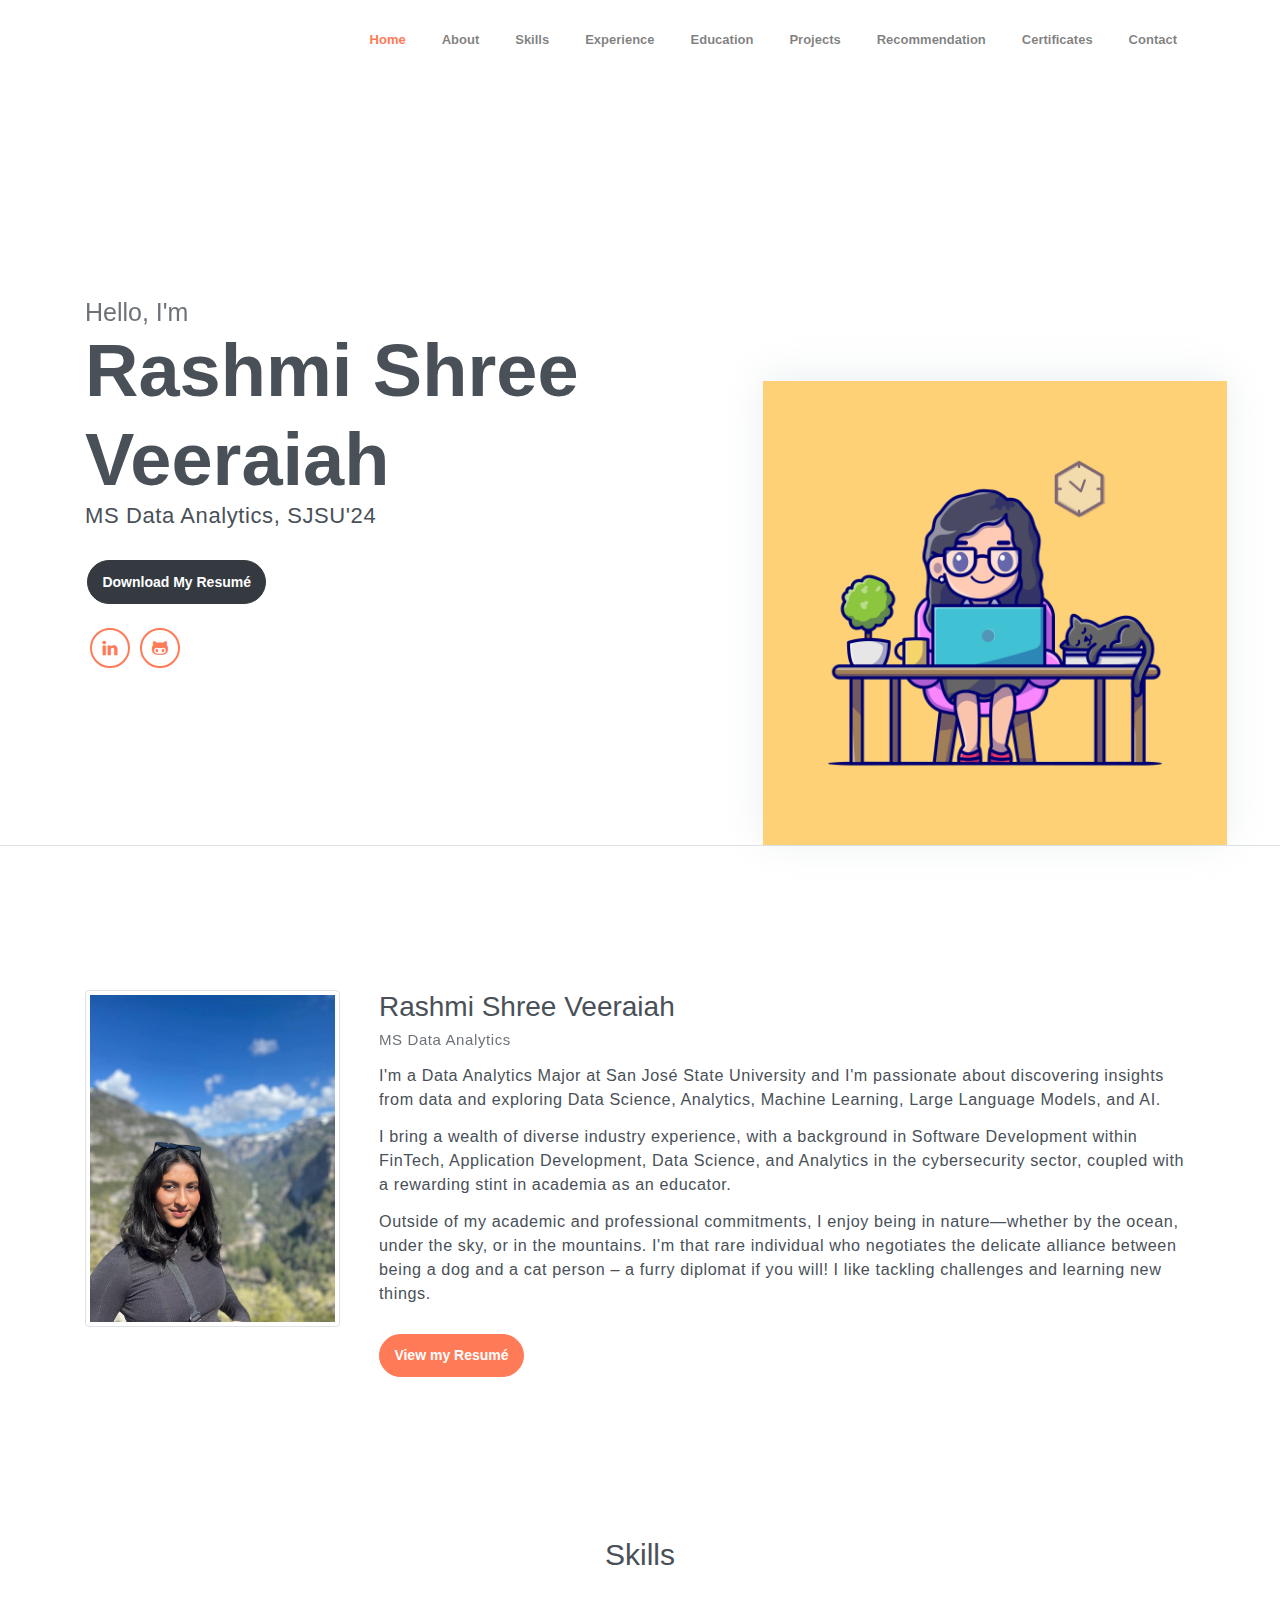
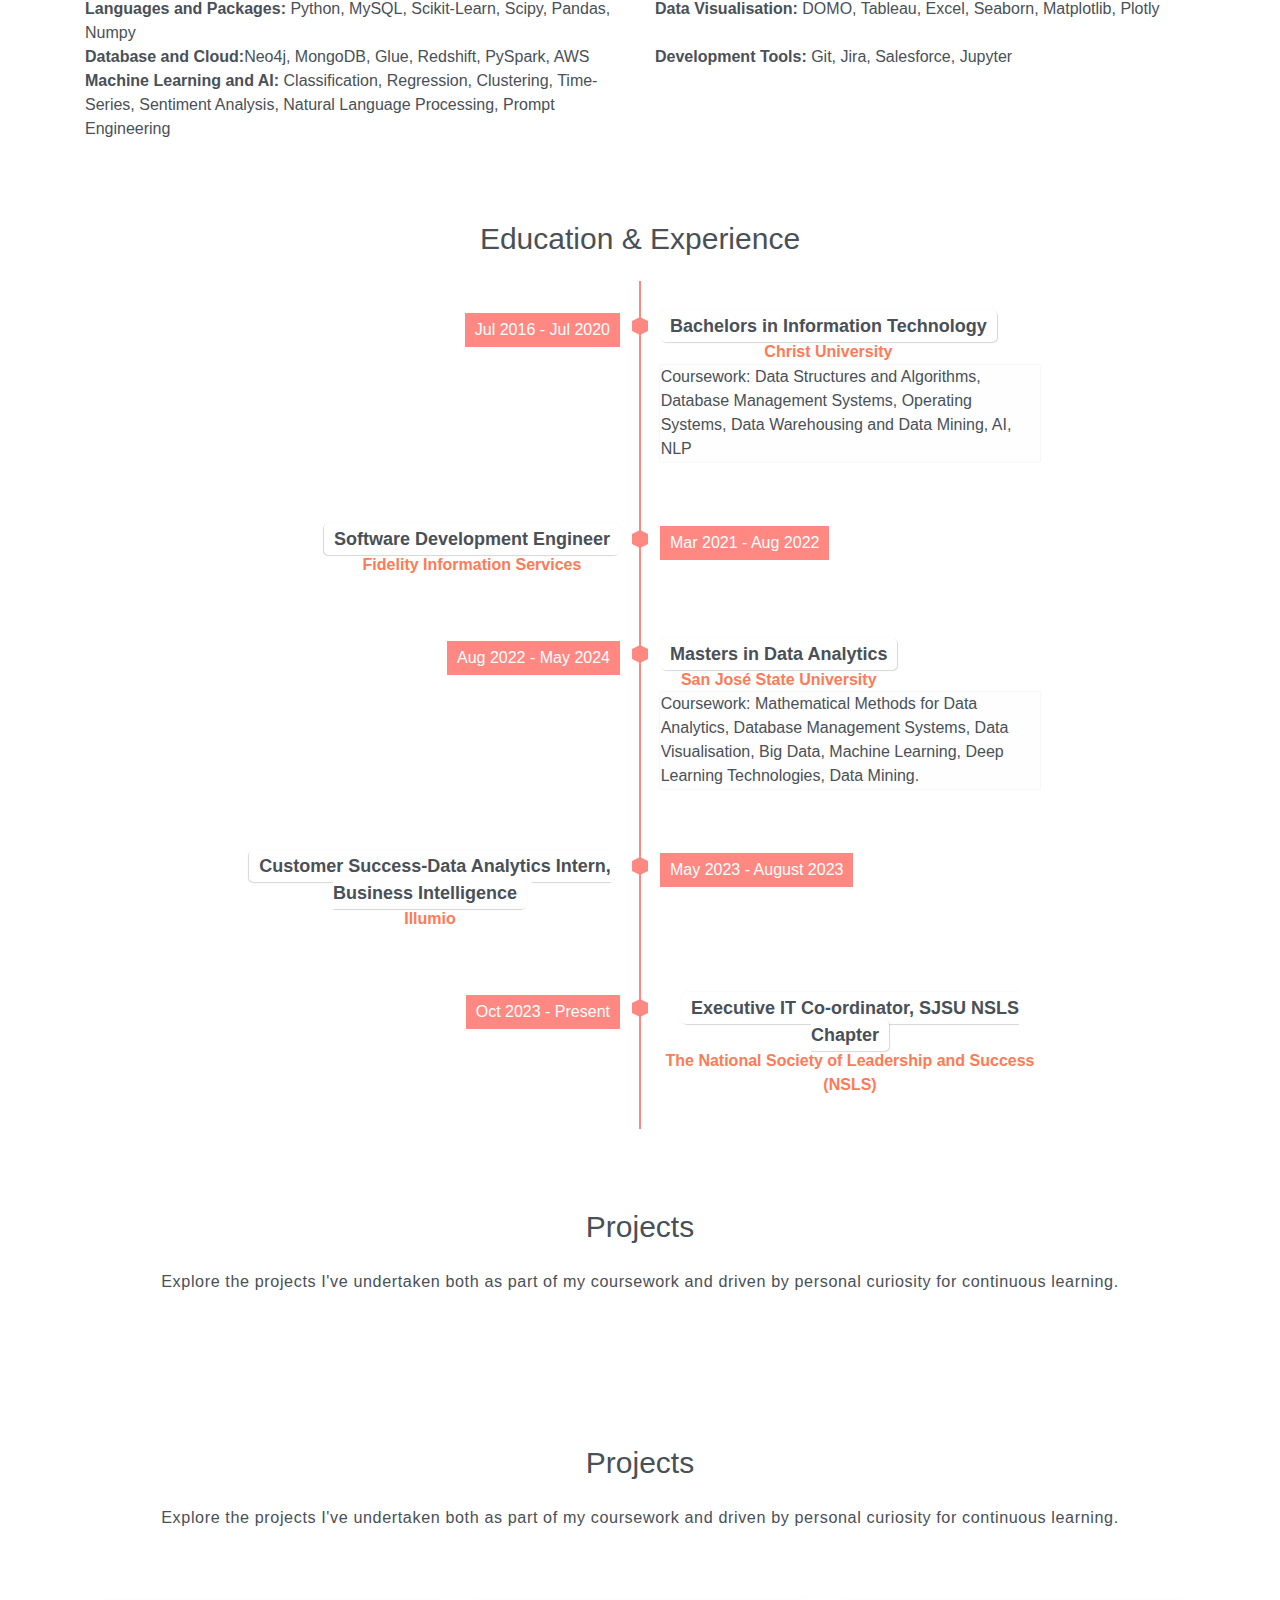
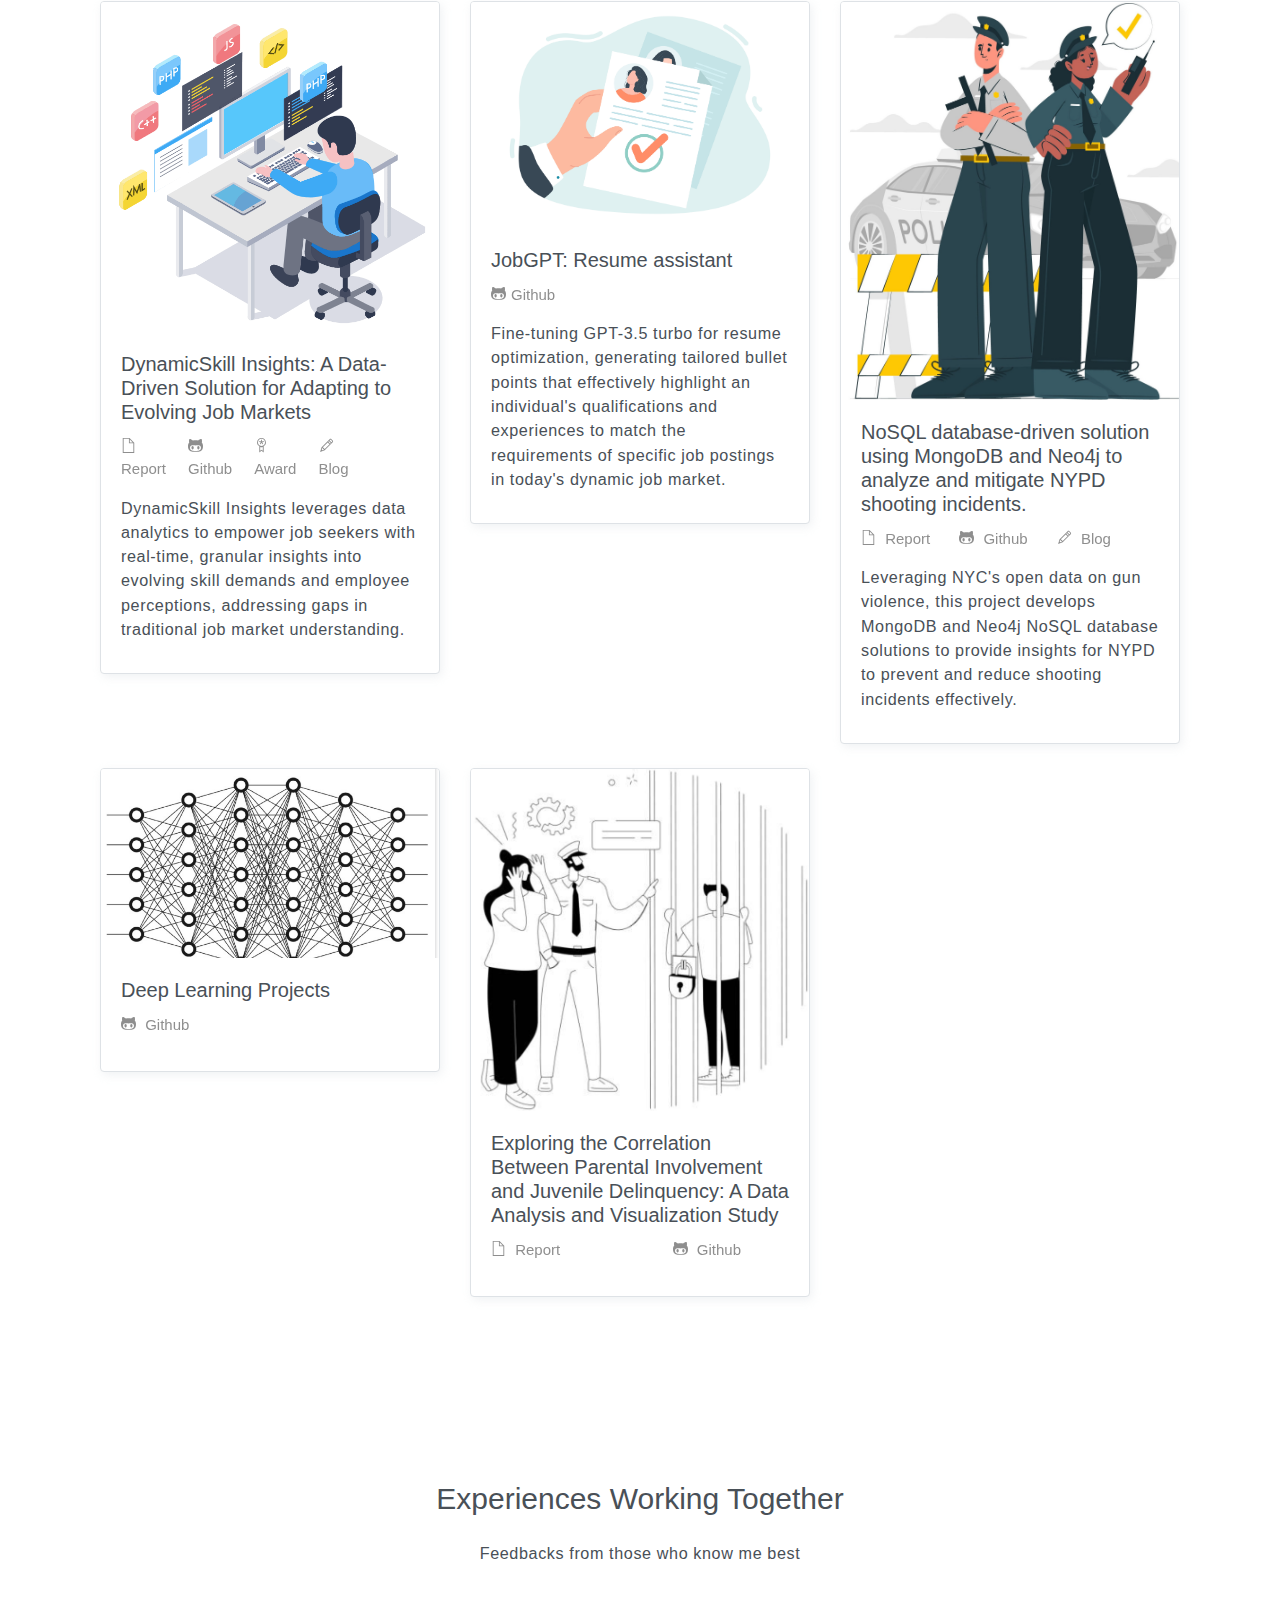
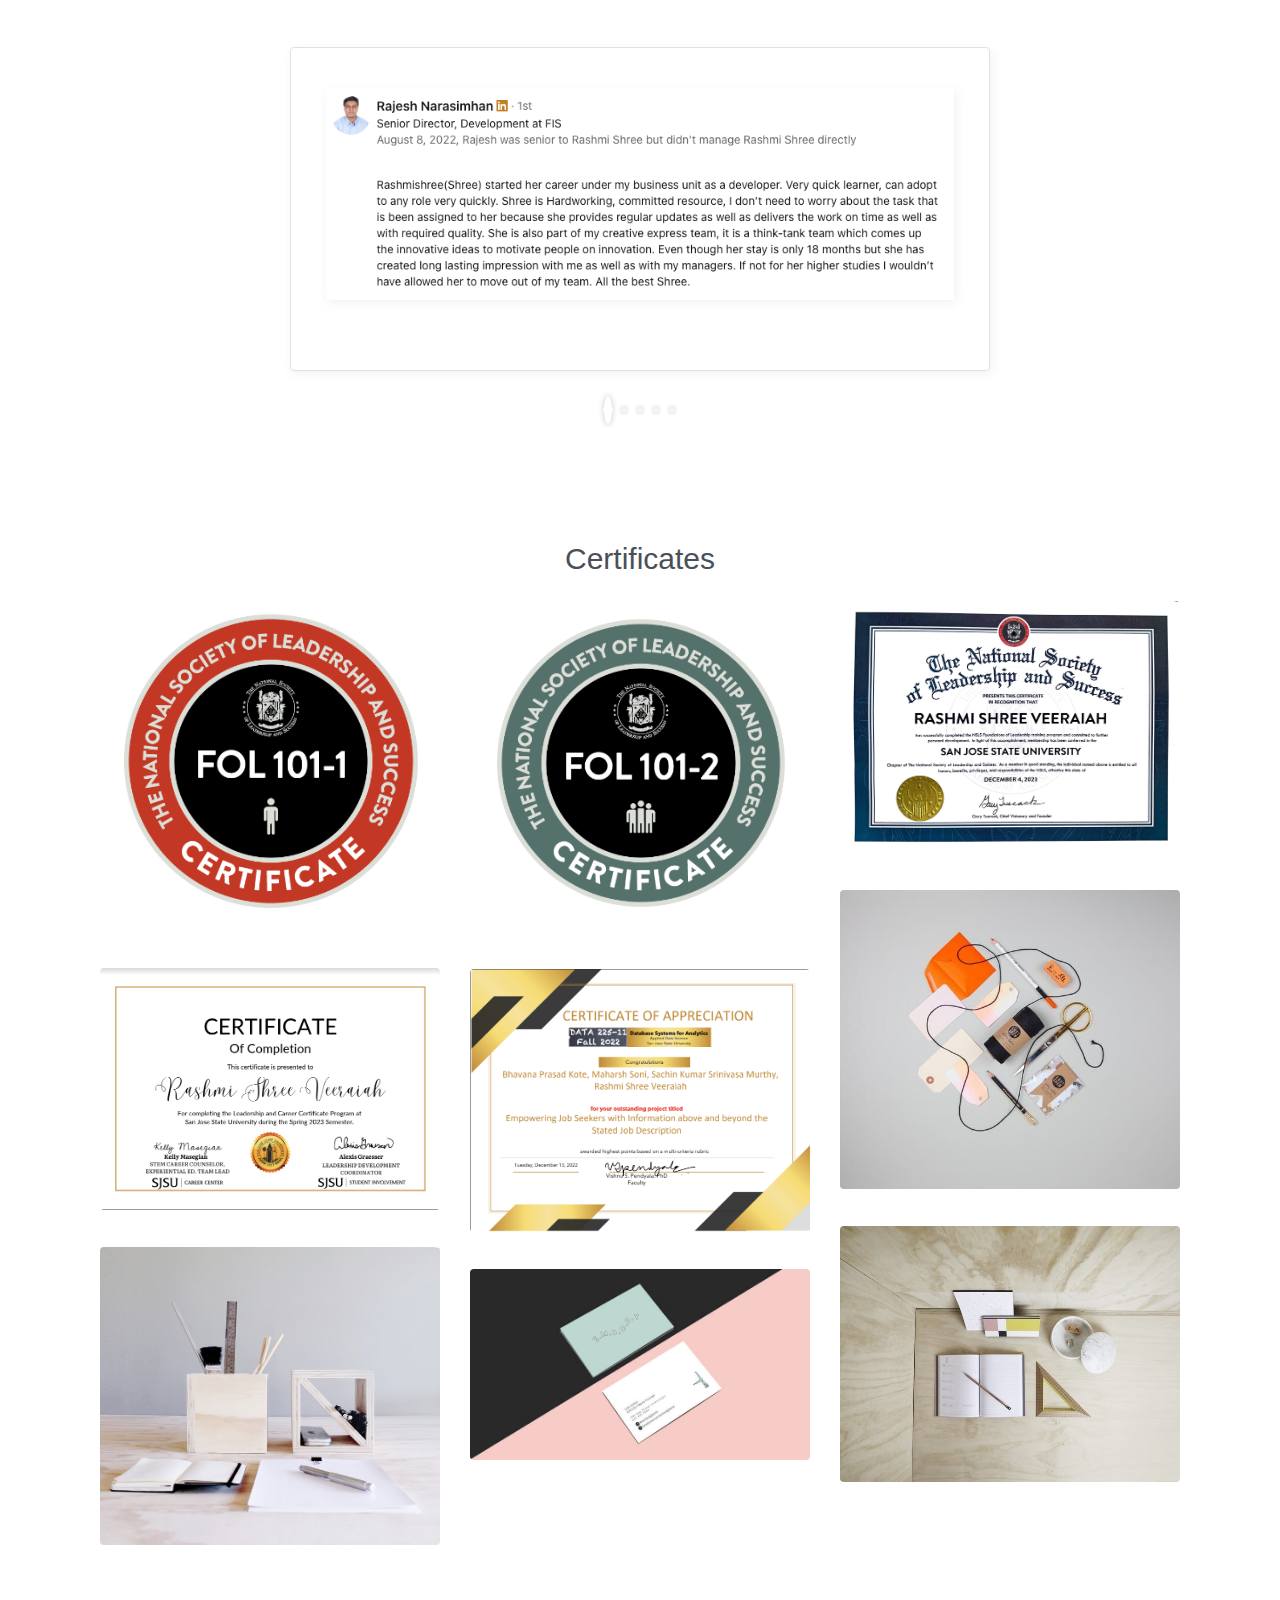
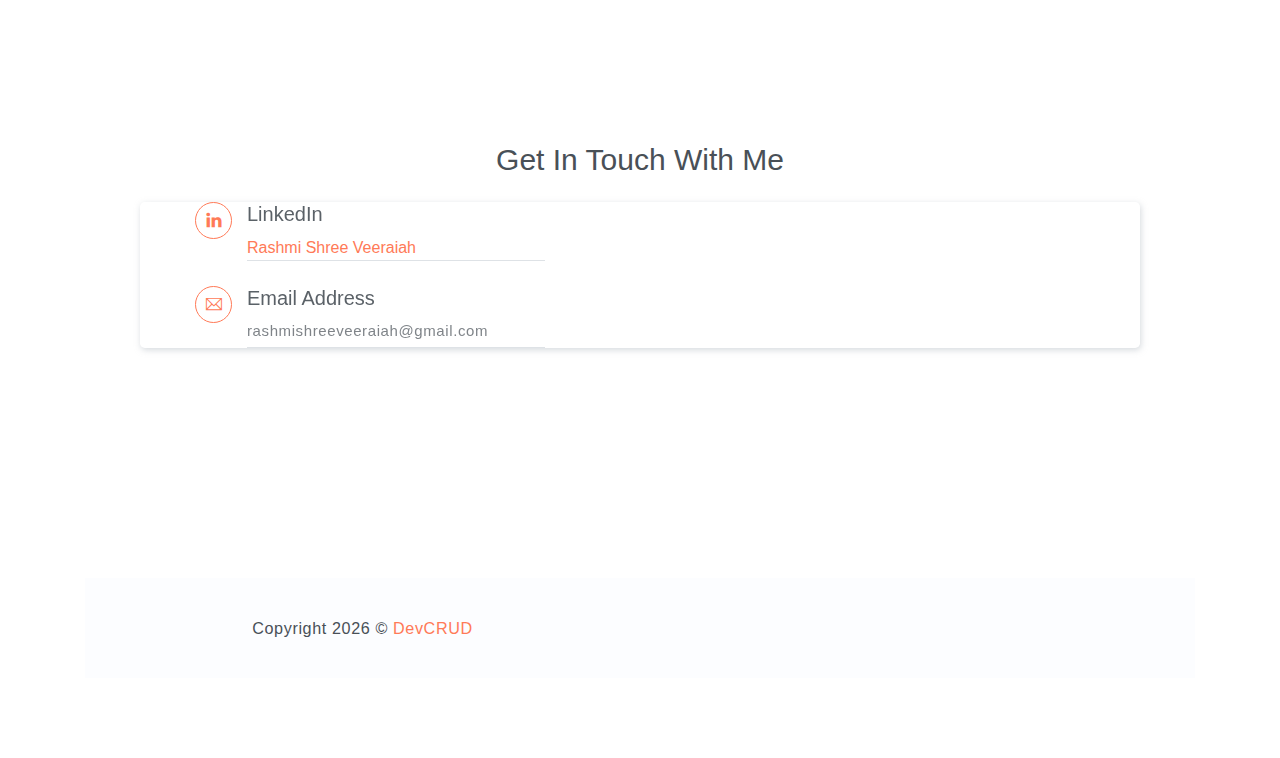
==== index.html @ f6e0a60f "Update index.html" ====
<!DOCTYPE html>
<html lang="en">
<head>
	<meta charset="utf-8">
    <meta name="viewport" content="width=device-width, initial-scale=1, shrink-to-fit=no">
    <meta name="description" content="Rashmi's Portfolio">
    <meta name="author" content="Devcrud">
    <title>Rashmi's Portfolio</title>
    <!-- font icons -->
    <link rel="stylesheet" href="assets/vendors/themify-icons/css/themify-icons.css">
    <!-- Bootstrap + Steller main styles -->
	<link rel="stylesheet" href="assets/css/steller.css">
</head>
<body data-spy="scroll" data-target=".navbar" data-offset="40" id="home">

    <!-- Page navigation -->
    <nav class="navbar navbar-expand-lg navbar-light fixed-top" data-spy="affix" data-offset-top="0">
        <div class="container">
            <div class="collapse navbar-collapse" id="navbarSupportedContent">
                <ul class="navbar-nav ml-auto align-items-center">
                    <li class="nav-item">
                        <a class="nav-link" href="#home">Home</a>
                    </li>
                    <li class="nav-item">
                        <a class="nav-link" href="#about">About</a>
                    </li>
                    <li class="nav-item">
                        <a class="nav-link" href="#skills">Skills</a>
                    </li>
                    <li class="nav-item">
                        <a class="nav-link" href="#timeline">Experience</a>
                    </li>
                    <li class="nav-item">
                        <a class="nav-link" href="#timeline">Education</a>
                    </li>    
                    <li class="nav-item">
                        <a class="nav-link" href="#projects">Projects</a>
                    </li>               
                    <li class="nav-item">
                        <a class="nav-link" href="#testmonial">Recommendation</a>
                    </li>
                    <li class="nav-item">
                        <a class="nav-link" href="#certificates">Certificates</a>
                    </li>
                    <li class="nav-item">
                        <a class="nav-link" href="#contact">Contact</a>
                    </li>
                    <!-- <li class="nav-item">
                        <a class="- btn btn-primary rounded ml-4" href="components.html">Copmonents</a>
                    </li> -->
                </ul>
            </div>
        </div>          
    </nav>
    <!-- End of page navigation -->

    <!-- Page Header -->
    <header class="header" id="home">
        <div class="container">
            <div class="infos">
                <h6 class="subtitle">Hello, I'm</h6>
                <h6 class="title">Rashmi Shree Veeraiah</h6>
                <p>MS Data Analytics, SJSU'24</p>

                <div class="buttons pt-3">
                    <!-- <button class="btn btn-primary rounded">HIRE ME</button> -->
                    <button class="btn btn-dark rounded" onclick="openResume()">Download My Resumé</button>
                </div>      

                <div class="socials mt-4">
                    <a class="social-item" href="https://www.linkedin.com/in/rashmishreev/" target="_blank"><i class="ti-linkedin"></i></a>
                    <!-- <a class="social-item" href="https://medium.com/@rashmishree.veeraiah" target="_blank"><i class="ti-medium"></i></a> -->
                    <a class="social-item" href="https://github.com/rashmishreev" target="_blank"><i class="ti-github"></i></a>
                    <!-- <a class="social-item" href="javascript:void(0)"><i class="ti-twitter"></i></a> -->
                </div>
            </div>              
            <div class="img-holder">
                <img src="assets/imgs/work.jpeg" alt="">
            </div>      
        </div>  

        <!-- Header-widget -->
        <!-- <div class="widget">
            <div class="widget-item">
                <h2>124</h2>
                <p>Happy Clients</p>
            </div>
            <div class="widget-item">
                <h2>456</h2>
                <p>Project Completed</p>
            </div>
            <div class="widget-item">
                <h2>789</h2>
                <p>Awards Won</p>
            </div>
        </div> -->
    </header>
    <!-- End of Page Header -->
    
    <!-- About section -->
    <section id="about" class="section mt-3">
        <div class="container mt-5">
            <div class="row text-center text-md-left">
                <div class="col-md-3">
                    <img src="assets/imgs/io.jpeg" alt="" class="img-thumbnail mb-4">
                </div>
                <div class="pl-md-4 col-md-9">
                    <h6 class="title">Rashmi Shree Veeraiah</h6>
                    <p class="subtitle">MS Data Analytics</p>
                    <p>I'm a Data Analytics Major at San José State University and I'm passionate about discovering insights from data and exploring Data Science, Analytics, Machine Learning, Large Language Models, and AI. </p>
                    <p>I bring a wealth of diverse industry experience, with a background in Software Development within FinTech, Application Development, Data Science, and Analytics in the cybersecurity sector, coupled with a rewarding stint in academia as an educator.</p>
                    <p>Outside of my academic and professional commitments, I enjoy being in nature—whether by the ocean, under the sky, or in the mountains. I'm that rare individual who negotiates the delicate alliance between being a dog and a cat person – a furry diplomat if you will! I like tackling challenges and learning new things.</p>
                    <button class="btn btn-primary rounded mt-3" onclick="openResume()">View my Resumé</button>                   
                </div>
            </div>
        </div>
    </section>

    <!-- Skills section -->
    <section id="skills" class="section">
        <div class="container text-center">
            <h6 class="section-title mb-4">Skills</h6>
            <!-- <p class="mb-5 pb-4">Lorem ipsum dolor sit amet, consectetur adipisicing elit. In alias dignissimos. <br> rerum commodi corrupti, temporibus non quam.</p> -->
            <div class="row text-left">
                <div class="col-sm-6">
                    <b>Languages and Packages:</b> Python, MySQL, Scikit-Learn, Scipy, Pandas, Numpy
                </div>
                <div class="col-sm-6">
                    <b>Data Visualisation:</b> DOMO, Tableau, Excel, Seaborn, Matplotlib, Plotly
                </div>
                <div class="col-sm-6">
                    <b>Database and Cloud:</b>Neo4j, MongoDB, Glue, Redshift, PySpark, AWS
                </div>
                <div class="col-sm-6">
                    <b>Development Tools:</b> Git, Jira, Salesforce, Jupyter
                </div>
                <div class="col-sm-6">
                    <b>Machine Learning and AI:</b> Classification, Regression, Clustering, Time-Series, Sentiment Analysis, Natural Language Processing, Prompt Engineering
                </div>
            </div>  
        </div>
    </section>
    <!-- End of Skills sections -->

    <section id="timeline">
        <div class="container text-center"><h6 class="section-title mb-4">Education & Experience</h6></div>
        <ul class="timeline">
            <!-- Item 1 -->
            <li>
            <div class="direction-l"><span class="time">Jul 2016 - Jul 2020</span></div>
              <div class="direction-r">
                <div class="flag-wrapper">
                  <span class="hexa"></span>
                  <span class="flag">Bachelors in Information Technology</span>
                  <div style="font-weight: bold;"><a href="https://christuniversity.in/campus/Bangalore%20Kengeri%20Campus" target="_blank">Christ University</a>
                </div>
                </div>
                <div class="desc"> 
                   <!--  <ul>  -->
                       <!--  <li> -->Coursework: Data Structures and Algorithms, Database Management Systems, Operating Systems, Data Warehousing and Data Mining, AI, NLP <!-- </li> -->
                       <!-- li> Internships </li>
                       <li> Publication:  </li> -->
                    <!-- </ul> -->
              </div>
            </li>
          
            <!-- Item 2 -->
            <li>
            <div class="direction-r"><span class="time">Mar 2021 - Aug 2022</span></div>
              <div class="direction-l">
                <div class="flag-wrapper">
                  <span class="hexa"></span>
                  <span class="flag">Software Development Engineer</span>
                  <div style="font-weight: bold;"><a href="https://www.fisglobal.com/en" target="_blank">Fidelity Information Services</a></div>
                </div>
                <!-- <div class="desc">Lorem ipsum In ut sit in dolor nisi ex magna eu anim anim tempor dolore aliquip enim cupidatat laborum dolore.</div> -->
              </div>
            </li>
          
            <!-- Item 3 -->
            <li>
            <div class="direction-l"><span class="time">Aug 2022 - May 2024</span></div>
              <div class="direction-r">
                <div class="flag-wrapper">
                  <span class="hexa"></span>
                  <span class="flag">Masters in Data Analytics</span>
                  <div style="font-weight: bold;"><a href="https://www.sjsu.edu/" target="_blank">San José State University</a></div>
                </div>
                <div class="desc">Coursework: Mathematical Methods for Data Analytics, Database Management Systems, Data Visualisation, Big Data, Machine Learning, Deep Learning Technologies, Data Mining.</div>
              </div>
            </li>

            <!-- Item 4 -->
            <li>
            <div class="direction-r"><span class="time">May 2023 - August 2023</span></div>
                <div class="direction-l">
                  <div class="flag-wrapper">
                    <span class="hexa"></span>
                    <span class="flag">Customer Success-Data Analytics Intern, Business Intelligence</span>
                    <div style="font-weight: bold;"><a href="https://www.illumio.com/" target="_blank">Illumio</a></div>
                  </div>
<!--                   <div class="desc">Lorem ipsum Minim labore Ut cupidatat quis qui deserunt proident fugiat pariatur cillum cupidatat reprehenderit sit id dolor consectetur ut.</div>
 -->                </div>
              </li>

              <!-- Item 5 -->
            <li>
                <div class="direction-l"><span class="time">Oct 2023 - Present</span></div>
                  <div class="direction-r">
                    <div class="flag-wrapper">
                      <span class="hexa"></span>
                      <span class="flag">Executive IT Co-ordinator, SJSU NSLS Chapter</span>
                      <div style="font-weight: bold;"><a href="https://www.nsls.org/" target="_blank">The National Society of Leadership and Success (NSLS)</a></div>
                    </div>
<!--                     <div class="desc">Coursework: Mathematical Methods for Data Analytics, Database Management Systems, Data Visualisation, Big Data, Machine Learning, Deep Learning Technologies, Data Mining.</div>
 -->                  </div>
                </li>

          </ul>
        </section>
    

    <!-- Experience section -->
    <!-- <section id="experience" class="section">
        <div class="container text-center">
            <h6 class="subtitle">Experience</h6>
            <h6 class="section-title mb-4">My Professional Background</h6>
            <p class="mb-5 pb-4">Lorem ipsum dolor sit amet, consectetur adipisicing elit. In alias dignissimos. <br> rerum commodi corrupti, temporibus non quam.</p>

            <div class="row">
                <div class="col-sm-6 col-md-3 mb-4">
                    <div class="custom-card card border">
                        <div class="card-body">
                            <i class="icon ti-crown"></i>
                            <h5>UI/UX Design</h5>
                        </div>
                    </div>
                </div>
                <div class="col-sm-6 col-md-3 mb-4">
                    <div class="custom-card card border">
                        <div class="card-body">
                            <i class="icon ti-desktop"></i>
                            <h5>Web Design</h5>
                        </div>
                    </div>
                </div>
                <div class="col-sm-6 col-md-3 mb-4">
                    <div class="custom-card card border">
                        <div class="card-body">
                            <i class="icon ti-mobile"></i>
                            <h5>App Design</h5>
                        </div>
                    </div>
                </div>
                <div class="col-sm-6 col-md-3 mb-4">
                    <div class="custom-card card border">
                        <div class="card-body">
                            <i class="icon ti-bar-chart"></i>
                            <h5>SEO</h5>
                        </div>
                    </div>
                </div>
            </div>
        </div>
    </section> -->
    <!-- End of Sectoin -->

    <!-- Education section -->
    <!-- <section id="education" class="section">
        <div class="container text-center">
            <h6 class="section-title mb-4">Education</h6>

            <div class="row">
                <div class="col-sm-6 col-md-3 mb-4">
                    <div class="custom-card card border">
                        <div class="card-body">
                            <img src="assets/imgs/sjsu.jpeg" alt="" class="card-img-top w-100">
                            <h5>San José State University</h5>
                        </div>
                    </div>
                </div>
                <div class="col-sm-6 col-md-3 mb-4">
                    <div class="custom-card card border">
                        <div class="card-body">
                            <img src="assets/imgs/christ.jpeg" alt="" class="card-img-top w-100">
                            <h5>Christ (Deemed to be) University</h5>
                        </div>
                    </div>
                </div>
        </div>
    </section> -->
    <!-- End of Section -->

    <!-- Courses Section -->
    <section id="projects" class="section">
        <div class="container text-center">
            <!-- <h6 class="subtitle">My Blogs</h6> -->
            <h6 class="section-title mb-4">Projects</h6>
            <p class="mb-5 pb-4">Explore the projects I've undertaken both as part of my coursework and driven by personal curiosity for continuous learning.</p>


    
    <!-- Project Section -->
    <section id="projects" class="section">
        <div class="container text-center">
            <!-- <h6 class="subtitle">My Blogs</h6> -->
            <h6 class="section-title mb-4">Projects</h6>
            <p class="mb-5 pb-4">Explore the projects I've undertaken both as part of my coursework and driven by personal curiosity for continuous learning.</p>

            <div class="row text-left">
                <div class="col-md-4">
                    <div class="card border mb-4">
                        <img src="assets/imgs/dbms.png" alt="" class="card-img-top w-100">
                        <div class="card-body">
                            <h5 class="card-title">DynamicSkill Insights: A Data-Driven Solution for Adapting to Evolving Job Markets</h5>
                            <div class="post-details">
                                <!-- <a href="javascript:void(0)">Posted By: Admin</a> -->
                                <a href="https://drive.google.com/file/d/1Qv6vIYWyxqEHQvFobr5tFyE1V9TzTRRa/view?usp=drive_link" target="_blank"><i class="ti-file"></i> Report </a>
                                <a href="https://github.com/rashmishreev/Empowering-job-seekers-with-information-beyond-the-job-description" target="_blank"><i class="ti-github"></i> Github </a>
                                <a href="https://drive.google.com/file/d/1o9srs-N52hqlmQUzC_1oEgcD46sIyzYE/view?usp=drive_link" target="_blank"><i class="ti-medall"></i> Award</a>
                                <a href="https://medium.com/@rashmishree.veeraiah/empowering-job-seekers-in-the-market-with-information-above-and-beyond-the-stated-job-description-d0f98c753a4f" target="_blank"><i class="ti-pencil"></i> Blog</a>
                            </div>
                            <p>DynamicSkill Insights leverages data analytics to empower job seekers with real-time, granular insights into evolving skill demands and employee perceptions, addressing gaps in traditional job market understanding.</p>
                        </div>
                    </div>
                </div>
                <div class="col-md-4">
                    <div class="card border mb-4">
                        <img src="assets/imgs/jobgpt.jpeg" alt="" class="card-img-top w-100">
                        <div class="card-body">
                            <h5 class="card-title">JobGPT: Resume assistant</h5>
                            <div class="post-details">
                                <!-- <a href="javascript:void(0)"><i class="ti-file"></i> 456</a> -->
                                <a href="https://github.com/rashmishreev/jobgpt-resume-assistant" target="_blank"><i class="ti-github"></i>Github</a>
                            </div>
                            <p>Fine-tuning GPT-3.5 turbo for resume optimization, generating tailored bullet points that effectively highlight an individual's qualifications and experiences to match the requirements of specific job postings in today's dynamic job market.</p>
                        </div>
                    </div>
                </div>
                <div class="col-md-4">
                    <div class="card border mb-4">
                        <img src="assets/imgs/nypd.jpeg" alt="" class="card-img-top w-100">
                        <div class="card-body">
                            <h5 class="card-title">NoSQL database-driven solution using MongoDB and Neo4j to analyze and mitigate NYPD shooting incidents.</h5>
                            <div class="post-details">
                                <a href="https://drive.google.com/file/d/1zlGtKIMrr6F7PJaxdQJZynqmA1yPggq-/view?usp=drive_link" target="_blank"><i class="ti-file"></i> Report</a>
                                <a href="https://github.com/rashmishreev/NoSQL-Approach-Using-MongoDB-and-Neo4j-on-NYPD-Shooting-Data" target="_blank"><i class="ti-github"></i> Github</a>
                                <a href="https://medium.com/@sachinsm2022/accelerating-data-analytics-with-nosql-database-solutions-mongodb-and-neo4j-aa7f358d540" target="_blank"><i class="ti-pencil"></i> Blog</a>
                            </div>
                            <p>Leveraging NYC's open data on gun violence, this project develops MongoDB and Neo4j NoSQL database solutions to provide insights for NYPD to prevent and reduce shooting incidents effectively.</p>
                            <!-- <a href="javascript:void(0)">Read More..</a> -->
                        </div>
                    </div>
                </div>
                <div class="col-md-4">
                    <div class="card border mb-4">
                        <img src="assets/imgs/deep.png" alt="" class="card-img-top w-100">
                        <div class="card-body">
                            <h5 class="card-title">Deep Learning Projects</h5>
                            <div class="post-details">
                                <a href="https://github.com/rashmishreev/Deep-Learning" target="_blank"><i class="ti-github"></i> Github</a>
                            </div>
                            <p> </p>
                        </div>
                    </div>
                </div>
                <div class="col-md-4">
                    <div class="card border mb-4">
                        <img src="assets/imgs/juvenile.png" alt="" class="card-img-top w-100">
                        <div class="card-body">
                            <h5 class="card-title">Exploring the Correlation Between Parental Involvement and Juvenile Delinquency: A Data Analysis and Visualization Study</h5>
                            <div class="post-details">
                                <a href="https://drive.google.com/file/d/1_Q98gG2-Psz98ns-VnGDGLeg7mczDoUt/view?usp=drive_link" target="_blank"><i class="ti-file"></i> Report</a>
                                <a href="https://github.com/rashmishreev/Juvenile-Delinquency-Data-Analysis-and-Visualization" target="_blank"><i class="ti-github"></i> Github</a>
                            </div>
                            <p></p>
                        </div>
                    </div>
                </div>
            </div>
        </div>
    </section>
    <!--End of Project Section -->

    <!-- Testmonial Section -->
    <section id="testmonial" class="section">
        <div class="container text-center">
            <h6 class="section-title mb-4">Experiences Working Together</h6>
            <p class="mb-5 pb-4">Feedbacks from those who know me best</p>


            <div id="carouselExampleIndicators" class="carousel slide" data-ride="carousel">
                <ol class="carousel-indicators">
                    <li data-target="#carouselExampleIndicators" data-slide-to="0" class="active"></li>
                    <li data-target="#carouselExampleIndicators" data-slide-to="1"></li>
                    <li data-target="#carouselExampleIndicators" data-slide-to="2"></li>
                    <li data-target="#carouselExampleIndicators" data-slide-to="3"></li>
                    <li data-target="#carouselExampleIndicators" data-slide-to="4"></li>
                </ol>
                <div class="carousel-inner">
                    <div class="carousel-item active">
                        <div class="card testmonial-card border">
                            <div class="card-body">
                                <img src="assets/imgs/1.png" alt="" style="width: 100%; height: auto;">
                                <!-- <p>Lorem ipsum dolor sit amet, consectetur adipisicing elit. Magnam nostrum voluptates in enim vel amet?</p>
                                <h1 class="title">Emma Re</h1>
                                <h1 class="subtitle">Graphic Designer</h1> -->
                            </div>
                        </div>
                    </div>
                    <div class="carousel-item">
                        <div class="card testmonial-card border">
                            <div class="card-body">
                                <img src="assets/imgs/2.png" alt="" style="width: 100%; height: auto;">
                                <!-- <p>Lorem ipsum dolor sit amet, consectetur adipisicing elit. Magnam nostrum voluptates in enim vel amet?</p>
                                <h1 class="title">James Bert</h1>
                                <h1 class="subtitle">Web Designer</h1> -->
                            </div>
                        </div>
                    </div>
                    <div class="carousel-item">
                        <div class="card testmonial-card border">
                            <div class="card-body">
                                <img src="assets/imgs/3.png" alt="" style="width: 100%; height: auto;">
                                <!-- <p>Lorem ipsum dolor sit amet, consectetur adipisicing elit. Magnam nostrum voluptates in enim vel amet?</p>
                                <h1 class="title">Michael Abra</h1>
                                <h1 class="subtitle">Web Developer</h1> -->
                            </div>
                        </div>
                    </div>
                    <div class="carousel-item">
                        <div class="card testmonial-card border">
                            <div class="card-body">
                                <img src="assets/imgs/J4.png" alt="" style="width: 100%; height: auto;">
                                <!-- <p>Lorem ipsum dolor sit amet, consectetur adipisicing elit. Magnam nostrum voluptates in enim vel amet?</p>
                                <h1 class="title">James Bert</h1>
                                <h1 class="subtitle">Web Designer</h1> -->
                            </div>
                        </div>
                    </div>
                    <div class="carousel-item">
                        <div class="card testmonial-card border">
                            <div class="card-body">
                                <img src="assets/imgs/L5.png" alt="" style="width: 100%; height: auto;">
                                <!-- <p>Lorem ipsum dolor sit amet, consectetur adipisicing elit. Magnam nostrum voluptates in enim vel amet?</p>
                                <h1 class="title">James Bert</h1>
                                <h1 class="subtitle">Web Designer</h1> -->
                            </div>
                        </div>
                    </div>
                </div>
            </div>
        </div>
    </section>
    <!-- End of testmonial section -->


    <!-- Certificates -->
    <section id="certificates" class="section">
        <div class="container text-center">
            <!-- <h6 class="subtitle">Portfolio</h6> -->
            <h6 class="section-title mb-4">Certificates</h6>
            <!-- <p class="mb-5 pb-4">Lorem ipsum dolor sit amet, consectetur adipisicing elit. In alias dignissimos. <br> rerum commodi corrupti, temporibus non quam.</p> -->

            <div class="row">
                <div class="col-sm-4">
                    <div class="img-wrapper">
                        <img src="assets/imgs/nsls_cert.png" alt="">
                        <div class="overlay">
                            <div class="overlay-infos">
                                <h5>Orientation and Leadership Training Certificate</h5>
                                <a href="https://app.nsls.org/web/public/social/share/badge/5suXVCdTNv1Bb37oxPpN8z" target="_blank"><i class="ti-link"></i></a>
                            </div>  
                        </div>
                    </div>
                    <div class="img-wrapper">
                        <img src="assets/imgs/lccp.png" alt="">
                        <div class="overlay">
                            <div class="overlay-infos">
                                <h5>Leadership and Career Certificate Program</h5>
                                <a href="https://drive.google.com/file/d/17tQmfONCFnpSovL-QJiqosY0M2ZqLmAy/view?usp=drive_link" target="_blank"><i class="ti-link"></i></a>
                            </div>  
                        </div>
                    </div>
                    <div class="img-wrapper">
                        <img src="assets/imgs/folio-5.jpg" alt="">
                        <div class="overlay">
                            <div class="overlay-infos">
                                <h5>Certificate</h5>
                                <a href="" target="_blank"><i class="ti-link"></i></a>
                            </div>                              
                        </div>
                    </div>                  
                </div>
                <div class="col-sm-4">
                    <div class="img-wrapper">
                        <img src="assets/imgs/nsls_foundations.png" alt="">
                        <div class="overlay">
                            <div class="overlay-infos">
                                <h5>Foundations of Leadership Certificate</h5>
                                <a href="https://app.nsls.org/web/public/social/share/badge/HBqPy4WHYBMyLNEKZ8kzn5" target="_blank"><i class="ti-link"></i></a>
                            </div>  
                        </div>
                    </div>
                    <div class="img-wrapper">
                        <img src="assets/imgs/dbms_cert.png" alt="">
                        <div class="overlay">
                            <div class="overlay-infos">
                                <h5>Best DBMS Course Project Award</h5>
                                <a href="https://drive.google.com/file/d/1o9srs-N52hqlmQUzC_1oEgcD46sIyzYE/view?usp=drive_link" target="_blank"><i class="ti-link"></i></a>
                            </div>                              
                        </div>
                    </div>   
                    <div class="img-wrapper">
                        <img src="assets/imgs/folio-3.jpg" alt="">
                        <div class="overlay">
                            <div class="overlay-infos">
                                <h5>Small</h5>
                                <a href="javascript:void(0)"><i class="ti-zoom-in"></i></a>
                                <a href="javascript:void(0)"><i class="ti-link"></i></a>
                            </div>  
                        </div>
                    </div>               
                </div>
                <div class="col-sm-4">
                    <div class="img-wrapper">
                        <img src="assets/imgs/nsls.png" alt="">
                        <div class="overlay">
                            <div class="overlay-infos">
                                <h5>Foundations of Leadership Training Program</h5>
                                <a href="" target="_blank"><i class="ti-link"></i></a>
                            </div>  
                        </div>
                    </div>
                    <div class="img-wrapper">
                        <img src="assets/imgs/folio-6.jpg" alt="">
                        <div class="overlay">
                            <div class="overlay-infos">
                                <h5>Project Title</h5>
                                <a href="javascript:void(0)"><i class="ti-zoom-in"></i></a>
                                <a href="javascript:void(0)"><i class="ti-link"></i></a>
                            </div>                              
                        </div>
                    </div>    
                    <div class="img-wrapper">
                        <img src="assets/imgs/folio-1.jpg" alt="">
                        <div class="overlay">
                            <div class="overlay-infos">
                                <h5>Project Title</h5>
                                <a href="javascript:void(0)"><i class="ti-zoom-in"></i></a>
                                <a href="javascript:void(0)"><i class="ti-link"></i></a>
                            </div>  
                        </div>
                    </div>              
                </div>
            </div>

        </div>
    </section>
    <!-- End of certificates section -->

    <!-- Hire me section -->
    <section class="bg-gray p-0 section">
        <!-- <div class="container">
            <div class="card bg-primary">
                <div class="card-body text-light">
                    <div class="row align-items-center">
                        <div class="col-sm-9 text-center text-sm-left">
                            <h5 class="mt-3">Hire Me For Your Project</h5>
                            <p class="mb-3">Accusantium labore nostrum similique quisquam.</p>
                        </div>
                        <div class="col-sm-3 text-center text-sm-right">
                            <button class="btn btn-light rounded">Hire Me!</button>
                        </div>
                    </div>
                </div> 
            </div>
        </div> -->
    </section>      
    <!-- End od Hire me section. -->

    <!-- Contact Section -->
    <section id="contact" class="position-relative section">
        <div class="container text-center">
            <h6 class="section-title mb-4">Get In Touch With Me</h6>
            <!-- <p class="mb-5 pb-4">Lorem ipsum dolor sit amet, consectetur adipisicing elit. In alias dignissimos. <br> rerum commodi corrupti, temporibus non quam.</p> -->

            <div class="contact text-left">
                <div class="contact-infos">
                    <div class="item">
                        <i class="ti-linkedin"></i>
                        <div>
                            <h5>LinkedIn</h5>
                            <a href="https://www.linkedin.com/in/rashmishreev/">Rashmi Shree Veeraiah</a>
                        </div>                          
                    </div>
                    <div class="item">
                        <i class="ti-email"></i>
                        <div class="mb-0">
                            <h5>Email Address</h5>
                            <p>rashmishreeveeraiah@gmail.com</p>
                        </div>
                    </div>
                </div>                  
            </div>
        </div>  
    </section>
    <!-- End of Contact Section -->

    <!-- Page Footer -->
    <footer class="page-footer">
        <div class="container">
            <div class="row align-items-center">
                <div class="col-sm-6">
                    <p>Copyright <script>document.write(new Date().getFullYear())</script> &copy; <a href="http://www.devcrud.com" target="_blank">DevCRUD</a></p>
                </div>
                <!-- <div class="col-sm-6">
                    <div class="socials">
                        <a class="social-item" href="https://www.linkedin.com/in/rashmishreev/" target="_blank"><i class="ti-linkedin"></i></a>
                        <a class="social-item" href="javascript:void(0)"><i class="ti-google"></i></a>
                        <a class="social-item" href="javascript:void(0)" target="_blank"><i class="ti-github"></i></a>
                       <a class="social-item" href="javascript:void(0)"><i class="ti-twitter"></i></a> 
                    </div>
                </div>  -->
            </div>
        </div>
    </footer> 
    <!-- End of page footer -->

<!-- core  -->
<script src="assets/vendors/jquery/jquery-3.4.1.js"></script>
<script src="assets/vendors/bootstrap/bootstrap.bundle.js"></script>
<!-- bootstrap 3 affix -->
<script src="assets/vendors/bootstrap/bootstrap.affix.js"></script>

<!-- steller js -->
<script src="assets/js/steller.js"></script>


</body>
</html>



<script>
    function openResume() {
        // Open the resume in a new window
        var newWindow = window.open('https://drive.google.com/file/d/1dPeFY8KFhtSKQCl4qluqraTxjLW0Lh1v/view?usp=drive_link', '_blank');
        
        // Trigger the download in the new window
        newWindow.document.addEventListener('DOMContentLoaded', function () {
            var downloadLink = newWindow.document.createElement('a');
            downloadLink.href = 'https://drive.google.com/file/d/1dPeFY8KFhtSKQCl4qluqraTxjLW0Lh1v/view?usp=drive_link';
            downloadLink.download = 'https://drive.google.com/file/d/1dPeFY8KFhtSKQCl4qluqraTxjLW0Lh1v/view?usp=drive_link';
            downloadLink.click();
        });
    }
</script>
---- assets/vendors/themify-icons/css/themify-icons.css ----
@font-face {
	font-family: 'themify';
	src:url("../fonts/themify.eot?-fvbane");
	src:url("../fonts/themify.eot?#iefix-fvbane") format("embedded-opentype"),
		url("../fonts/themify.woff?-fvbane") format("woff"),
		url("../fonts/themify.ttf?-fvbane") format("truetype"),
		url("../fonts/themify.svg?-fvbane#themify") format("svg");
	font-weight: normal;
	font-style: normal;
}

[class^="ti-"], [class*=" ti-"] {
	font-family: 'themify';
	speak: none;
	font-style: normal;
	font-weight: normal;
	font-variant: normal;
	text-transform: none;
	line-height: 1;

	/* Better Font Rendering =========== */
	-webkit-font-smoothing: antialiased;
	-moz-osx-font-smoothing: grayscale;
}

.ti-wand:before {
	content: "\e600";
}
.ti-volume:before {
	content: "\e601";
}
.ti-user:before {
	content: "\e602";
}
.ti-unlock:before {
	content: "\e603";
}
.ti-unlink:before {
	content: "\e604";
}
.ti-trash:before {
	content: "\e605";
}
.ti-thought:before {
	content: "\e606";
}
.ti-target:before {
	content: "\e607";
}
.ti-tag:before {
	content: "\e608";
}
.ti-tablet:before {
	content: "\e609";
}
.ti-star:before {
	content: "\e60a";
}
.ti-spray:before {
	content: "\e60b";
}
.ti-signal:before {
	content: "\e60c";
}
.ti-shopping-cart:before {
	content: "\e60d";
}
.ti-shopping-cart-full:before {
	content: "\e60e";
}
.ti-settings:before {
	content: "\e60f";
}
.ti-search:before {
	content: "\e610";
}
.ti-zoom-in:before {
	content: "\e611";
}
.ti-zoom-out:before {
	content: "\e612";
}
.ti-cut:before {
	content: "\e613";
}
.ti-ruler:before {
	content: "\e614";
}
.ti-ruler-pencil:before {
	content: "\e615";
}
.ti-ruler-alt:before {
	content: "\e616";
}
.ti-bookmark:before {
	content: "\e617";
}
.ti-bookmark-alt:before {
	content: "\e618";
}
.ti-reload:before {
	content: "\e619";
}
.ti-plus:before {
	content: "\e61a";
}
.ti-pin:before {
	content: "\e61b";
}
.ti-pencil:before {
	content: "\e61c";
}
.ti-pencil-alt:before {
	content: "\e61d";
}
.ti-paint-roller:before {
	content: "\e61e";
}
.ti-paint-bucket:before {
	content: "\e61f";
}
.ti-na:before {
	content: "\e620";
}
.ti-mobile:before {
	content: "\e621";
}
.ti-minus:before {
	content: "\e622";
}
.ti-medall:before {
	content: "\e623";
}
.ti-medall-alt:before {
	content: "\e624";
}
.ti-marker:before {
	content: "\e625";
}
.ti-marker-alt:before {
	content: "\e626";
}
.ti-arrow-up:before {
	content: "\e627";
}
.ti-arrow-right:before {
	content: "\e628";
}
.ti-arrow-left:before {
	content: "\e629";
}
.ti-arrow-down:before {
	content: "\e62a";
}
.ti-lock:before {
	content: "\e62b";
}
.ti-location-arrow:before {
	content: "\e62c";
}
.ti-link:before {
	content: "\e62d";
}
.ti-layout:before {
	content: "\e62e";
}
.ti-layers:before {
	content: "\e62f";
}
.ti-layers-alt:before {
	content: "\e630";
}
.ti-key:before {
	content: "\e631";
}
.ti-import:before {
	content: "\e632";
}
.ti-image:before {
	content: "\e633";
}
.ti-heart:before {
	content: "\e634";
}
.ti-heart-broken:before {
	content: "\e635";
}
.ti-hand-stop:before {
	content: "\e636";
}
.ti-hand-open:before {
	content: "\e637";
}
.ti-hand-drag:before {
	content: "\e638";
}
.ti-folder:before {
	content: "\e639";
}
.ti-flag:before {
	content: "\e63a";
}
.ti-flag-alt:before {
	content: "\e63b";
}
.ti-flag-alt-2:before {
	content: "\e63c";
}
.ti-eye:before {
	content: "\e63d";
}
.ti-export:before {
	content: "\e63e";
}
.ti-exchange-vertical:before {
	content: "\e63f";
}
.ti-desktop:before {
	content: "\e640";
}
.ti-cup:before {
	content: "\e641";
}
.ti-crown:before {
	content: "\e642";
}
.ti-comments:before {
	content: "\e643";
}
.ti-comment:before {
	content: "\e644";
}
.ti-comment-alt:before {
	content: "\e645";
}
.ti-close:before {
	content: "\e646";
}
.ti-clip:before {
	content: "\e647";
}
.ti-angle-up:before {
	content: "\e648";
}
.ti-angle-right:before {
	content: "\e649";
}
.ti-angle-left:before {
	content: "\e64a";
}
.ti-angle-down:before {
	content: "\e64b";
}
.ti-check:before {
	content: "\e64c";
}
.ti-check-box:before {
	content: "\e64d";
}
.ti-camera:before {
	content: "\e64e";
}
.ti-announcement:before {
	content: "\e64f";
}
.ti-brush:before {
	content: "\e650";
}
.ti-briefcase:before {
	content: "\e651";
}
.ti-bolt:before {
	content: "\e652";
}
.ti-bolt-alt:before {
	content: "\e653";
}
.ti-blackboard:before {
	content: "\e654";
}
.ti-bag:before {
	content: "\e655";
}
.ti-move:before {
	content: "\e656";
}
.ti-arrows-vertical:before {
	content: "\e657";
}
.ti-arrows-horizontal:before {
	content: "\e658";
}
.ti-fullscreen:before {
	content: "\e659";
}
.ti-arrow-top-right:before {
	content: "\e65a";
}
.ti-arrow-top-left:before {
	content: "\e65b";
}
.ti-arrow-circle-up:before {
	content: "\e65c";
}
.ti-arrow-circle-right:before {
	content: "\e65d";
}
.ti-arrow-circle-left:before {
	content: "\e65e";
}
.ti-arrow-circle-down:before {
	content: "\e65f";
}
.ti-angle-double-up:before {
	content: "\e660";
}
.ti-angle-double-right:before {
	content: "\e661";
}
.ti-angle-double-left:before {
	content: "\e662";
}
.ti-angle-double-down:before {
	content: "\e663";
}
.ti-zip:before {
	content: "\e664";
}
.ti-world:before {
	content: "\e665";
}
.ti-wheelchair:before {
	content: "\e666";
}
.ti-view-list:before {
	content: "\e667";
}
.ti-view-list-alt:before {
	content: "\e668";
}
.ti-view-grid:before {
	content: "\e669";
}
.ti-uppercase:before {
	content: "\e66a";
}
.ti-upload:before {
	content: "\e66b";
}
.ti-underline:before {
	content: "\e66c";
}
.ti-truck:before {
	content: "\e66d";
}
.ti-timer:before {
	content: "\e66e";
}
.ti-ticket:before {
	content: "\e66f";
}
.ti-thumb-up:before {
	content: "\e670";
}
.ti-thumb-down:before {
	content: "\e671";
}
.ti-text:before {
	content: "\e672";
}
.ti-stats-up:before {
	content: "\e673";
}
.ti-stats-down:before {
	content: "\e674";
}
.ti-split-v:before {
	content: "\e675";
}
.ti-split-h:before {
	content: "\e676";
}
.ti-smallcap:before {
	content: "\e677";
}
.ti-shine:before {
	content: "\e678";
}
.ti-shift-right:before {
	content: "\e679";
}
.ti-shift-left:before {
	content: "\e67a";
}
.ti-shield:before {
	content: "\e67b";
}
.ti-notepad:before {
	content: "\e67c";
}
.ti-server:before {
	content: "\e67d";
}
.ti-quote-right:before {
	content: "\e67e";
}
.ti-quote-left:before {
	content: "\e67f";
}
.ti-pulse:before {
	content: "\e680";
}
.ti-printer:before {
	content: "\e681";
}
.ti-power-off:before {
	content: "\e682";
}
.ti-plug:before {
	content: "\e683";
}
.ti-pie-chart:before {
	content: "\e684";
}
.ti-paragraph:before {
	content: "\e685";
}
.ti-panel:before {
	content: "\e686";
}
.ti-package:before {
	content: "\e687";
}
.ti-music:before {
	content: "\e688";
}
.ti-music-alt:before {
	content: "\e689";
}
.ti-mouse:before {
	content: "\e68a";
}
.ti-mouse-alt:before {
	content: "\e68b";
}
.ti-money:before {
	content: "\e68c";
}
.ti-microphone:before {
	content: "\e68d";
}
.ti-menu:before {
	content: "\e68e";
}
.ti-menu-alt:before {
	content: "\e68f";
}
.ti-map:before {
	content: "\e690";
}
.ti-map-alt:before {
	content: "\e691";
}
.ti-loop:before {
	content: "\e692";
}
.ti-location-pin:before {
	content: "\e693";
}
.ti-list:before {
	content: "\e694";
}
.ti-light-bulb:before {
	content: "\e695";
}
.ti-Italic:before {
	content: "\e696";
}
.ti-info:before {
	content: "\e697";
}
.ti-infinite:before {
	content: "\e698";
}
.ti-id-badge:before {
	content: "\e699";
}
.ti-hummer:before {
	content: "\e69a";
}
.ti-home:before {
	content: "\e69b";
}
.ti-help:before {
	content: "\e69c";
}
.ti-headphone:before {
	content: "\e69d";
}
.ti-harddrives:before {
	content: "\e69e";
}
.ti-harddrive:before {
	content: "\e69f";
}
.ti-gift:before {
	content: "\e6a0";
}
.ti-game:before {
	content: "\e6a1";
}
.ti-filter:before {
	content: "\e6a2";
}
.ti-files:before {
	content: "\e6a3";
}
.ti-file:before {
	content: "\e6a4";
}
.ti-eraser:before {
	content: "\e6a5";
}
.ti-envelope:before {
	content: "\e6a6";
}
.ti-download:before {
	content: "\e6a7";
}
.ti-direction:before {
	content: "\e6a8";
}
.ti-direction-alt:before {
	content: "\e6a9";
}
.ti-dashboard:before {
	content: "\e6aa";
}
.ti-control-stop:before {
	content: "\e6ab";
}
.ti-control-shuffle:before {
	content: "\e6ac";
}
.ti-control-play:before {
	content: "\e6ad";
}
.ti-control-pause:before {
	content: "\e6ae";
}
.ti-control-forward:before {
	content: "\e6af";
}
.ti-control-backward:before {
	content: "\e6b0";
}
.ti-cloud:before {
	content: "\e6b1";
}
.ti-cloud-up:before {
	content: "\e6b2";
}
.ti-cloud-down:before {
	content: "\e6b3";
}
.ti-clipboard:before {
	content: "\e6b4";
}
.ti-car:before {
	content: "\e6b5";
}
.ti-calendar:before {
	content: "\e6b6";
}
.ti-book:before {
	content: "\e6b7";
}
.ti-bell:before {
	content: "\e6b8";
}
.ti-basketball:before {
	content: "\e6b9";
}
.ti-bar-chart:before {
	content: "\e6ba";
}
.ti-bar-chart-alt:before {
	content: "\e6bb";
}
.ti-back-right:before {
	content: "\e6bc";
}
.ti-back-left:before {
	content: "\e6bd";
}
.ti-arrows-corner:before {
	content: "\e6be";
}
.ti-archive:before {
	content: "\e6bf";
}
.ti-anchor:before {
	content: "\e6c0";
}
.ti-align-right:before {
	content: "\e6c1";
}
.ti-align-left:before {
	content: "\e6c2";
}
.ti-align-justify:before {
	content: "\e6c3";
}
.ti-align-center:before {
	content: "\e6c4";
}
.ti-alert:before {
	content: "\e6c5";
}
.ti-alarm-clock:before {
	content: "\e6c6";
}
.ti-agenda:before {
	content: "\e6c7";
}
.ti-write:before {
	content: "\e6c8";
}
.ti-window:before {
	content: "\e6c9";
}
.ti-widgetized:before {
	content: "\e6ca";
}
.ti-widget:before {
	content: "\e6cb";
}
.ti-widget-alt:before {
	content: "\e6cc";
}
.ti-wallet:before {
	content: "\e6cd";
}
.ti-video-clapper:before {
	content: "\e6ce";
}
.ti-video-camera:before {
	content: "\e6cf";
}
.ti-vector:before {
	content: "\e6d0";
}
.ti-themify-logo:before {
	content: "\e6d1";
}
.ti-themify-favicon:before {
	content: "\e6d2";
}
.ti-themify-favicon-alt:before {
	content: "\e6d3";
}
.ti-support:before {
	content: "\e6d4";
}
.ti-stamp:before {
	content: "\e6d5";
}
.ti-split-v-alt:before {
	content: "\e6d6";
}
.ti-slice:before {
	content: "\e6d7";
}
.ti-shortcode:before {
	content: "\e6d8";
}
.ti-shift-right-alt:before {
	content: "\e6d9";
}
.ti-shift-left-alt:before {
	content: "\e6da";
}
.ti-ruler-alt-2:before {
	content: "\e6db";
}
.ti-receipt:before {
	content: "\e6dc";
}
.ti-pin2:before {
	content: "\e6dd";
}
.ti-pin-alt:before {
	content: "\e6de";
}
.ti-pencil-alt2:before {
	content: "\e6df";
}
.ti-palette:before {
	content: "\e6e0";
}
.ti-more:before {
	content: "\e6e1";
}
.ti-more-alt:before {
	content: "\e6e2";
}
.ti-microphone-alt:before {
	content: "\e6e3";
}
.ti-magnet:before {
	content: "\e6e4";
}
.ti-line-double:before {
	content: "\e6e5";
}
.ti-line-dotted:before {
	content: "\e6e6";
}
.ti-line-dashed:before {
	content: "\e6e7";
}
.ti-layout-width-full:before {
	content: "\e6e8";
}
.ti-layout-width-default:before {
	content: "\e6e9";
}
.ti-layout-width-default-alt:before {
	content: "\e6ea";
}
.ti-layout-tab:before {
	content: "\e6eb";
}
.ti-layout-tab-window:before {
	content: "\e6ec";
}
.ti-layout-tab-v:before {
	content: "\e6ed";
}
.ti-layout-tab-min:before {
	content: "\e6ee";
}
.ti-layout-slider:before {
	content: "\e6ef";
}
.ti-layout-slider-alt:before {
	content: "\e6f0";
}
.ti-layout-sidebar-right:before {
	content: "\e6f1";
}
.ti-layout-sidebar-none:before {
	content: "\e6f2";
}
.ti-layout-sidebar-left:before {
	content: "\e6f3";
}
.ti-layout-placeholder:before {
	content: "\e6f4";
}
.ti-layout-menu:before {
	content: "\e6f5";
}
.ti-layout-menu-v:before {
	content: "\e6f6";
}
.ti-layout-menu-separated:before {
	content: "\e6f7";
}
.ti-layout-menu-full:before {
	content: "\e6f8";
}
.ti-layout-media-right-alt:before {
	content: "\e6f9";
}
.ti-layout-media-right:before {
	content: "\e6fa";
}
.ti-layout-media-overlay:before {
	content: "\e6fb";
}
.ti-layout-media-overlay-alt:before {
	content: "\e6fc";
}
.ti-layout-media-overlay-alt-2:before {
	content: "\e6fd";
}
.ti-layout-media-left-alt:before {
	content: "\e6fe";
}
.ti-layout-media-left:before {
	content: "\e6ff";
}
.ti-layout-media-center-alt:before {
	content: "\e700";
}
.ti-layout-media-center:before {
	content: "\e701";
}
.ti-layout-list-thumb:before {
	content: "\e702";
}
.ti-layout-list-thumb-alt:before {
	content: "\e703";
}
.ti-layout-list-post:before {
	content: "\e704";
}
.ti-layout-list-large-image:before {
	content: "\e705";
}
.ti-layout-line-solid:before {
	content: "\e706";
}
.ti-layout-grid4:before {
	content: "\e707";
}
.ti-layout-grid3:before {
	content: "\e708";
}
.ti-layout-grid2:before {
	content: "\e709";
}
.ti-layout-grid2-thumb:before {
	content: "\e70a";
}
.ti-layout-cta-right:before {
	content: "\e70b";
}
.ti-layout-cta-left:before {
	content: "\e70c";
}
.ti-layout-cta-center:before {
	content: "\e70d";
}
.ti-layout-cta-btn-right:before {
	content: "\e70e";
}
.ti-layout-cta-btn-left:before {
	content: "\e70f";
}
.ti-layout-column4:before {
	content: "\e710";
}
.ti-layout-column3:before {
	content: "\e711";
}
.ti-layout-column2:before {
	content: "\e712";
}
.ti-layout-accordion-separated:before {
	content: "\e713";
}
.ti-layout-accordion-merged:before {
	content: "\e714";
}
.ti-layout-accordion-list:before {
	content: "\e715";
}
.ti-ink-pen:before {
	content: "\e716";
}
.ti-info-alt:before {
	content: "\e717";
}
.ti-help-alt:before {
	content: "\e718";
}
.ti-headphone-alt:before {
	content: "\e719";
}
.ti-hand-point-up:before {
	content: "\e71a";
}
.ti-hand-point-right:before {
	content: "\e71b";
}
.ti-hand-point-left:before {
	content: "\e71c";
}
.ti-hand-point-down:before {
	content: "\e71d";
}
.ti-gallery:before {
	content: "\e71e";
}
.ti-face-smile:before {
	content: "\e71f";
}
.ti-face-sad:before {
	content: "\e720";
}
.ti-credit-card:before {
	content: "\e721";
}
.ti-control-skip-forward:before {
	content: "\e722";
}
.ti-control-skip-backward:before {
	content: "\e723";
}
.ti-control-record:before {
	content: "\e724";
}
.ti-control-eject:before {
	content: "\e725";
}
.ti-comments-smiley:before {
	content: "\e726";
}
.ti-brush-alt:before {
	content: "\e727";
}
.ti-youtube:before {
	content: "\e728";
}
.ti-vimeo:before {
	content: "\e729";
}
.ti-twitter:before {
	content: "\e72a";
}
.ti-time:before {
	content: "\e72b";
}
.ti-tumblr:before {
	content: "\e72c";
}
.ti-skype:before {
	content: "\e72d";
}
.ti-share:before {
	content: "\e72e";
}
.ti-share-alt:before {
	content: "\e72f";
}
.ti-rocket:before {
	content: "\e730";
}
.ti-pinterest:before {
	content: "\e731";
}
.ti-new-window:before {
	content: "\e732";
}
.ti-microsoft:before {
	content: "\e733";
}
.ti-list-ol:before {
	content: "\e734";
}
.ti-linkedin:before {
	content: "\e735";
}
.ti-layout-sidebar-2:before {
	content: "\e736";
}
.ti-layout-grid4-alt:before {
	content: "\e737";
}
.ti-layout-grid3-alt:before {
	content: "\e738";
}
.ti-layout-grid2-alt:before {
	content: "\e739";
}
.ti-layout-column4-alt:before {
	content: "\e73a";
}
.ti-layout-column3-alt:before {
	content: "\e73b";
}
.ti-layout-column2-alt:before {
	content: "\e73c";
}
.ti-instagram:before {
	content: "\e73d";
}
.ti-google:before {
	content: "\e73e";
}
.ti-github:before {
	content: "\e73f";
}
.ti-flickr:before {
	content: "\e740";
}
.ti-facebook:before {
	content: "\e741";
}
.ti-dropbox:before {
	content: "\e742";
}
.ti-dribbble:before {
	content: "\e743";
}
.ti-apple:before {
	content: "\e744";
}
.ti-android:before {
	content: "\e745";
}
.ti-save:before {
	content: "\e746";
}
.ti-save-alt:before {
	content: "\e747";
}
.ti-yahoo:before {
	content: "\e748";
}
.ti-wordpress:before {
	content: "\e749";
}
.ti-vimeo-alt:before {
	content: "\e74a";
}
.ti-twitter-alt:before {
	content: "\e74b";
}
.ti-tumblr-alt:before {
	content: "\e74c";
}
.ti-trello:before {
	content: "\e74d";
}
.ti-stack-overflow:before {
	content: "\e74e";
}
.ti-soundcloud:before {
	content: "\e74f";
}
.ti-sharethis:before {
	content: "\e750";
}
.ti-sharethis-alt:before {
	content: "\e751";
}
.ti-reddit:before {
	content: "\e752";
}
.ti-pinterest-alt:before {
	content: "\e753";
}
.ti-microsoft-alt:before {
	content: "\e754";
}
.ti-linux:before {
	content: "\e755";
}
.ti-jsfiddle:before {
	content: "\e756";
}
.ti-joomla:before {
	content: "\e757";
}
.ti-html5:before {
	content: "\e758";
}
.ti-flickr-alt:before {
	content: "\e759";
}
.ti-email:before {
	content: "\e75a";
}
.ti-drupal:before {
	content: "\e75b";
}
.ti-dropbox-alt:before {
	content: "\e75c";
}
.ti-css3:before {
	content: "\e75d";
}
.ti-rss:before {
	content: "\e75e";
}
.ti-rss-alt:before {
	content: "\e75f";
}
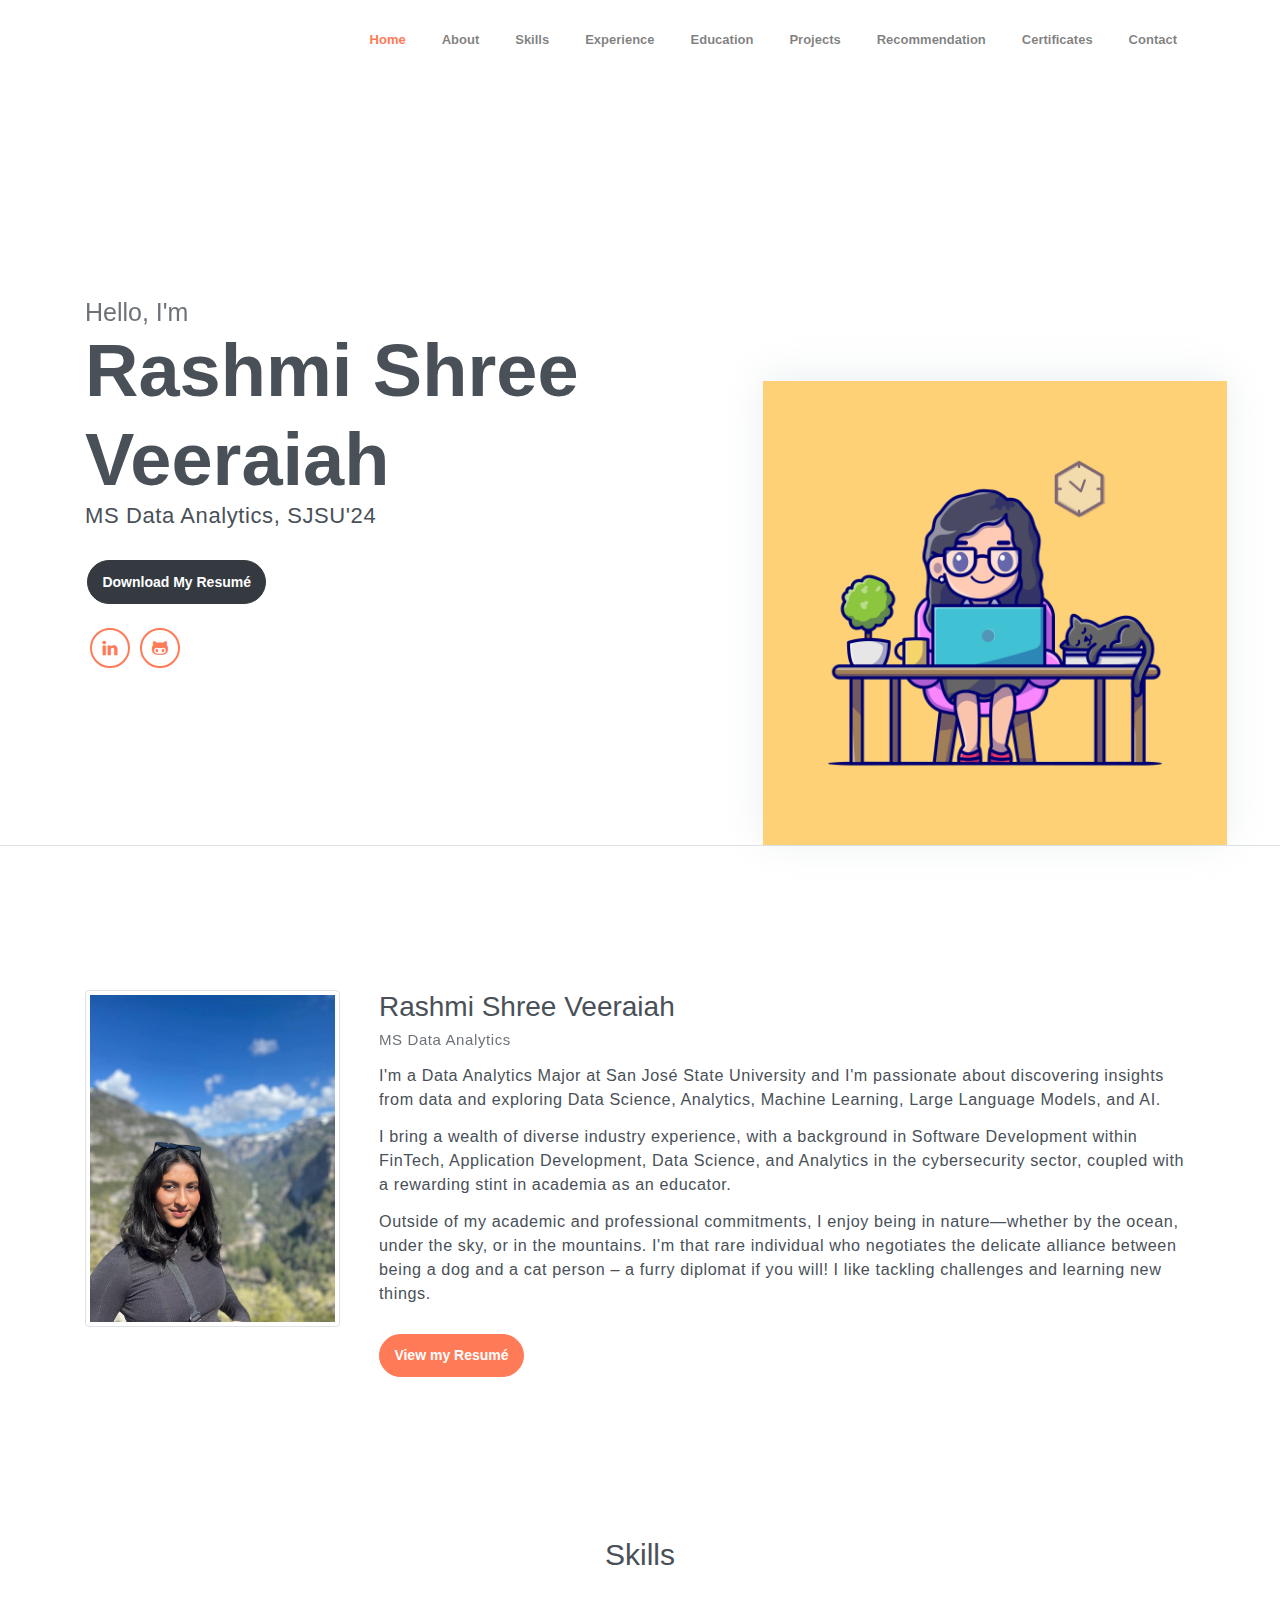
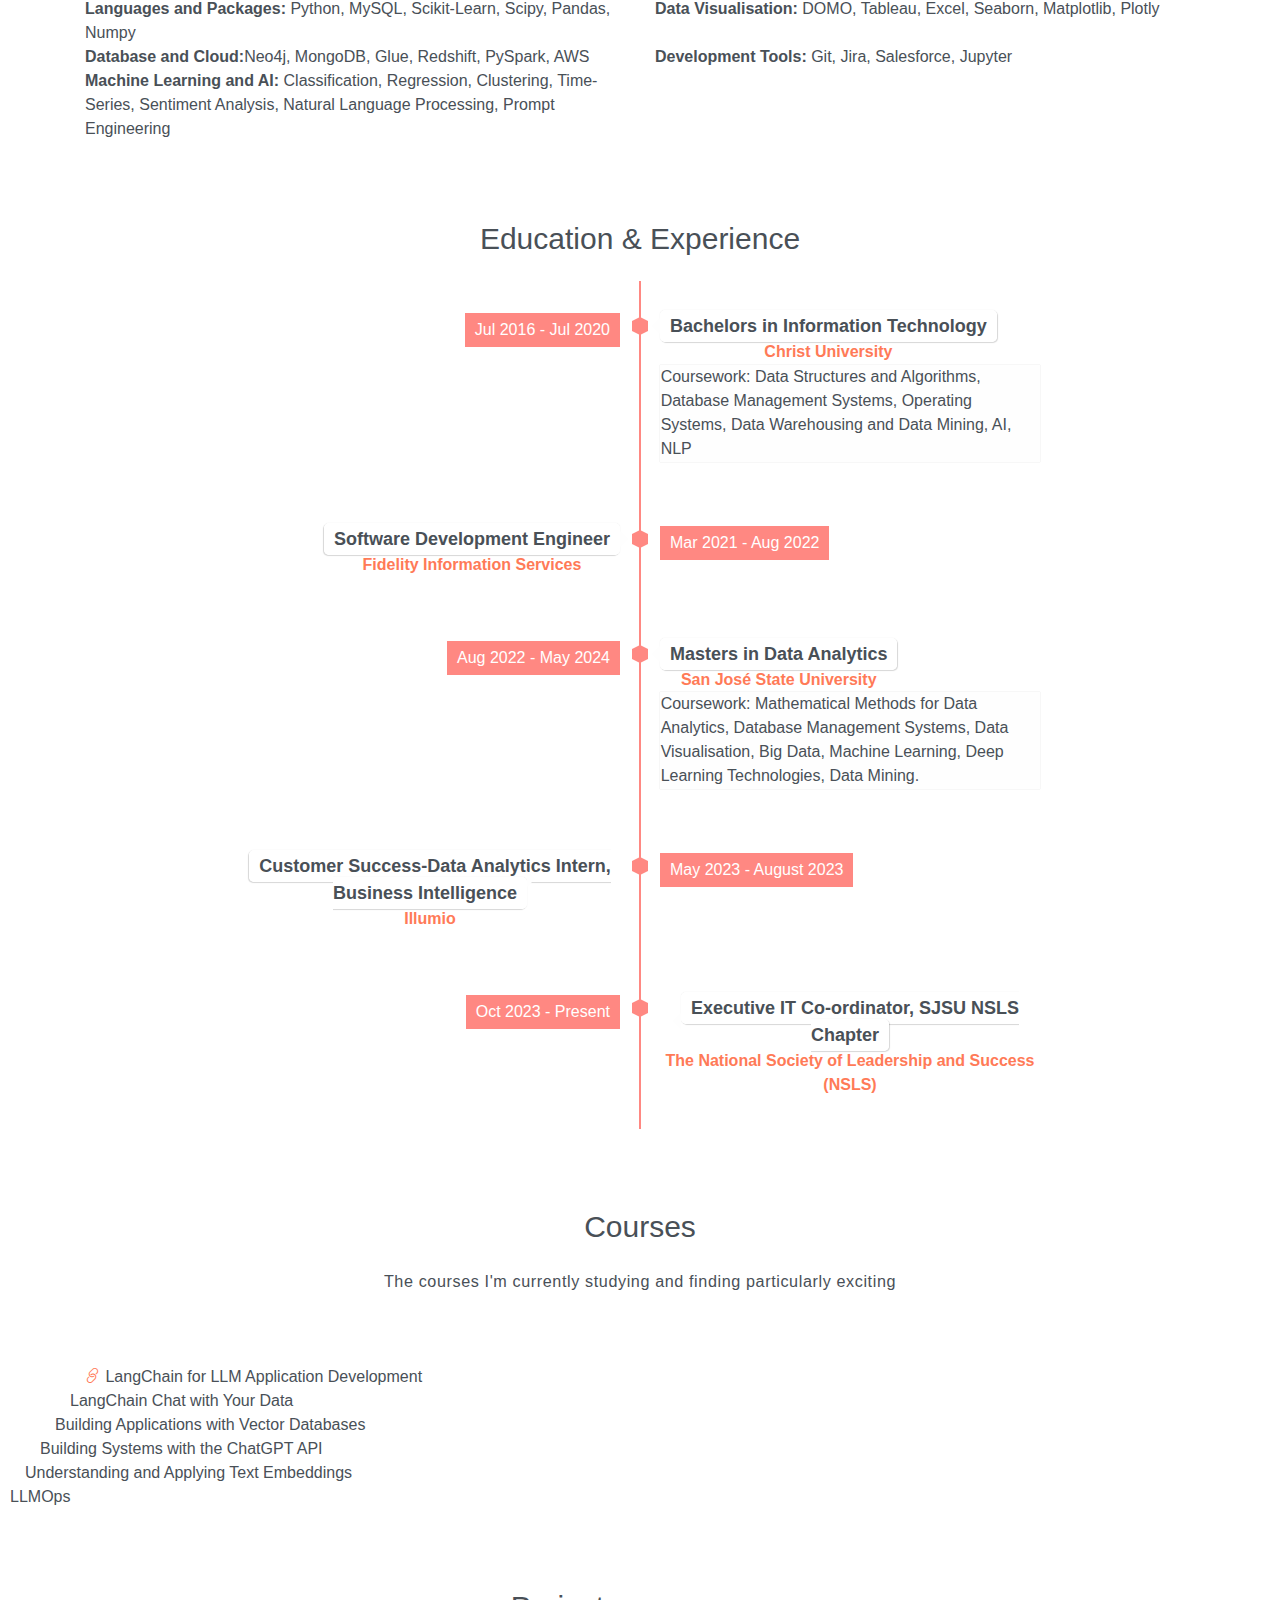
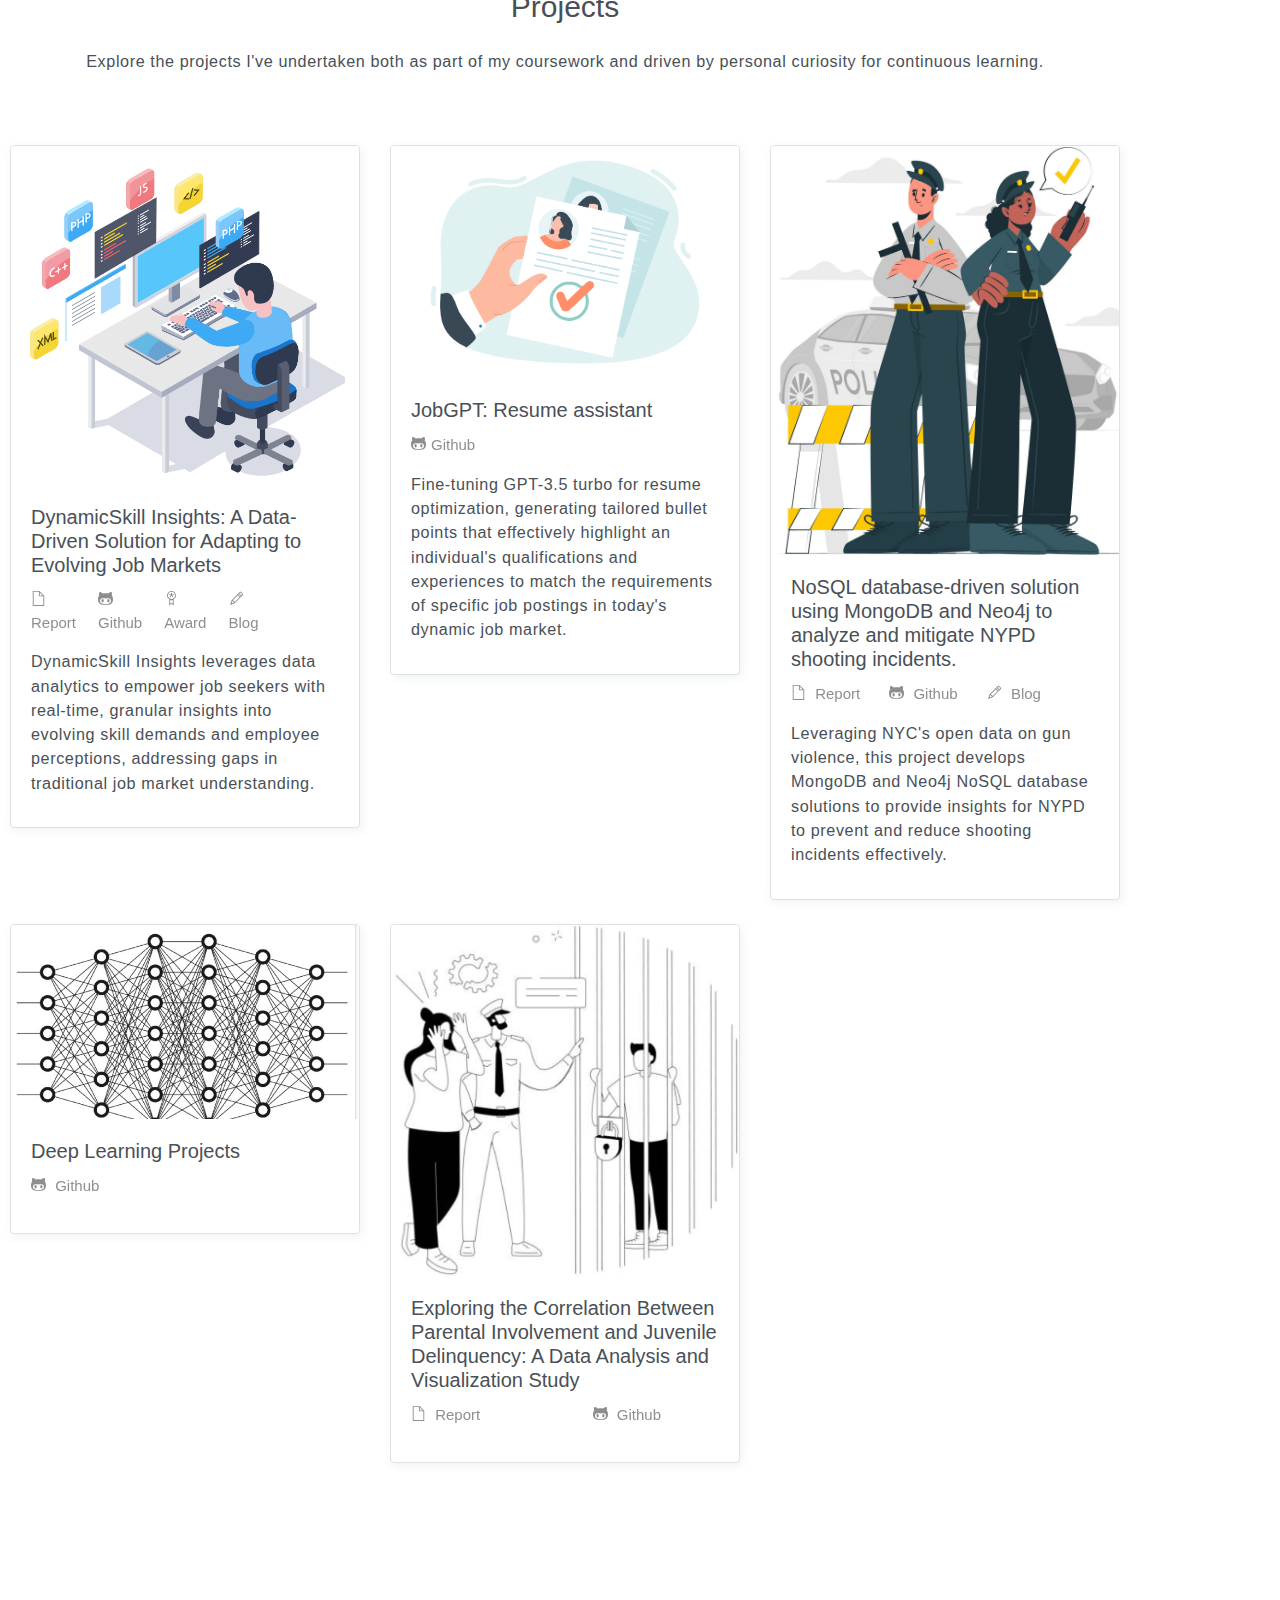
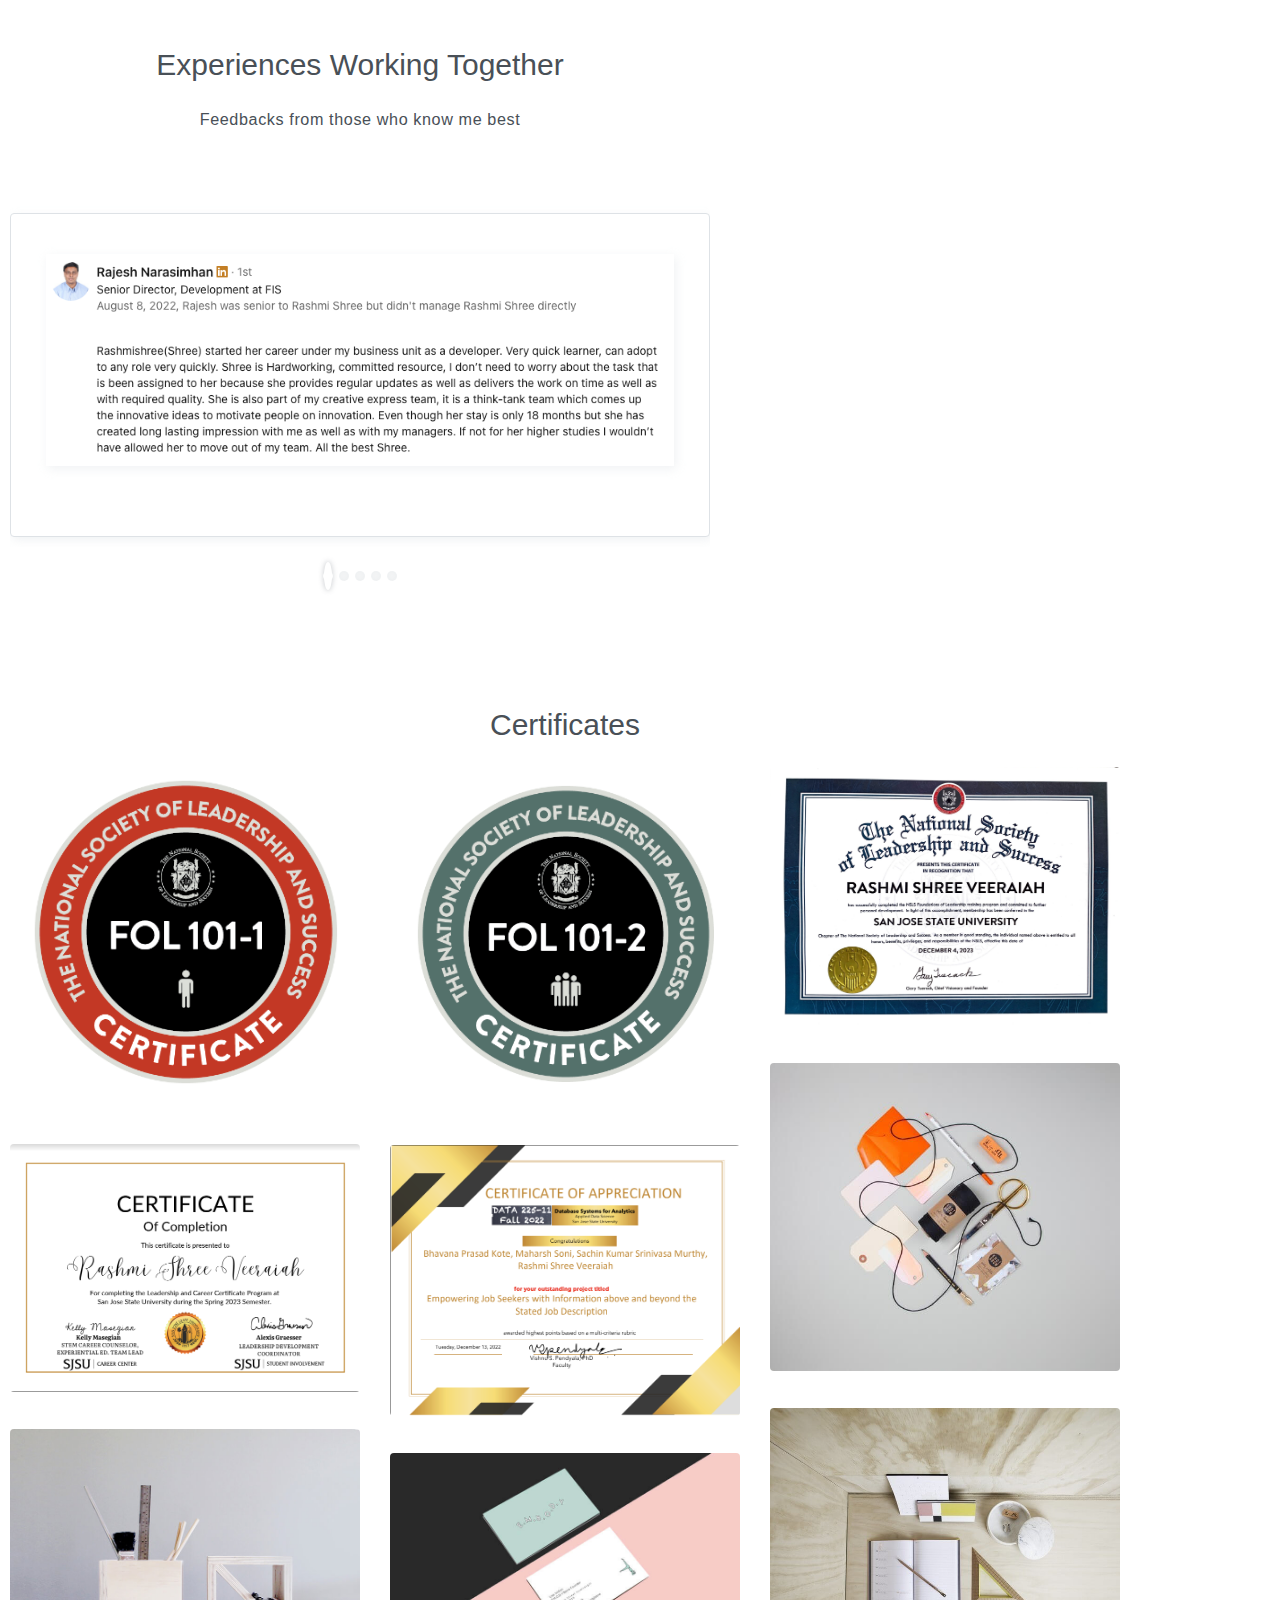
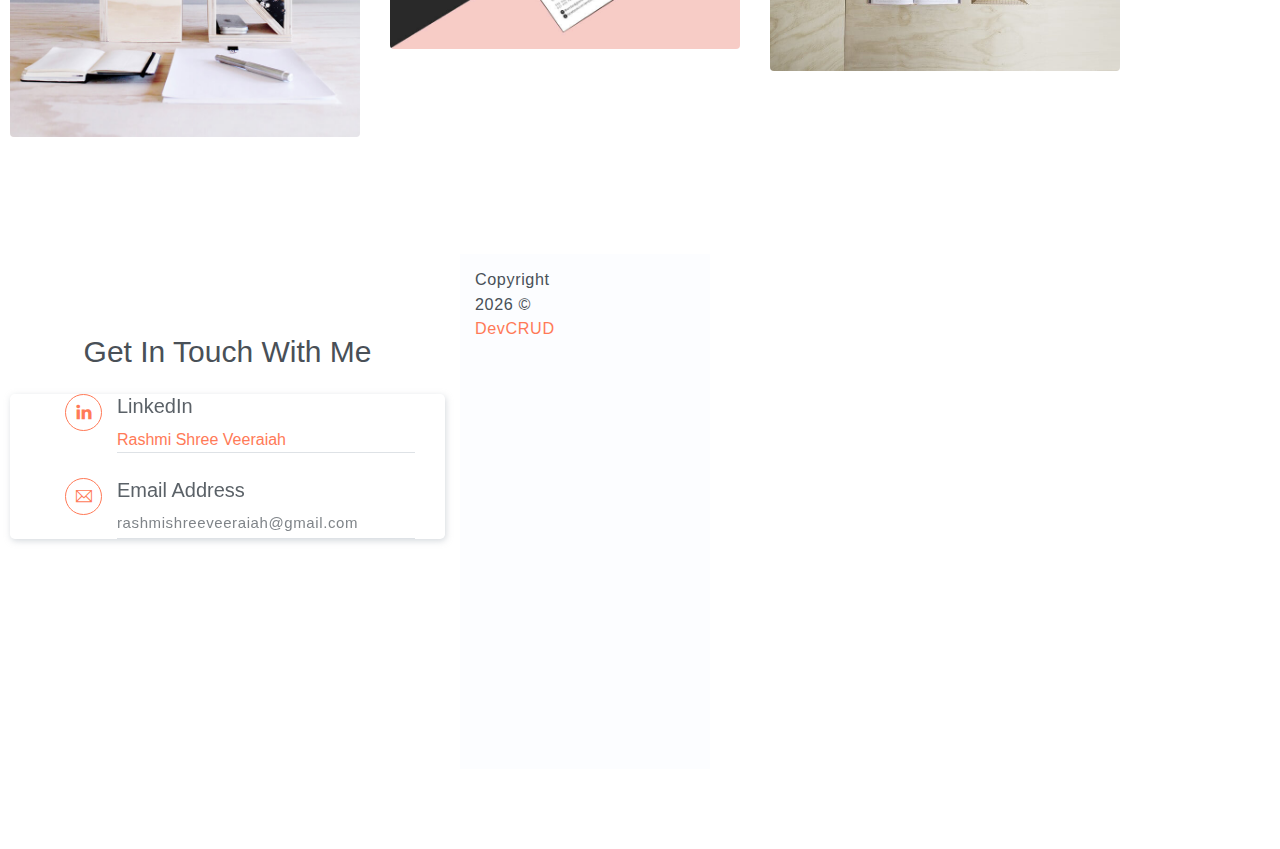
==== commit 992605af: "Update index.html" ====
--- a/index.html
+++ b/index.html
@@ -295,8 +295,36 @@
     <section id="projects" class="section">
         <div class="container text-center">
             <!-- <h6 class="subtitle">My Blogs</h6> -->
-            <h6 class="section-title mb-4">Projects</h6>
-            <p class="mb-5 pb-4">Explore the projects I've undertaken both as part of my coursework and driven by personal curiosity for continuous learning.</p>
+            <h6 class="section-title mb-4">Courses</h6>
+            <p class="mb-5 pb-4">The courses I'm currently studying and finding particularly exciting</p>
+            <div class="row text-left">
+                <div class="col-sm-6">
+                    <a href="https://github.com/rashmishreev/jobgpt-resume-assistant" target="_blank"><i class="ti-link"></i></a>
+                    LangChain for LLM Application Development
+                </div>
+                <div class="row text-left">
+                    <div class="col-sm-6">
+                        LangChain Chat with Your Data
+                    </div>
+                        <div class="row text-left">
+                            <div class="col-sm-6">
+                                Building Applications with Vector Databases
+                            </div>
+                            <div class="row text-left">
+                                <div class="col-sm-6">
+                                    Building Systems with the ChatGPT API
+                                </div>
+                                <div class="row text-left">
+                                    <div class="col-sm-6">
+                                        Understanding and Applying Text Embeddings
+                                    </div>
+                                    <div class="row text-left">
+                                        <div class="col-sm-6">
+                                            LLMOps
+                                        </div>
+
+
+
 
 
     
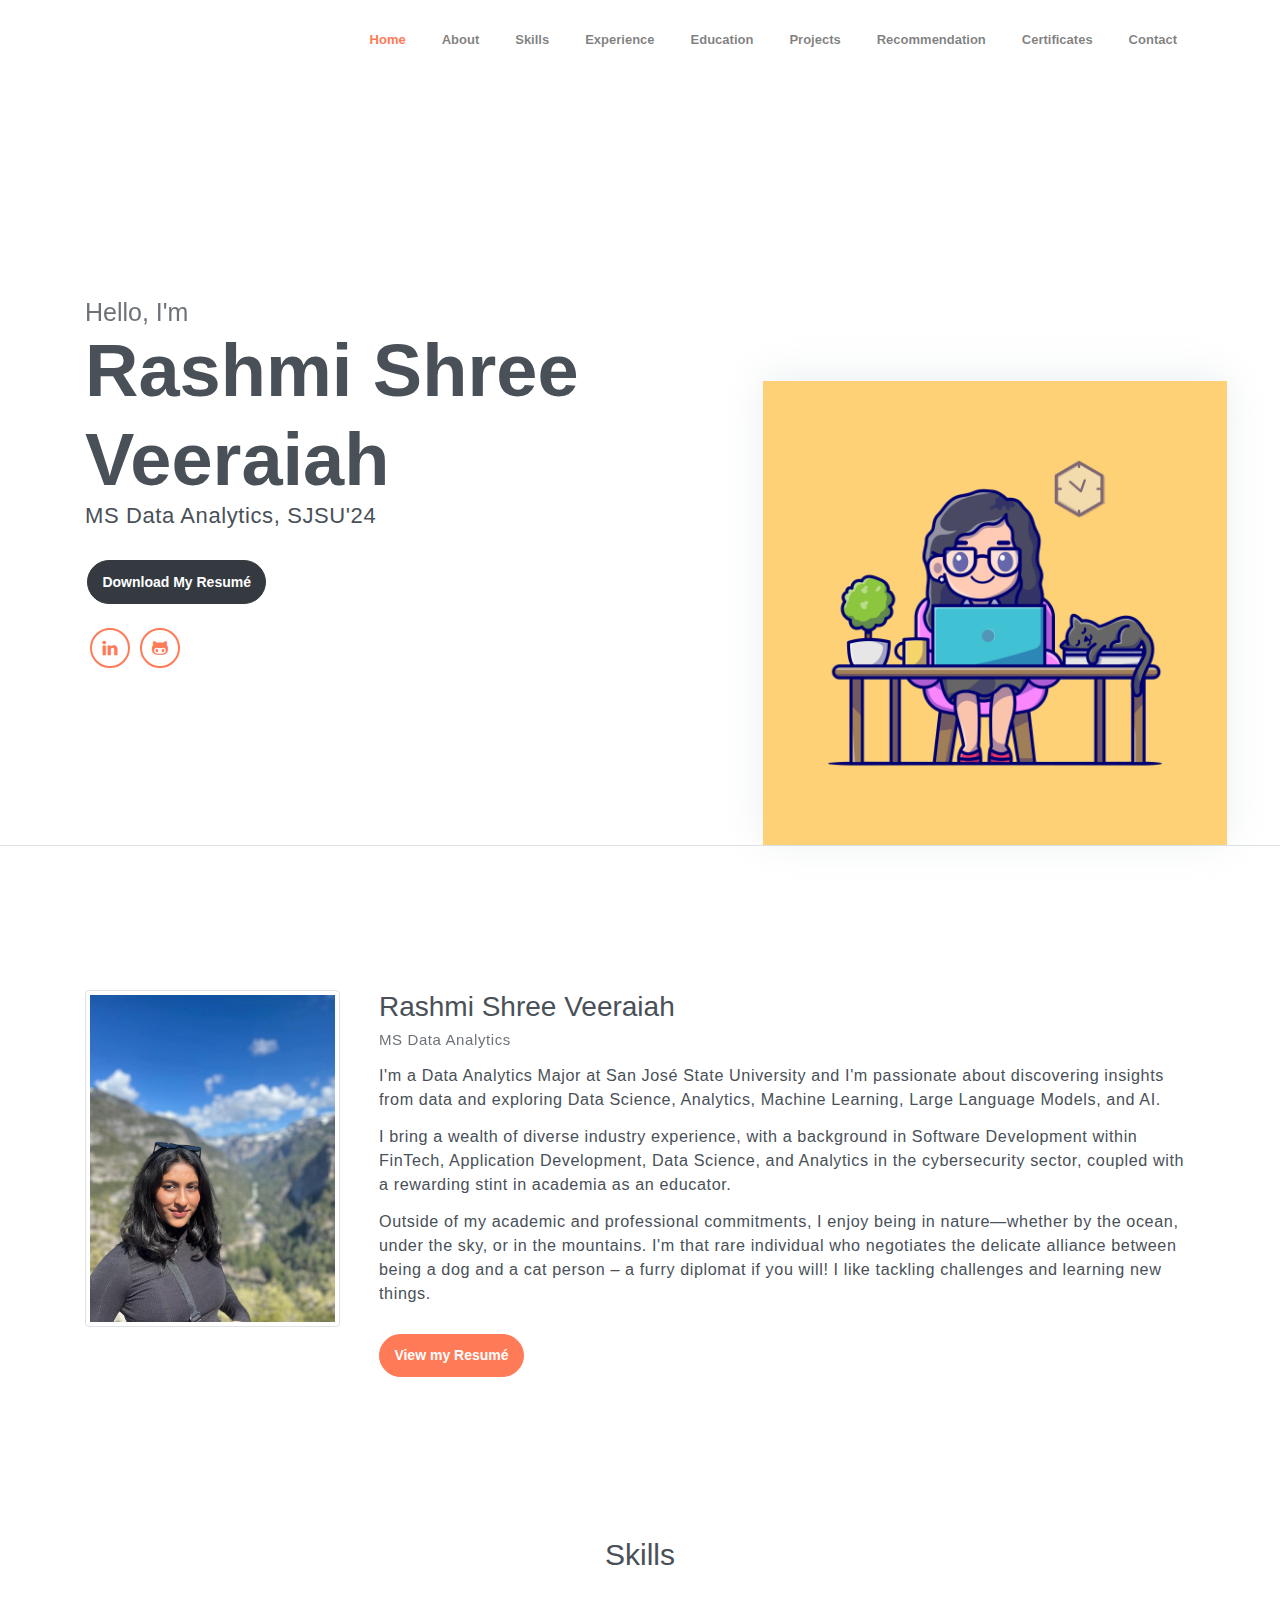
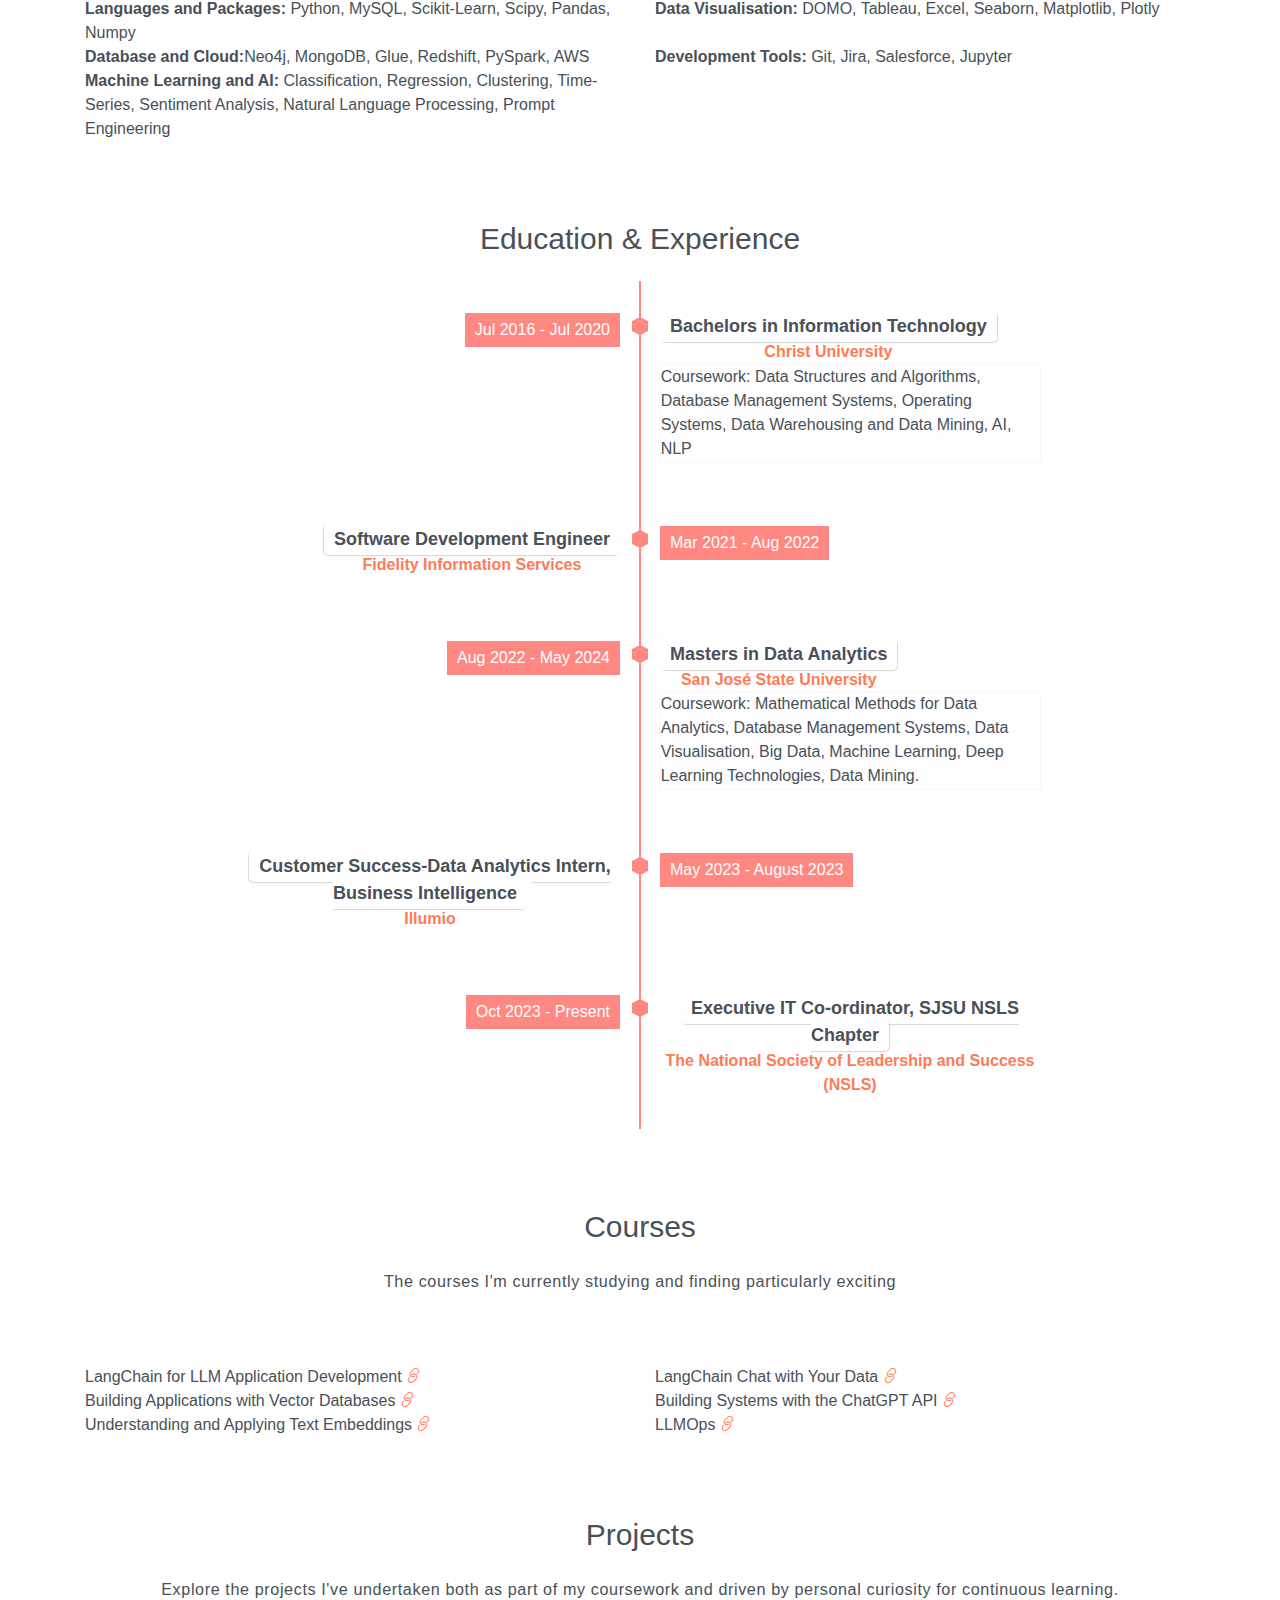
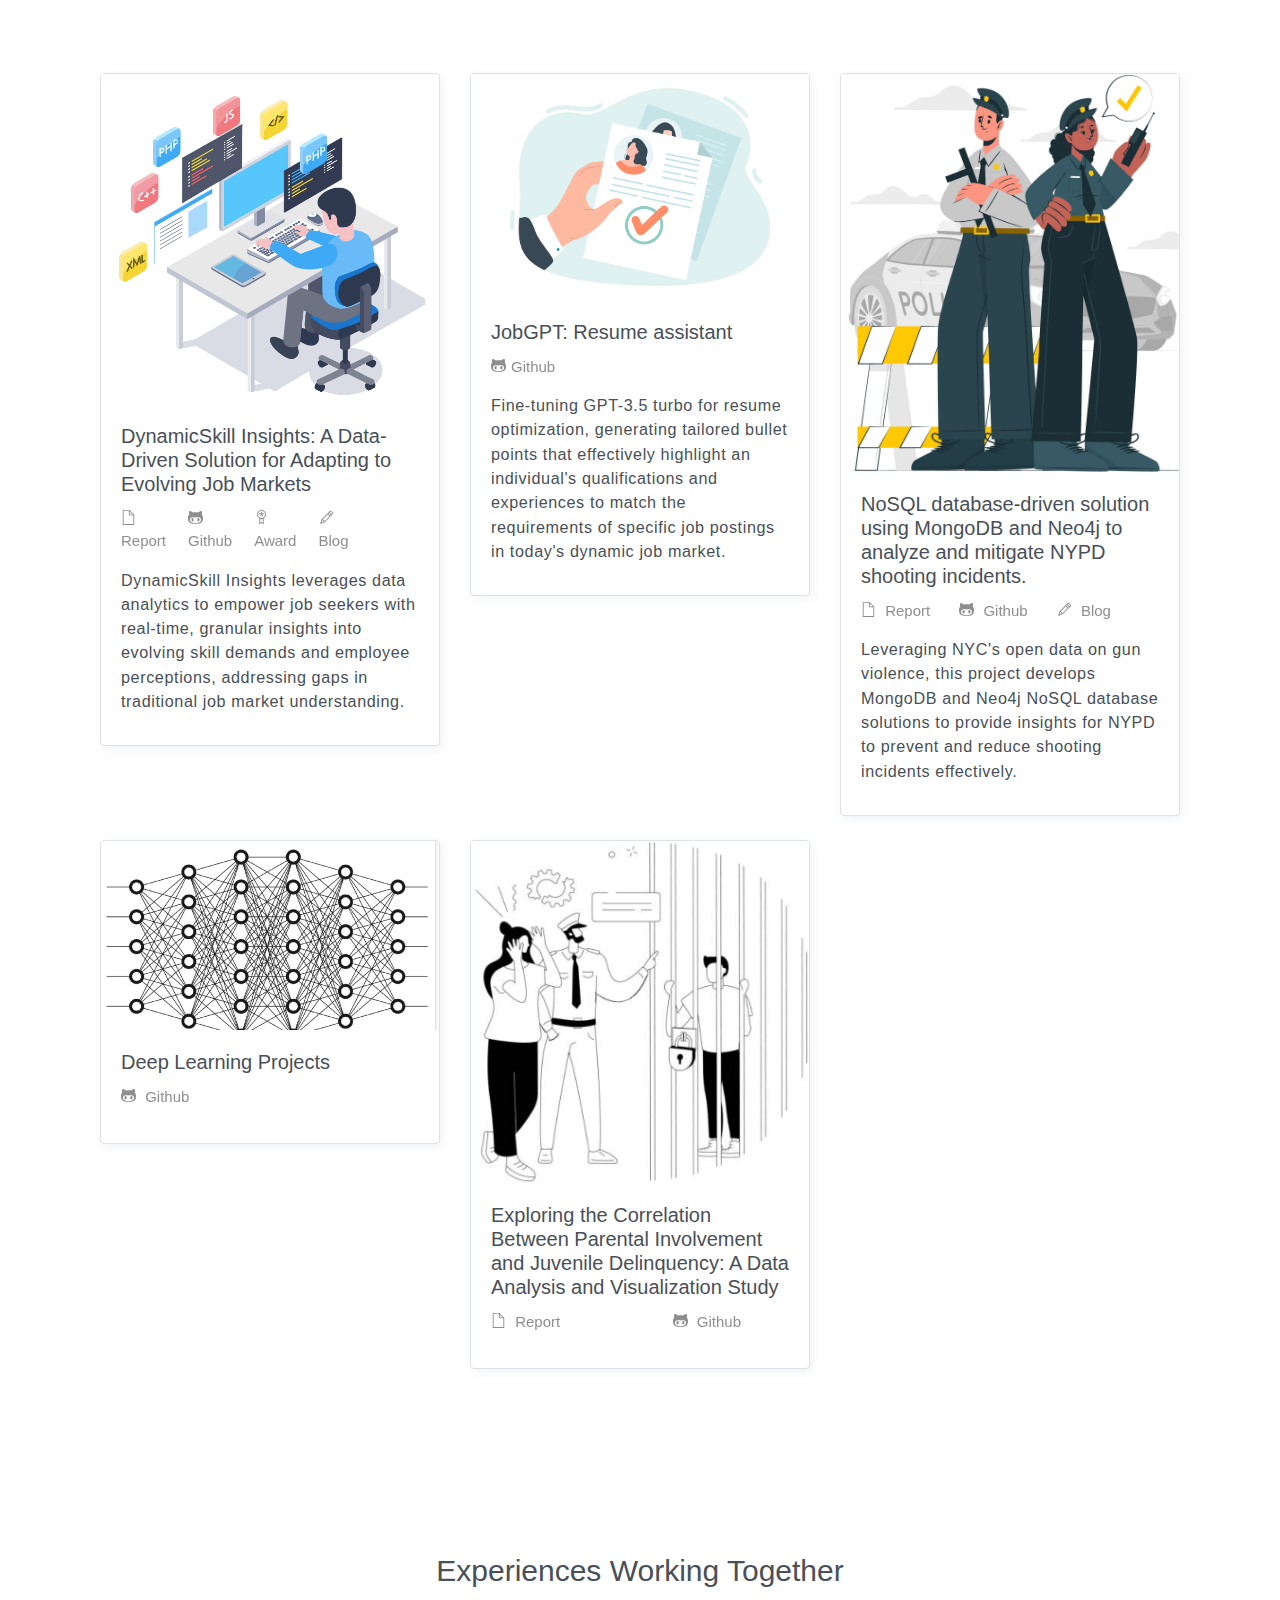
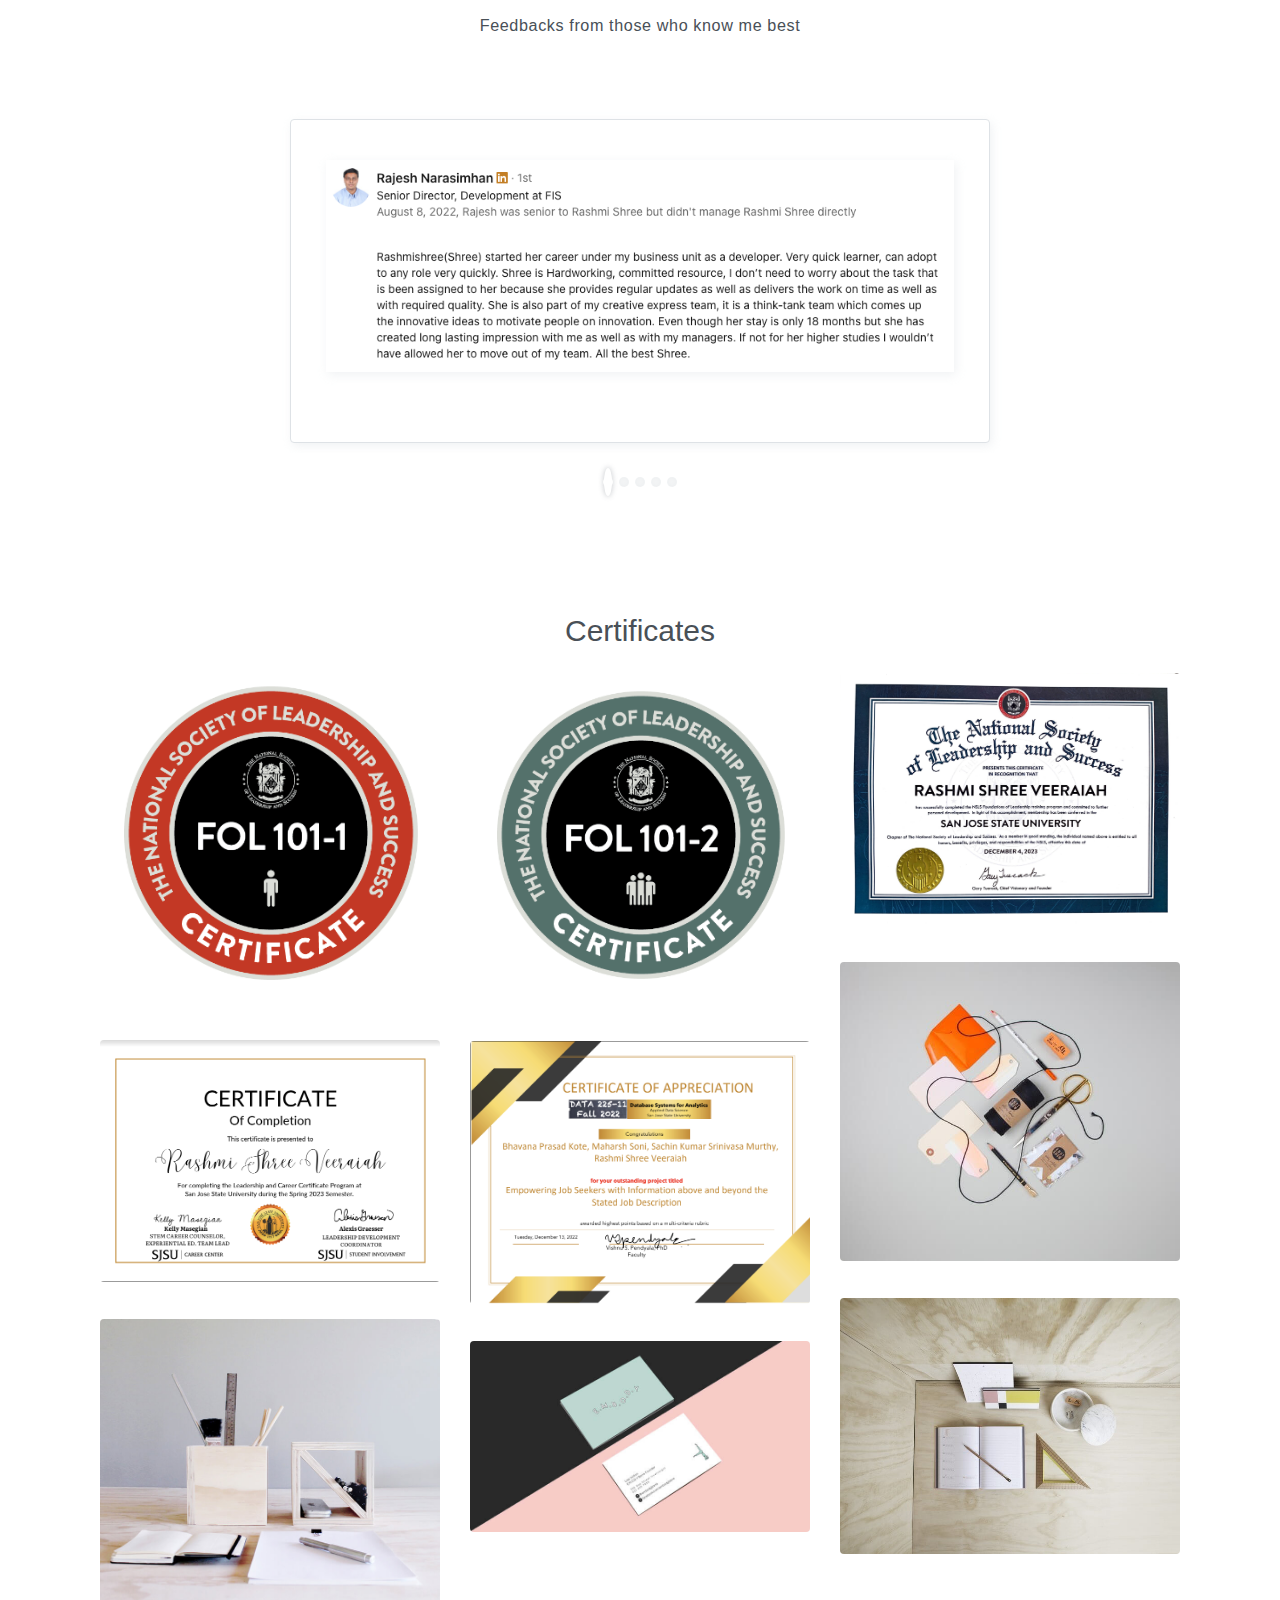
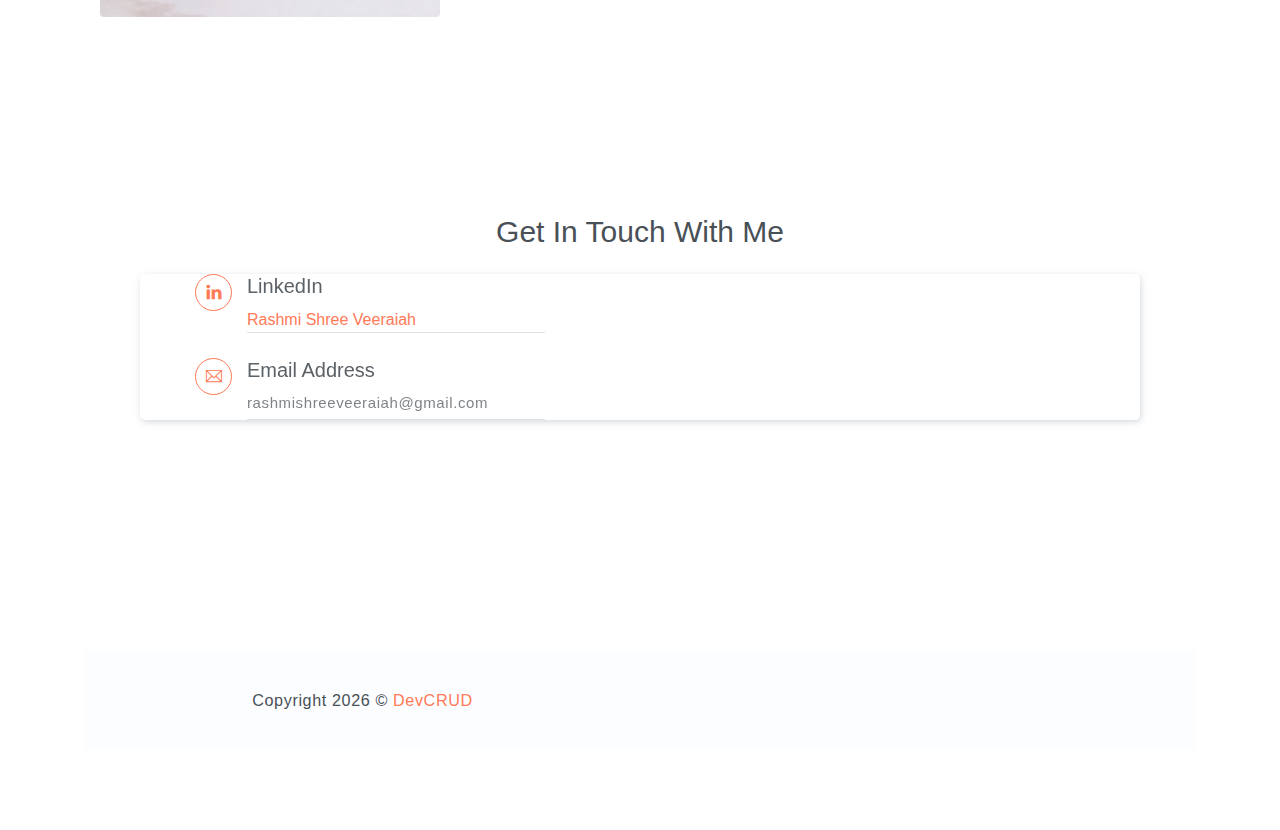
==== commit 0840516c: "Update index.html" ====
--- a/index.html
+++ b/index.html
@@ -299,29 +299,30 @@
             <p class="mb-5 pb-4">The courses I'm currently studying and finding particularly exciting</p>
             <div class="row text-left">
                 <div class="col-sm-6">
-                    <a href="https://github.com/rashmishreev/jobgpt-resume-assistant" target="_blank"><i class="ti-link"></i></a>
                     LangChain for LLM Application Development
-                </div>
-                <div class="row text-left">
-                    <div class="col-sm-6">
-                        LangChain Chat with Your Data
-                    </div>
-                        <div class="row text-left">
-                            <div class="col-sm-6">
-                                Building Applications with Vector Databases
-                            </div>
-                            <div class="row text-left">
-                                <div class="col-sm-6">
-                                    Building Systems with the ChatGPT API
-                                </div>
-                                <div class="row text-left">
-                                    <div class="col-sm-6">
-                                        Understanding and Applying Text Embeddings
-                                    </div>
-                                    <div class="row text-left">
-                                        <div class="col-sm-6">
-                                            LLMOps
-                                        </div>
+                    <a href="https://www.deeplearning.ai/short-courses/langchain-for-llm-application-development/" target="_blank"><i class="ti-link"></i></a>
+                </div>
+                <div class="col-sm-6">
+                    LangChain Chat with Your Data
+                    <a href="https://www.deeplearning.ai/short-courses/langchain-chat-with-your-data/" target="_blank"><i class="ti-link"></i></a>
+                </div>
+                <div class="col-sm-6">
+                    Building Applications with Vector Databases
+                    <a href="https://www.deeplearning.ai/short-courses/building-applications-vector-databases/" target="_blank"><i class="ti-link"></i></a>
+                </div>
+                <div class="col-sm-6">
+                    Building Systems with the ChatGPT API
+                    <a href="https://www.deeplearning.ai/short-courses/building-systems-with-chatgpt/" target="_blank"><i class="ti-link"></i></a>
+                </div>
+                <div class="col-sm-6">
+                    Understanding and Applying Text Embeddings
+                    <a href="https://www.deeplearning.ai/short-courses/google-cloud-vertex-ai/" target="_blank"><i class="ti-link"></i></a>
+                </div>
+                <div class="col-sm-6">
+                        LLMOps
+                    <a href="https://www.deeplearning.ai/short-courses/llmops/" target="_blank"><i class="ti-link"></i></a>
+                </div>
+            </div>
 
 
 
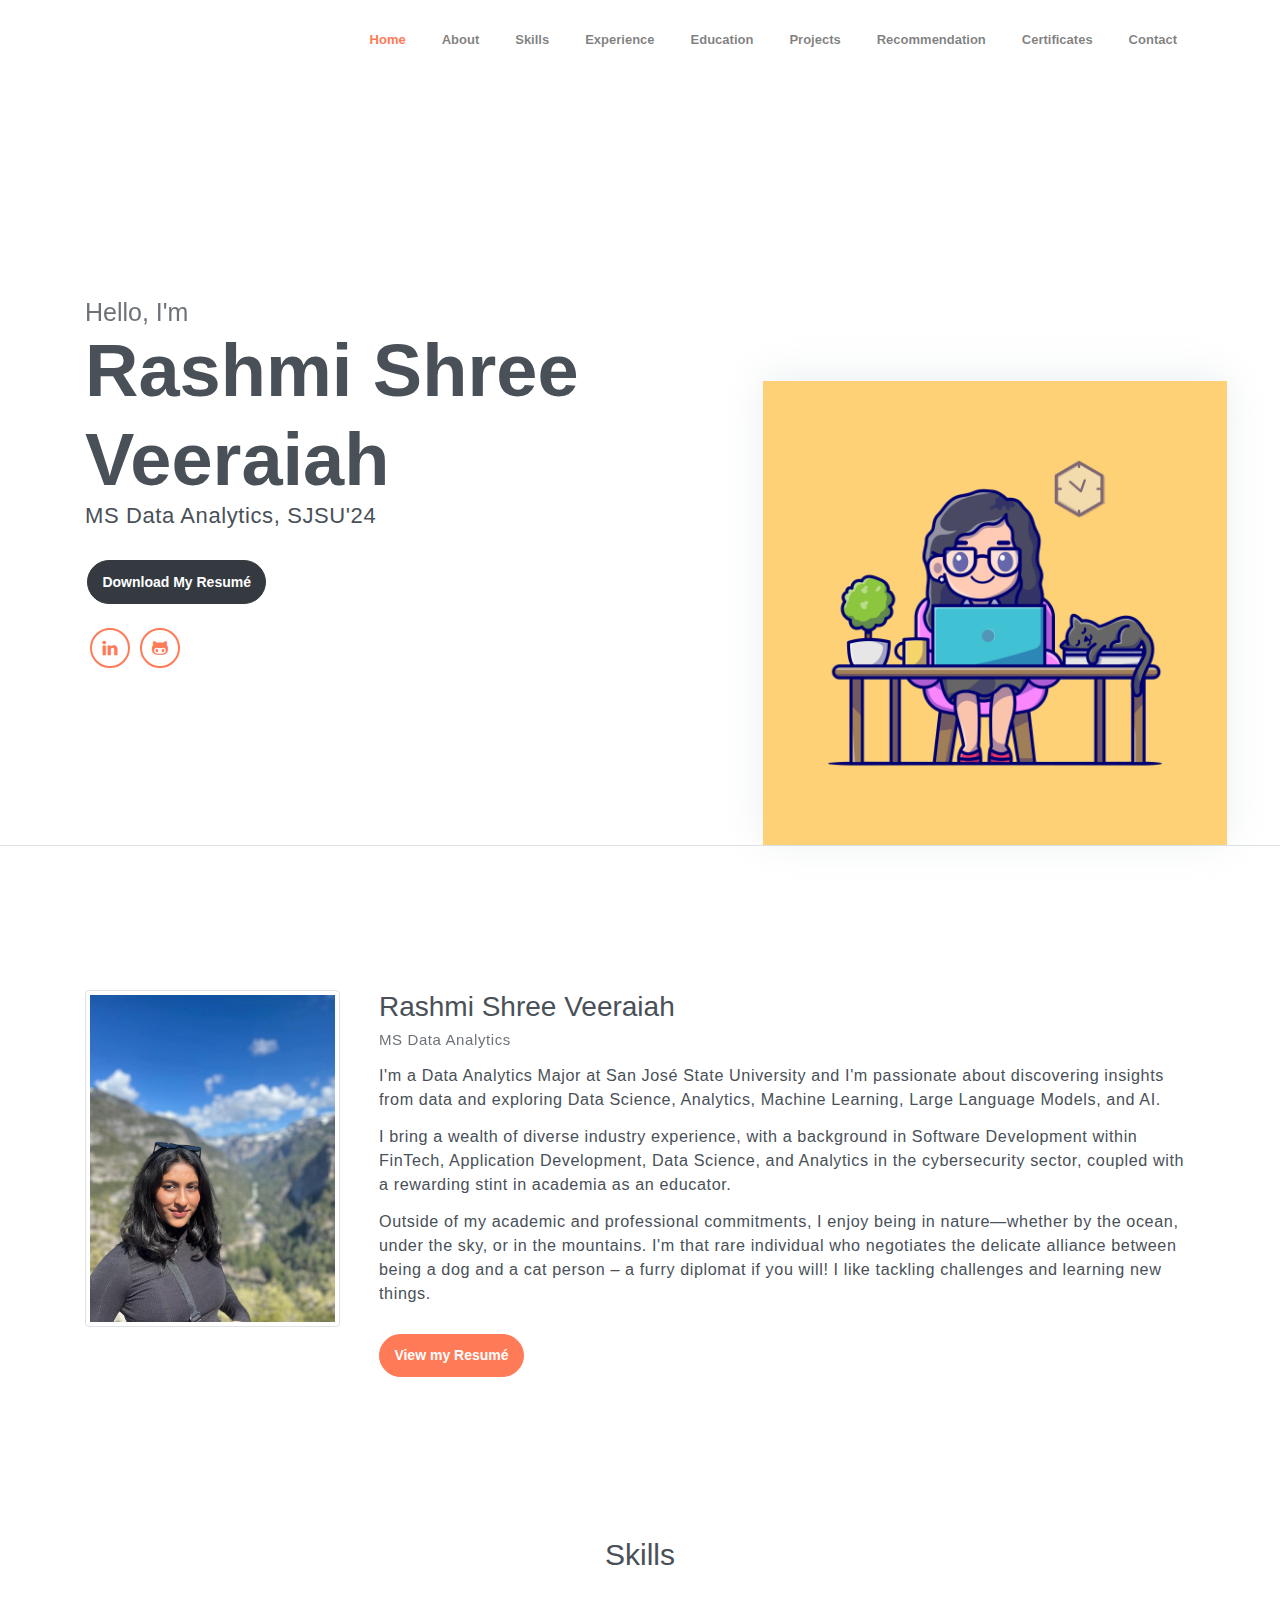
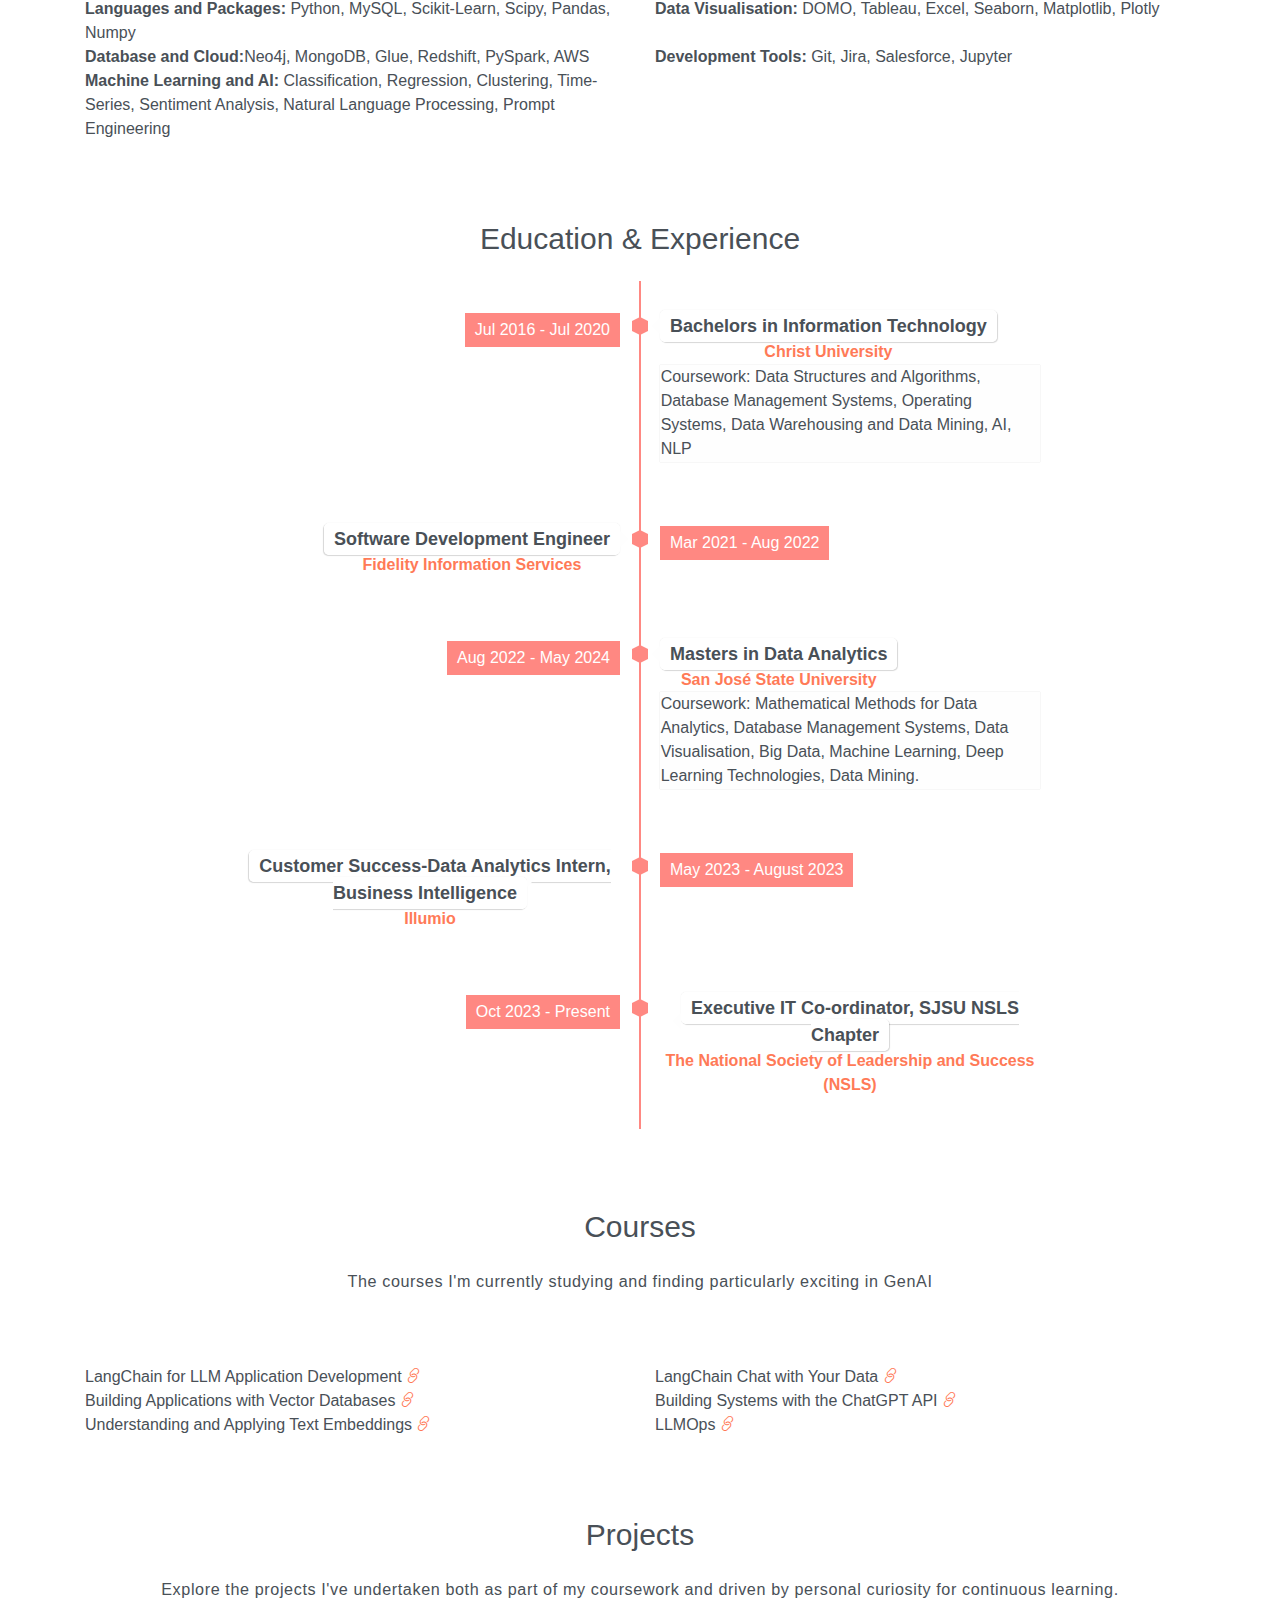
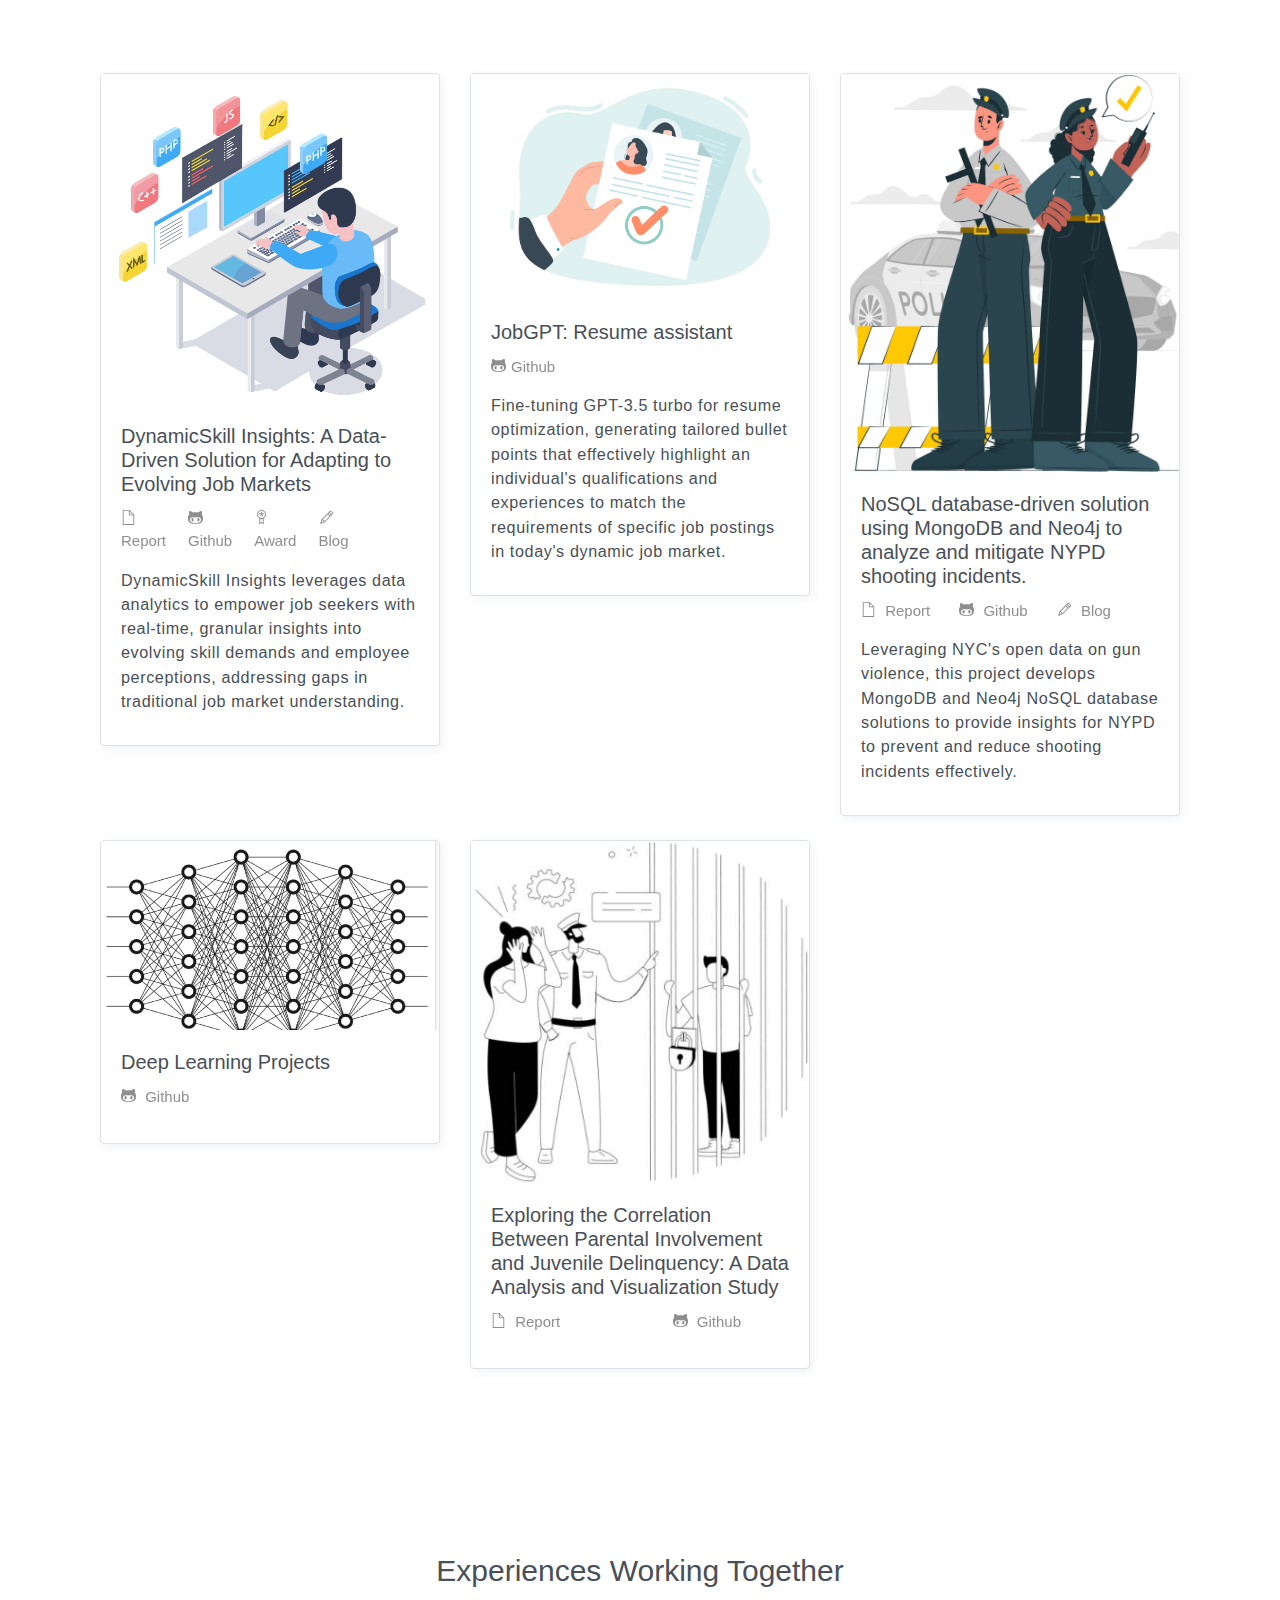
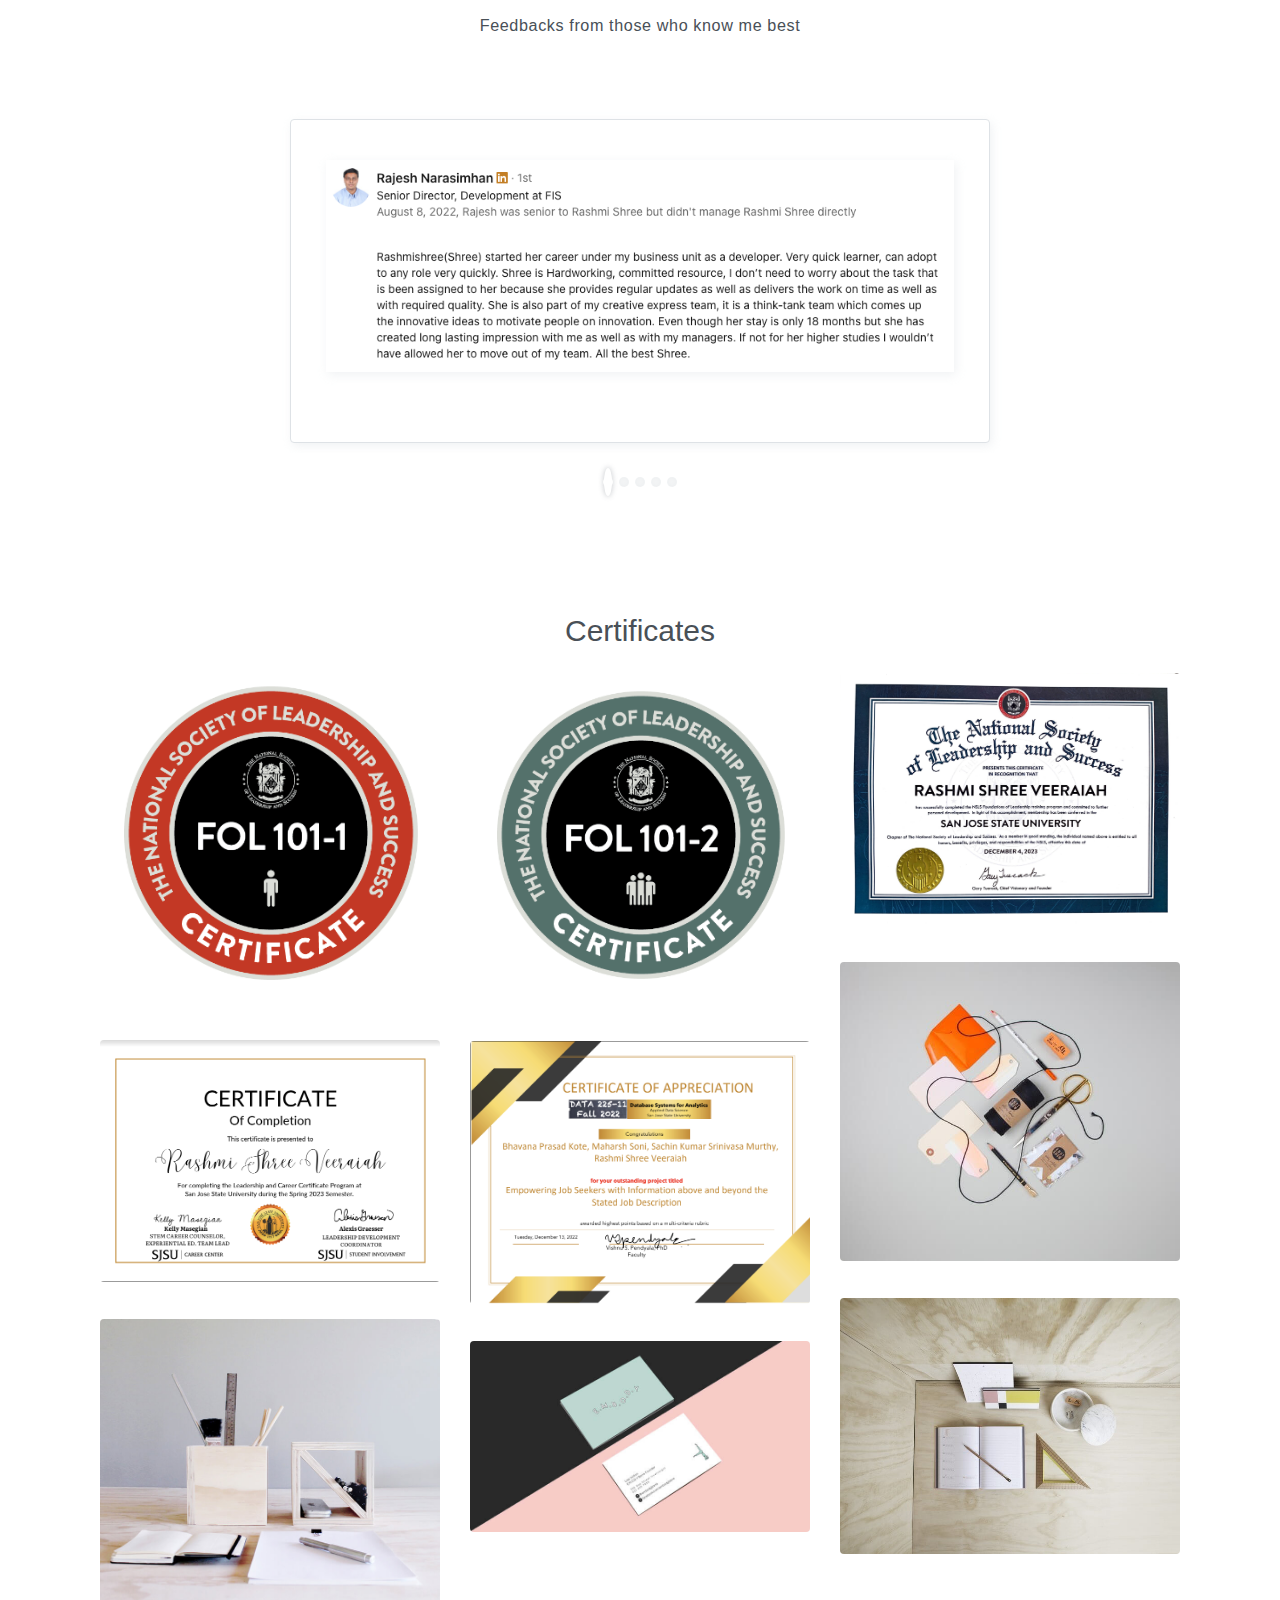
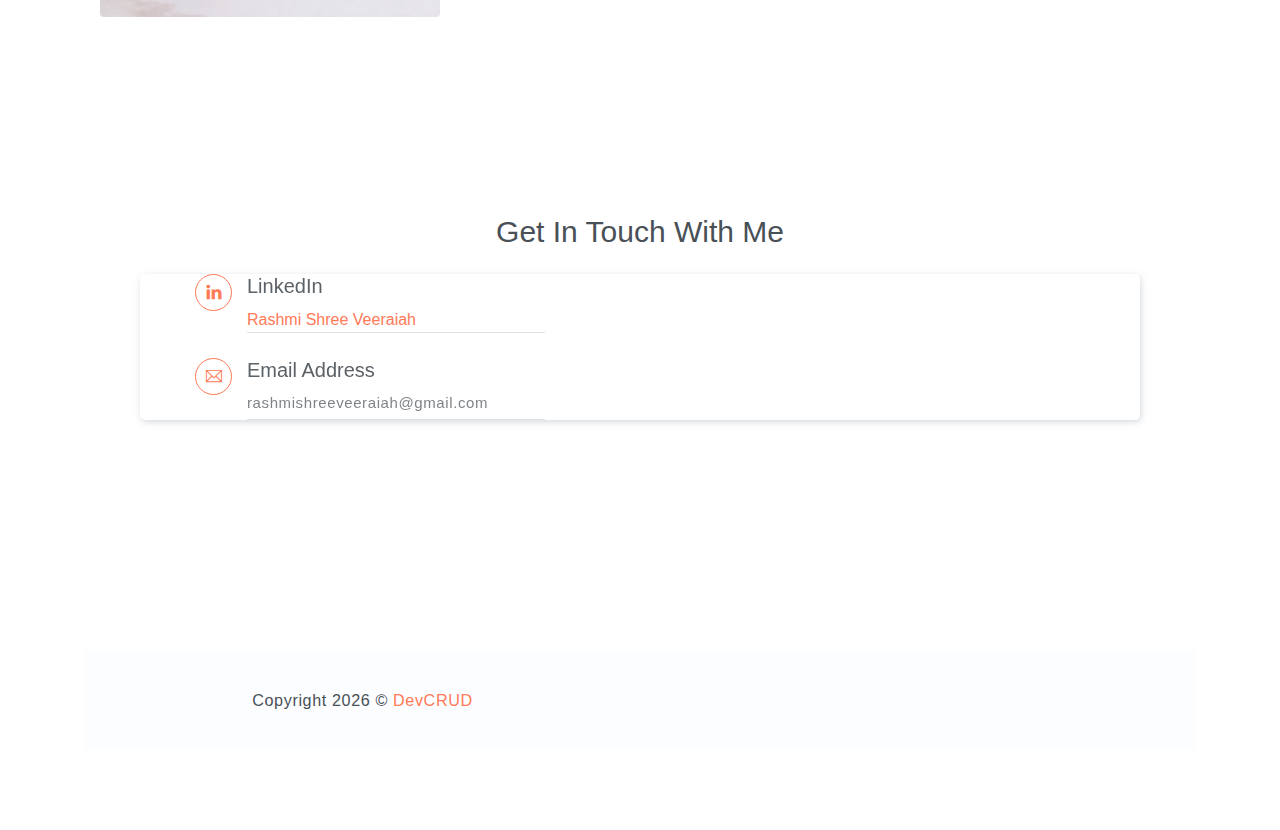
==== commit 8de64ad2: "Update index.html" ====
--- a/index.html
+++ b/index.html
@@ -296,7 +296,7 @@
         <div class="container text-center">
             <!-- <h6 class="subtitle">My Blogs</h6> -->
             <h6 class="section-title mb-4">Courses</h6>
-            <p class="mb-5 pb-4">The courses I'm currently studying and finding particularly exciting</p>
+            <p class="mb-5 pb-4">The courses I'm currently studying and finding particularly exciting in GenAI</p>
             <div class="row text-left">
                 <div class="col-sm-6">
                     LangChain for LLM Application Development
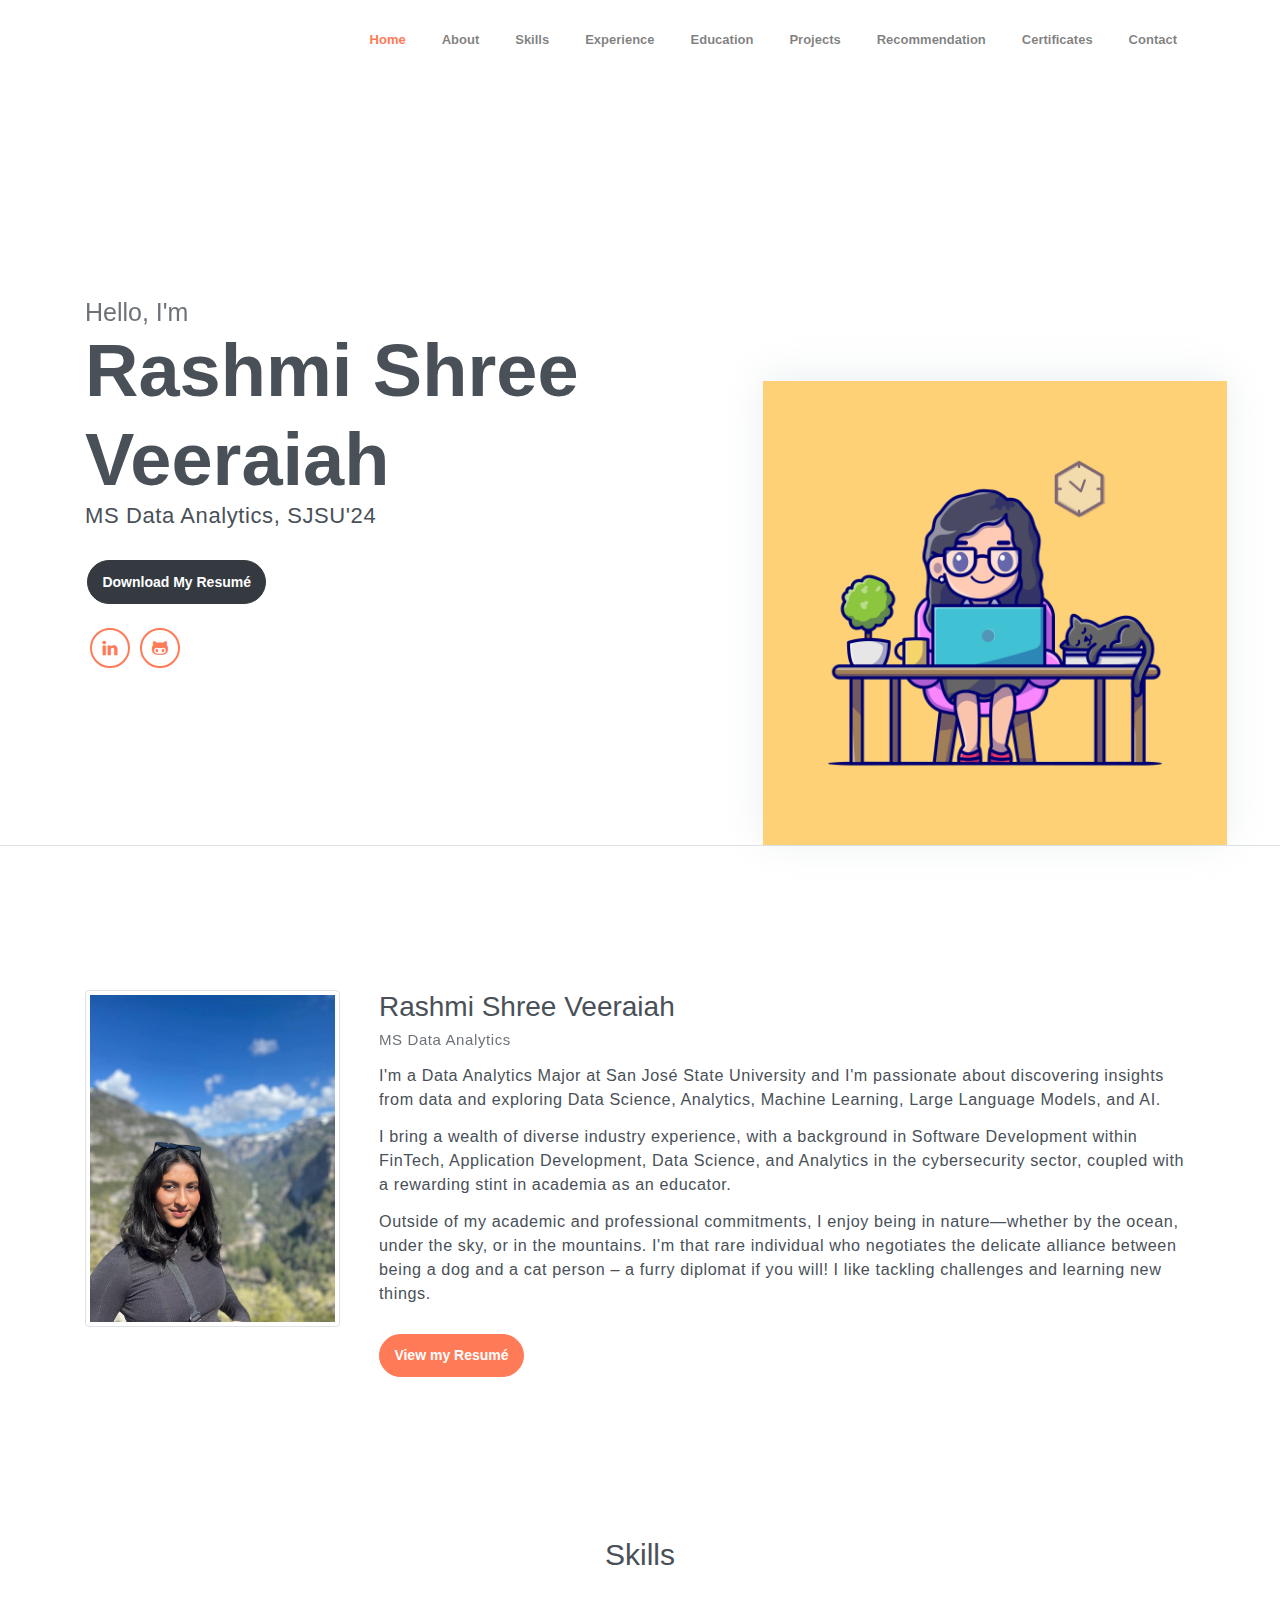
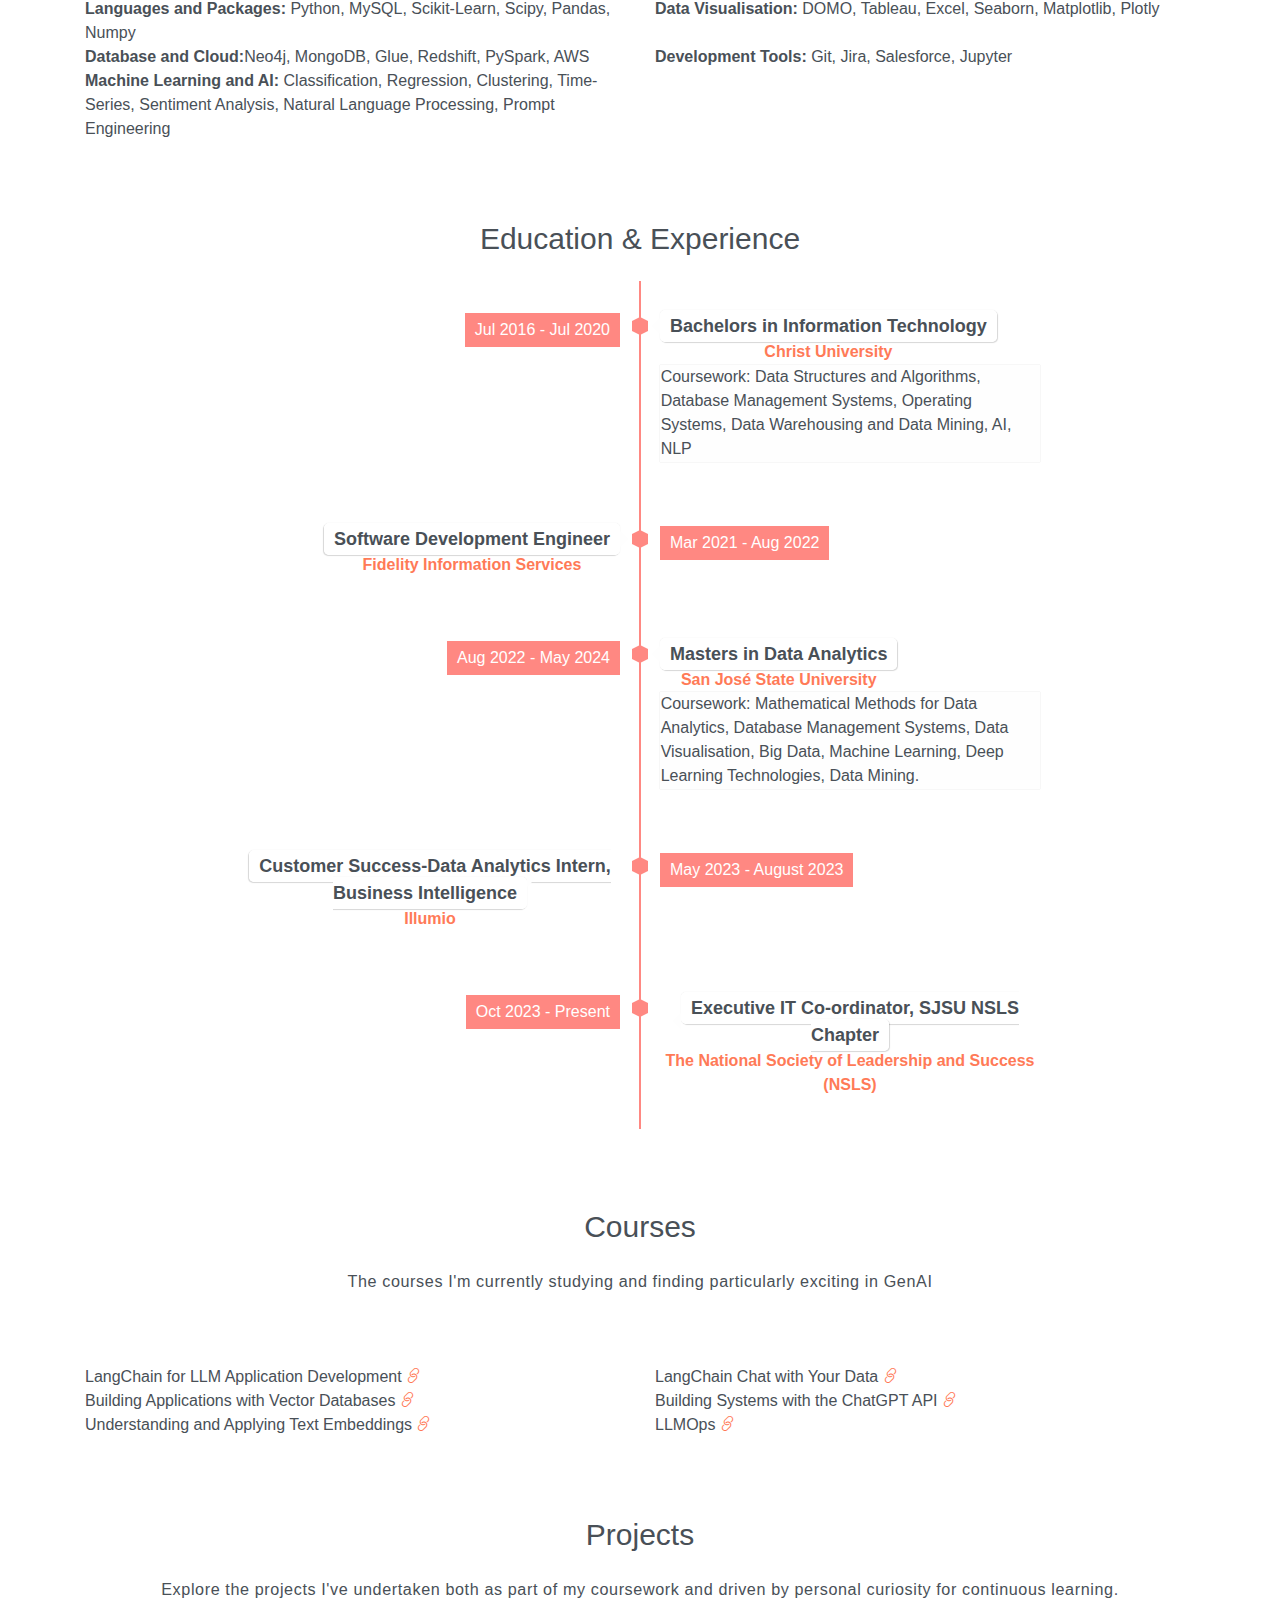
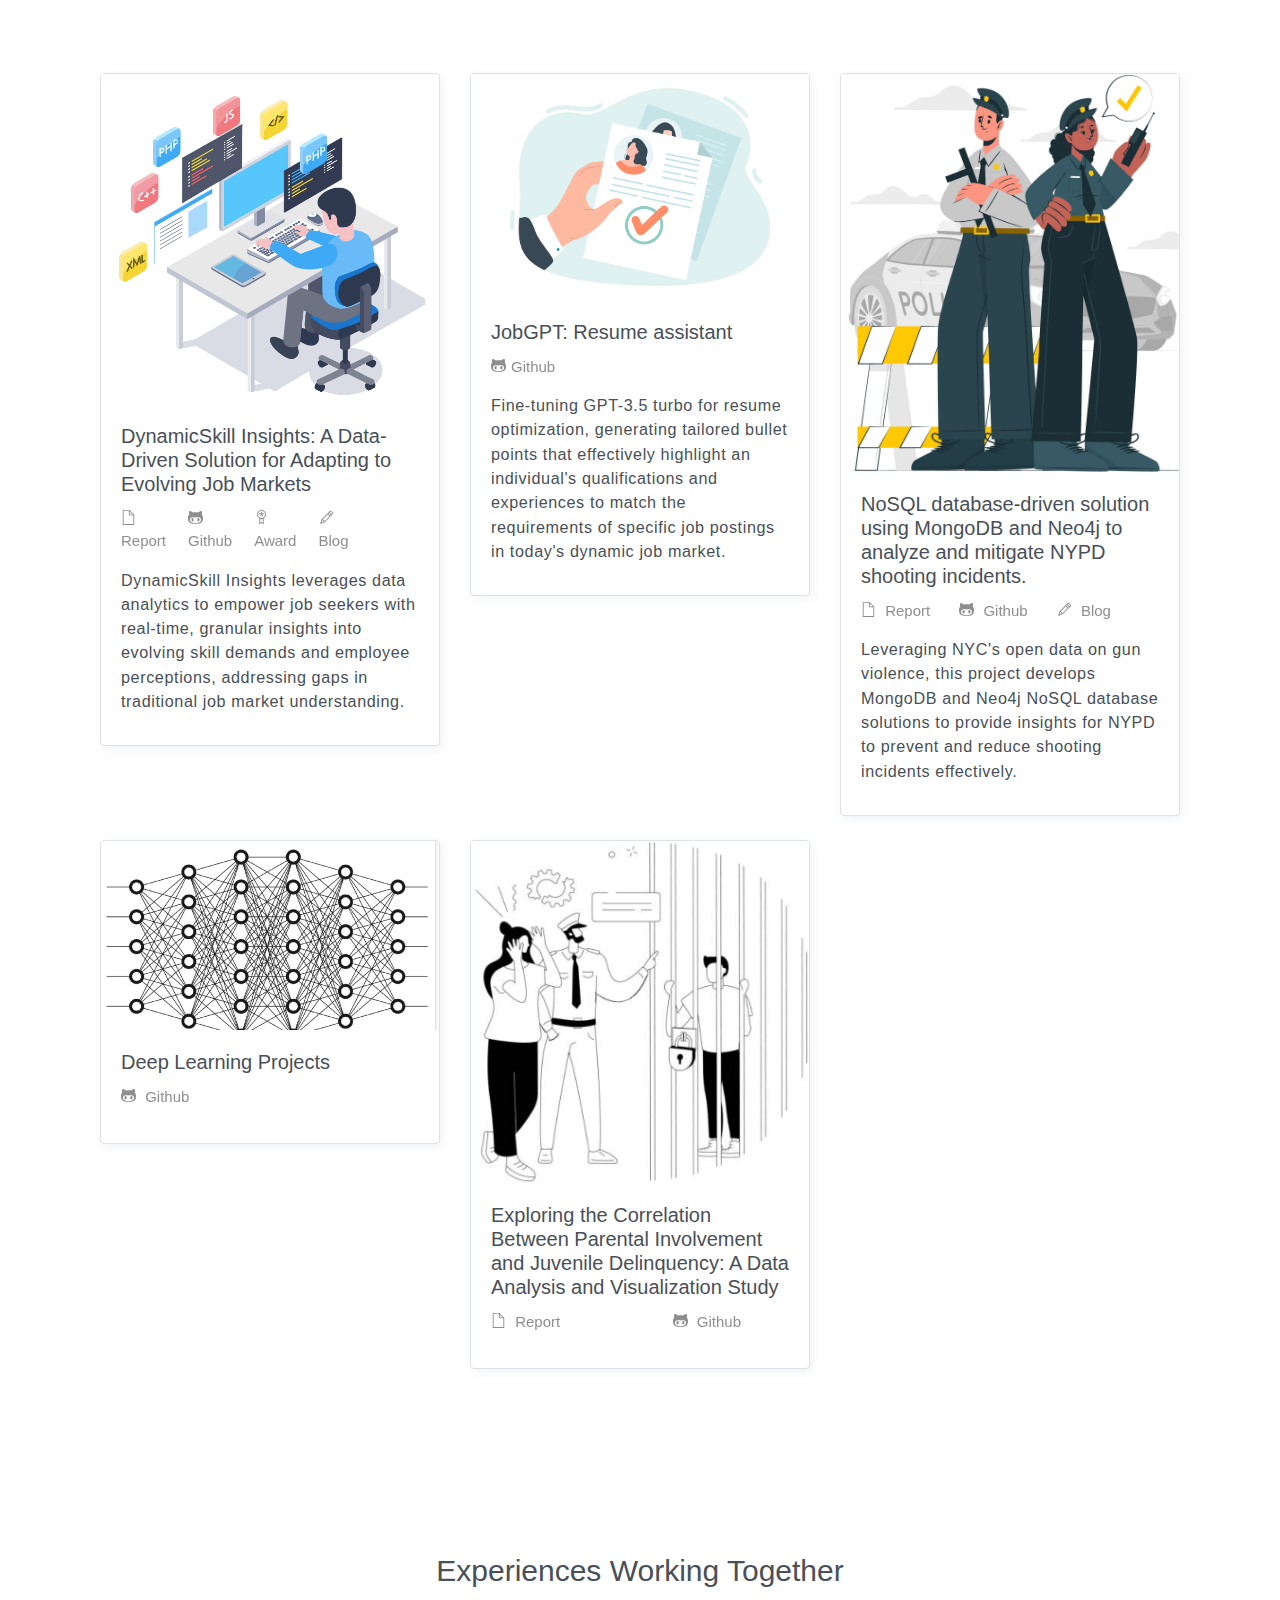
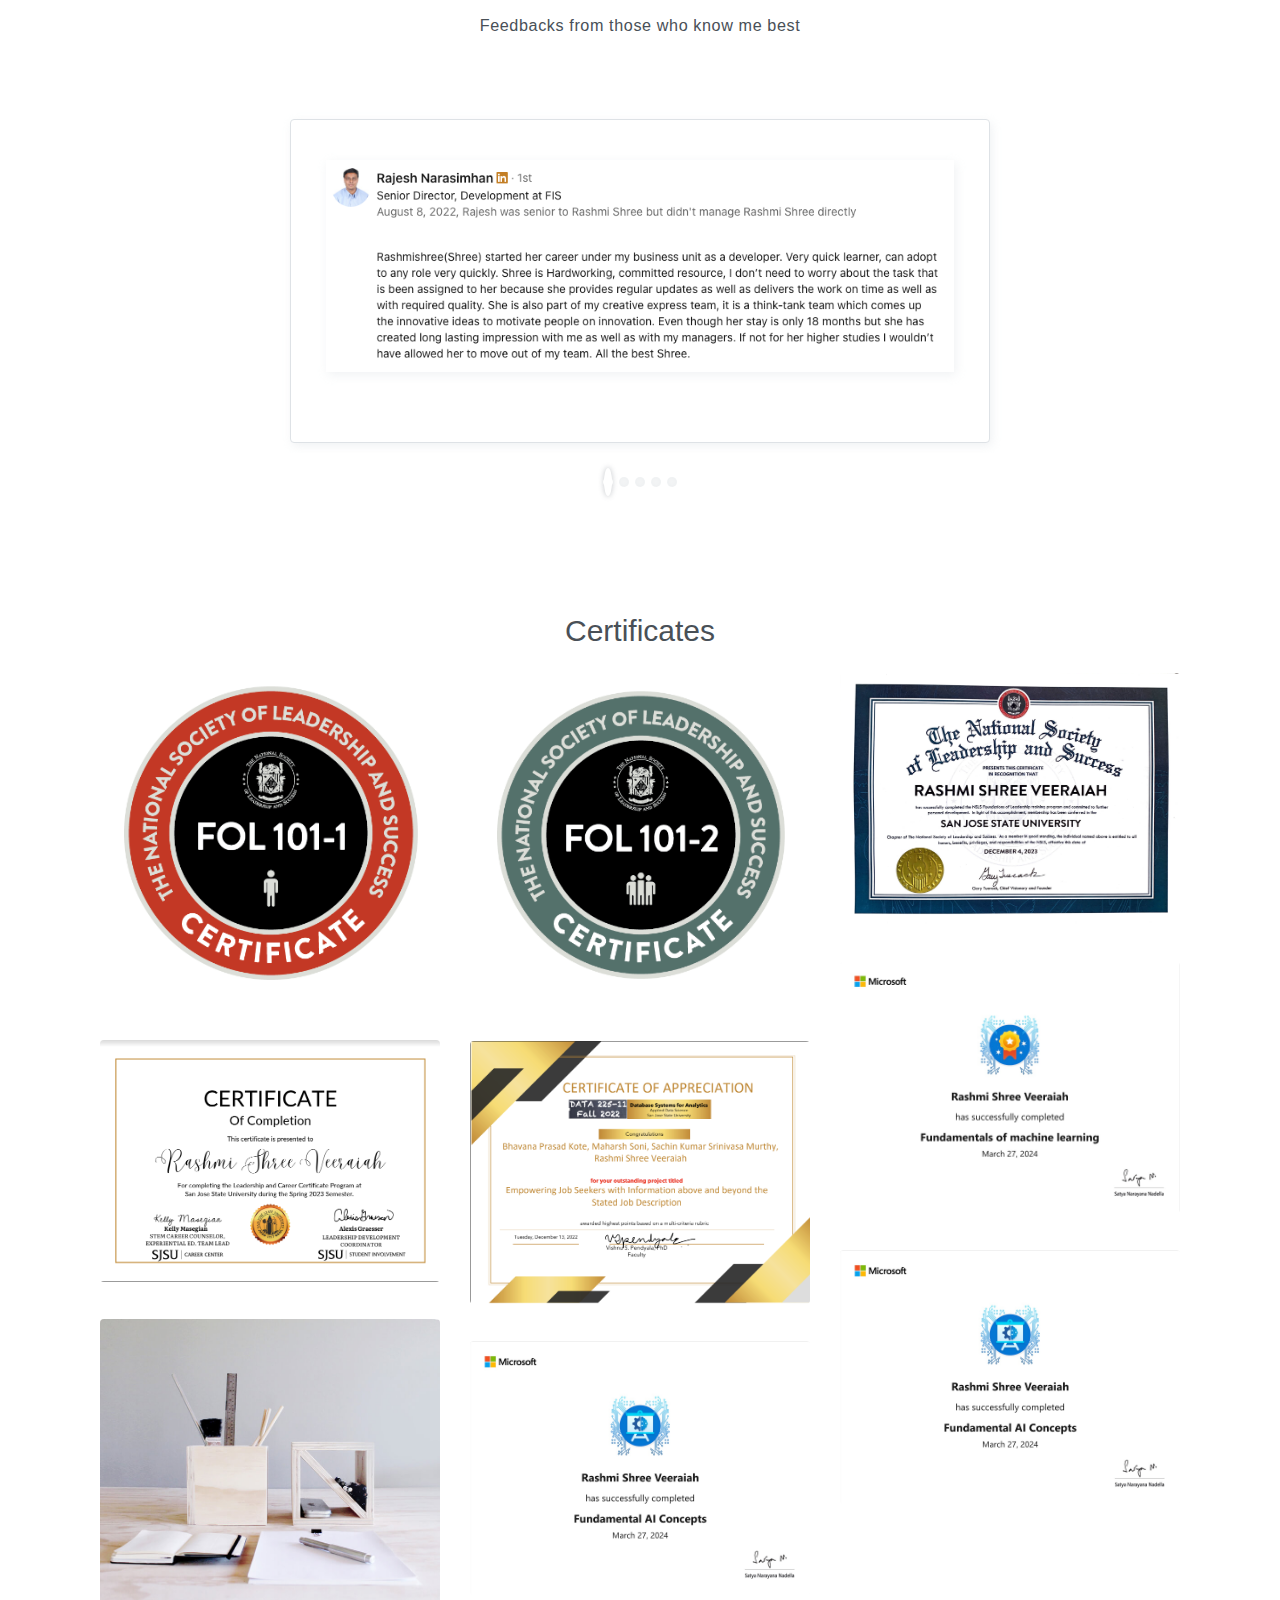
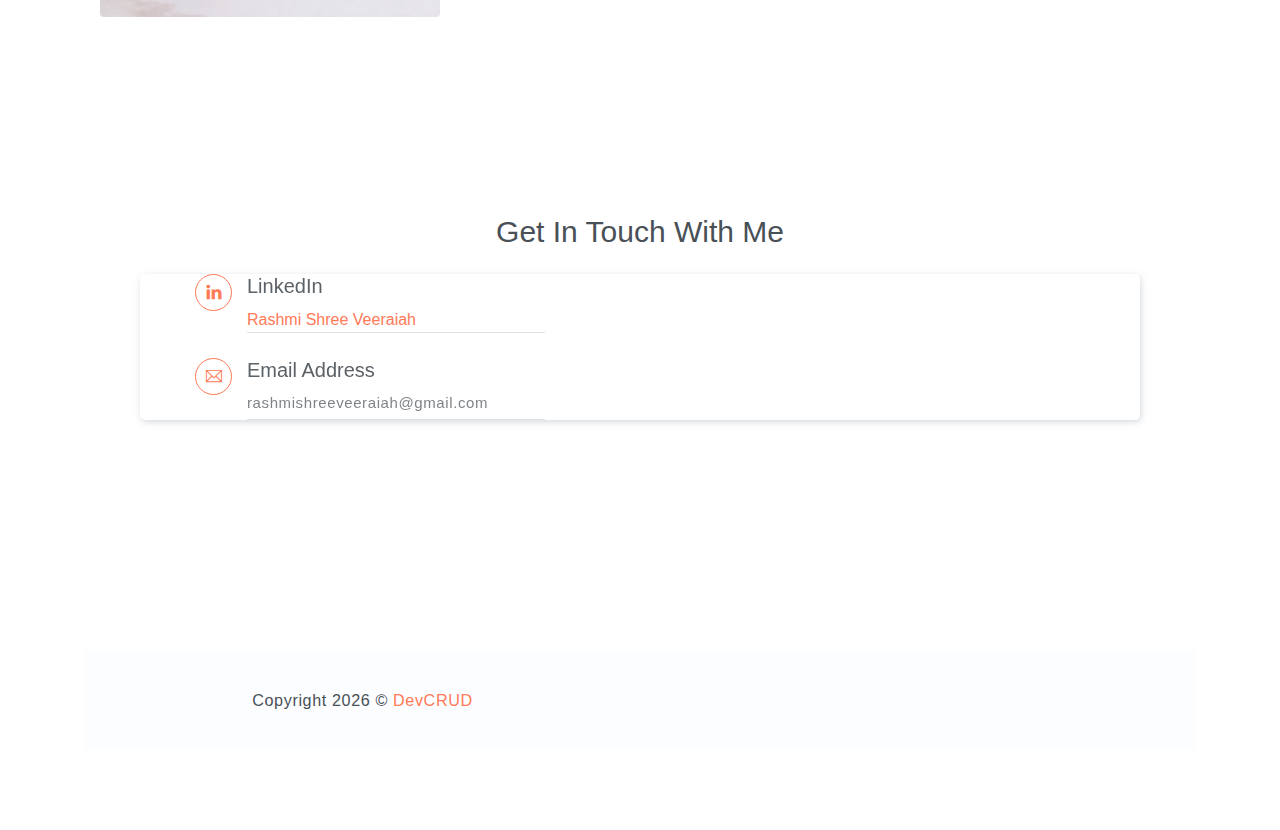
==== commit 243e3beb: "certificates" ====
--- a/index.html
+++ b/index.html
@@ -541,7 +541,7 @@
                         </div>
                     </div>   
                     <div class="img-wrapper">
-                        <img src="assets/imgs/folio-3.jpg" alt="">
+                        <img src="assets/imgs/fundamentalAI.jpg" alt="">
                         <div class="overlay">
                             <div class="overlay-infos">
                                 <h5>Small</h5>
@@ -562,7 +562,7 @@
                         </div>
                     </div>
                     <div class="img-wrapper">
-                        <img src="assets/imgs/folio-6.jpg" alt="">
+                        <img src="assets/imgs/fundamentalML.jpg" alt="">
                         <div class="overlay">
                             <div class="overlay-infos">
                                 <h5>Project Title</h5>
@@ -572,7 +572,7 @@
                         </div>
                     </div>    
                     <div class="img-wrapper">
-                        <img src="assets/imgs/folio-1.jpg" alt="">
+                        <img src="assets/imgs/fundamentalAI.jpg" alt="">
                         <div class="overlay">
                             <div class="overlay-infos">
                                 <h5>Project Title</h5>
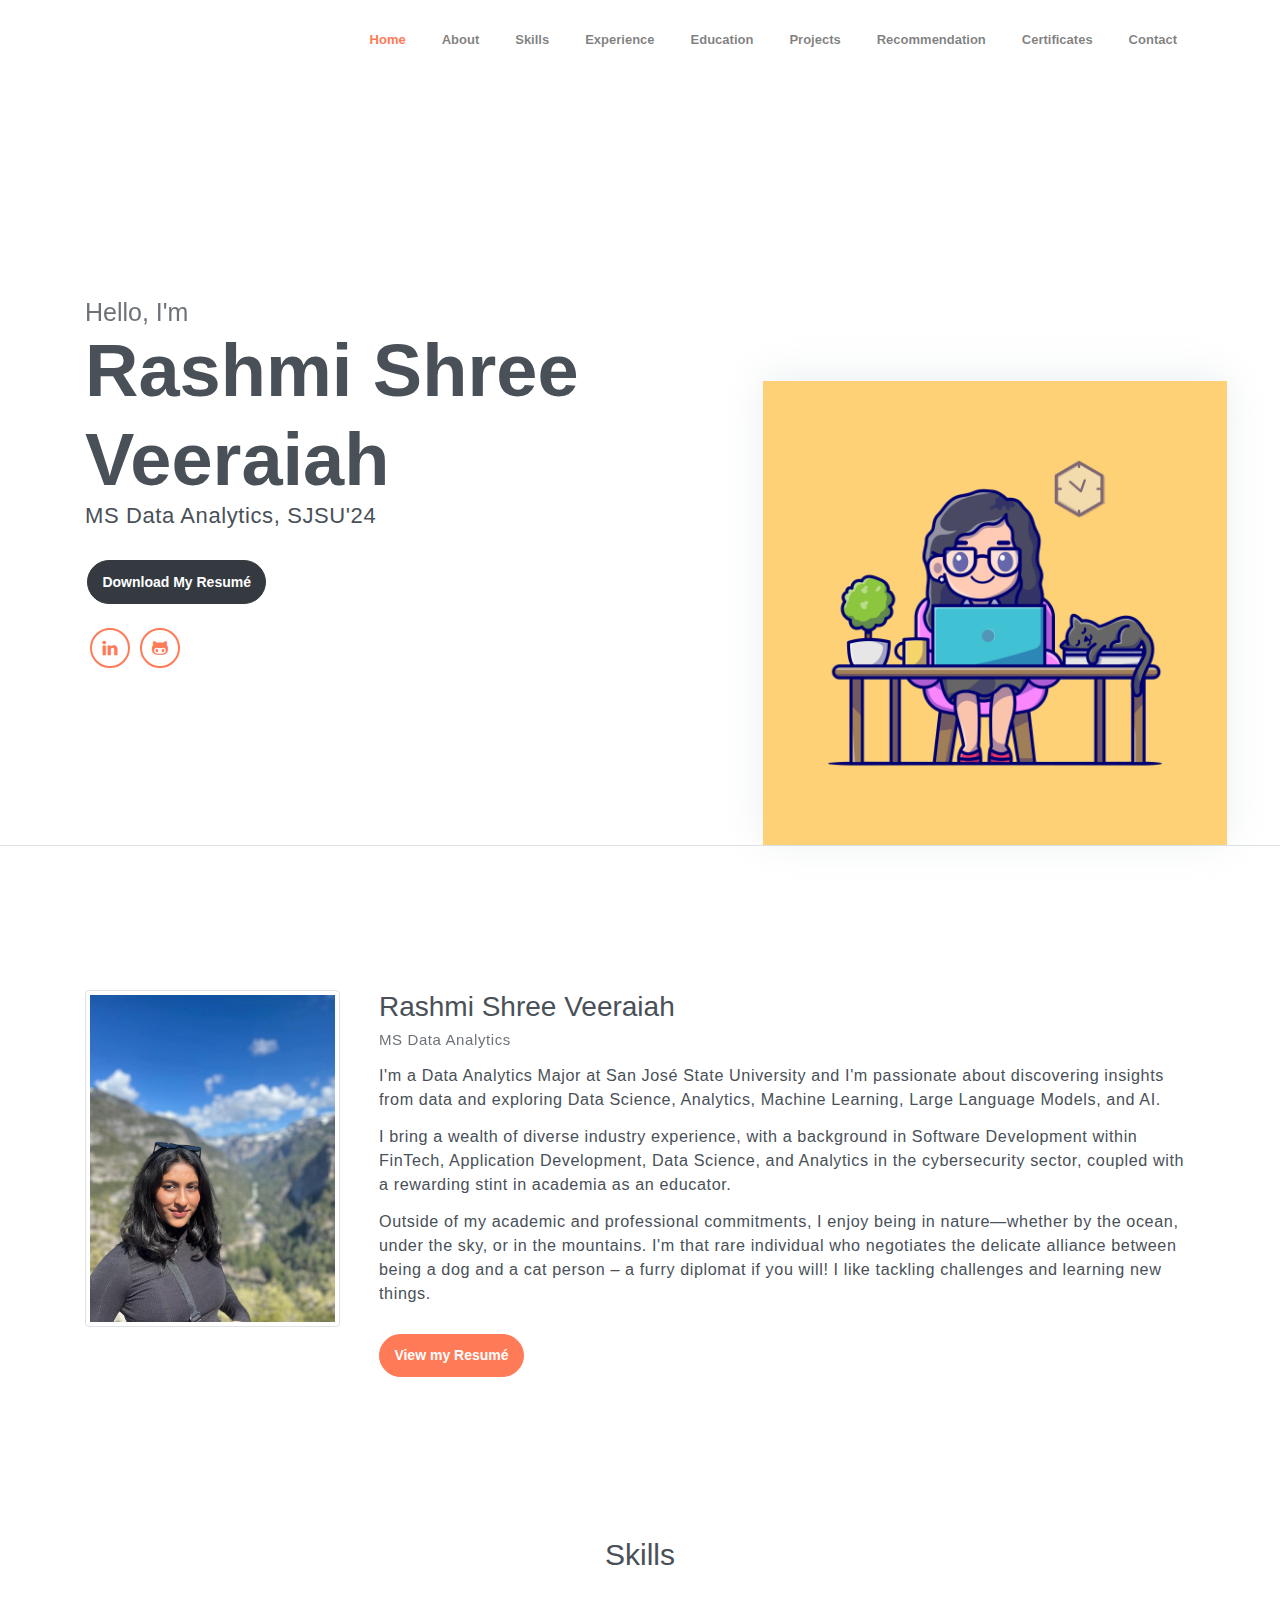
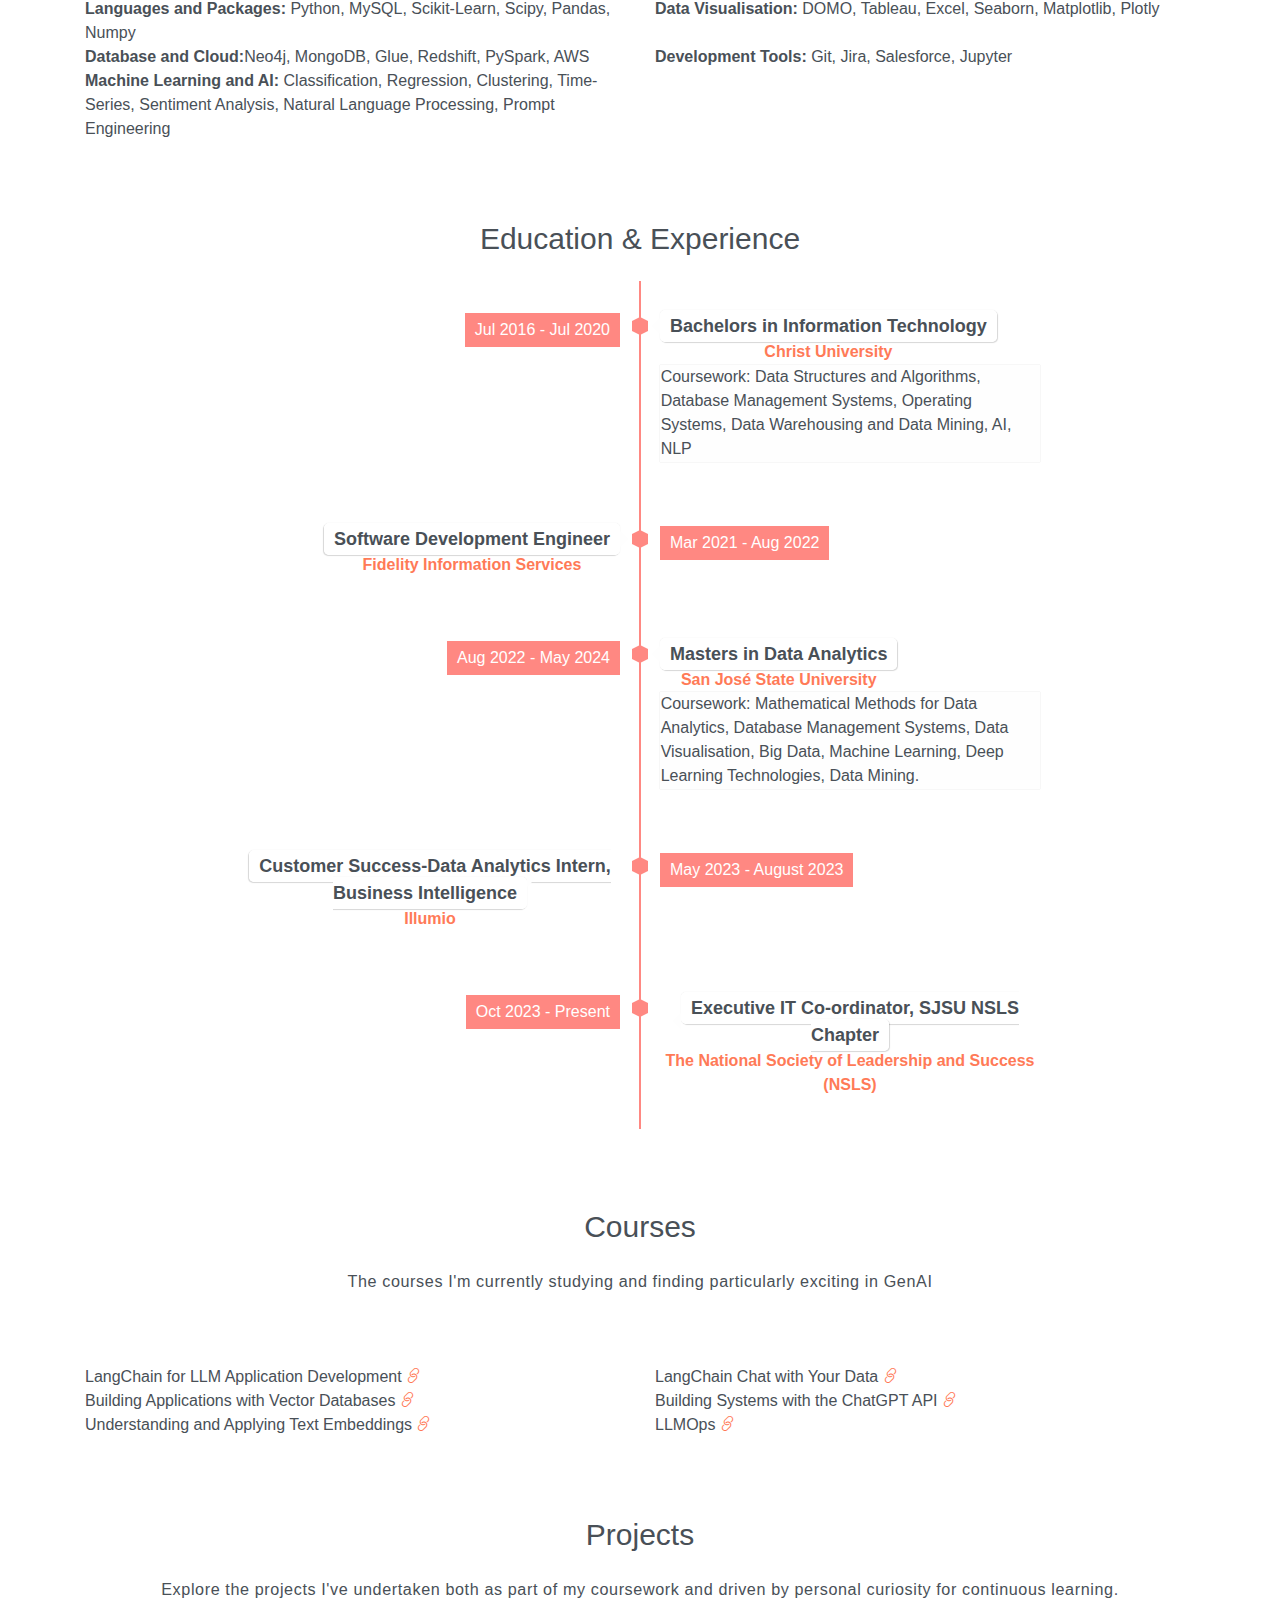
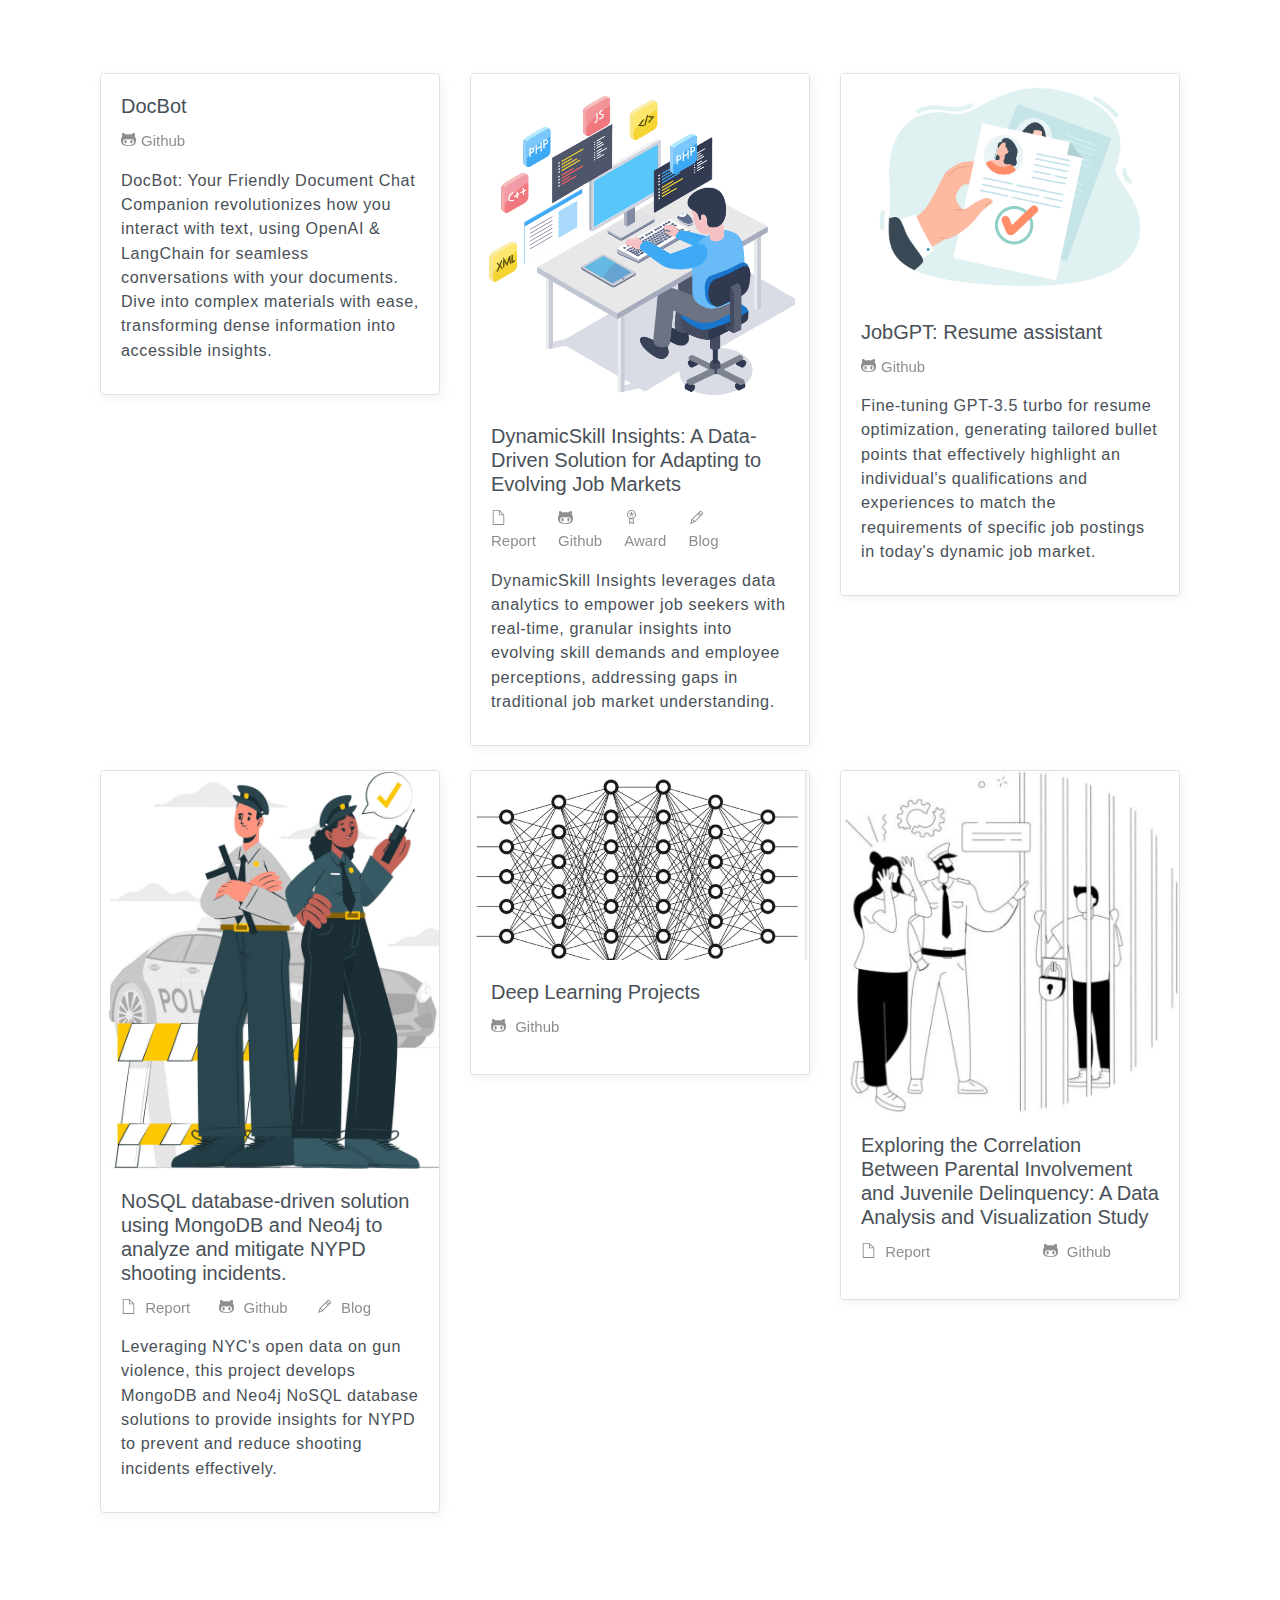
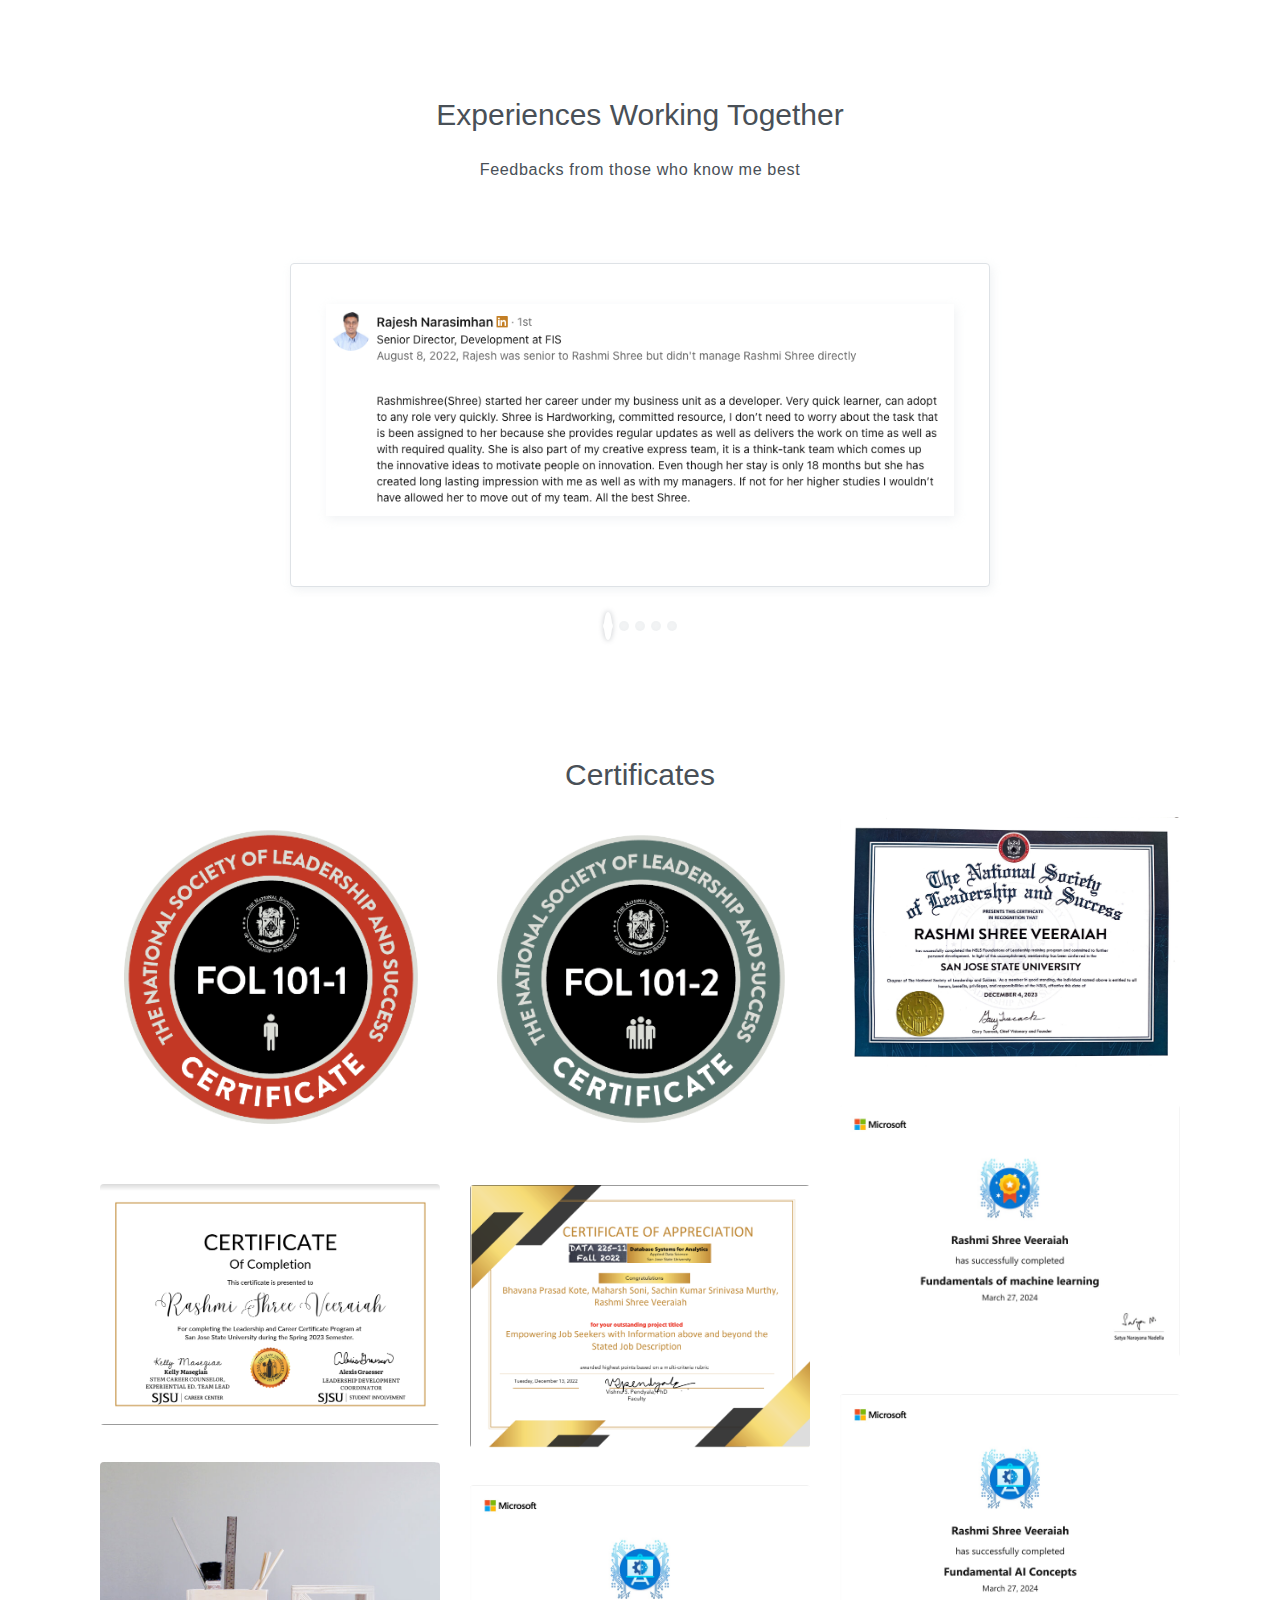
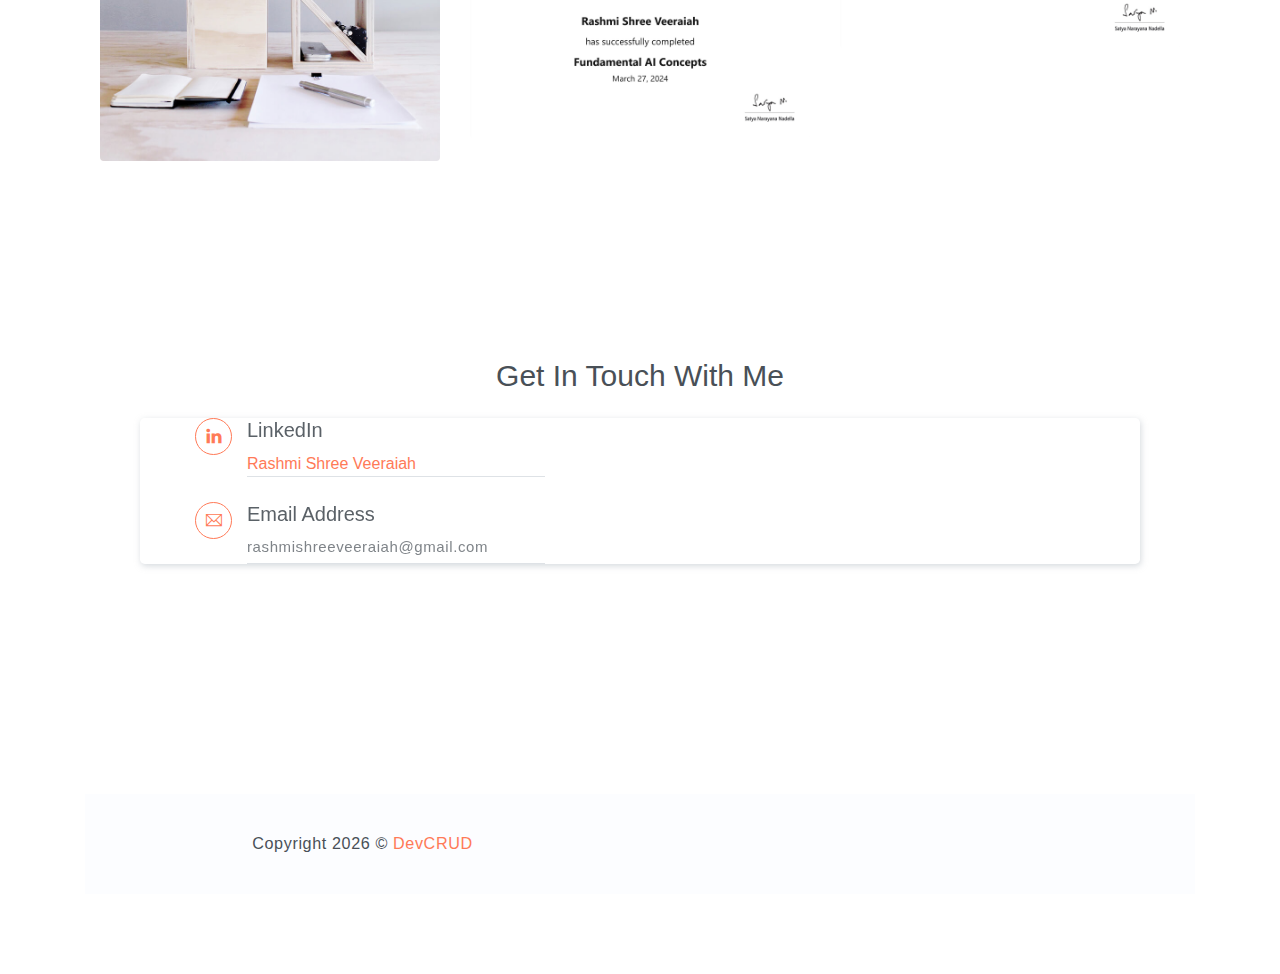
==== commit 45126aec: "Update index.html" ====
--- a/index.html
+++ b/index.html
@@ -339,6 +339,19 @@
             <div class="row text-left">
                 <div class="col-md-4">
                     <div class="card border mb-4">
+                        <!-- <img src="assets/imgs/jobgpt.jpeg" alt="" class="card-img-top w-100"> -->
+                        <div class="card-body">
+                            <h5 class="card-title">DocBot</h5>
+                            <div class="post-details">
+                                <!-- <a href="javascript:void(0)"><i class="ti-file"></i> 456</a> -->
+                                <a href="https://github.com/rashmishreev/multiple-pdf-chat-openai-langchain" target="_blank"><i class="ti-github"></i>Github</a>
+                            </div>
+                            <p>DocBot: Your Friendly Document Chat Companion revolutionizes how you interact with text, using OpenAI & LangChain for seamless conversations with your documents. Dive into complex materials with ease, transforming dense information into accessible insights.</p>
+                        </div>
+                    </div>
+                </div>
+                <div class="col-md-4">
+                    <div class="card border mb-4">
                         <img src="assets/imgs/dbms.png" alt="" class="card-img-top w-100">
                         <div class="card-body">
                             <h5 class="card-title">DynamicSkill Insights: A Data-Driven Solution for Adapting to Evolving Job Markets</h5>
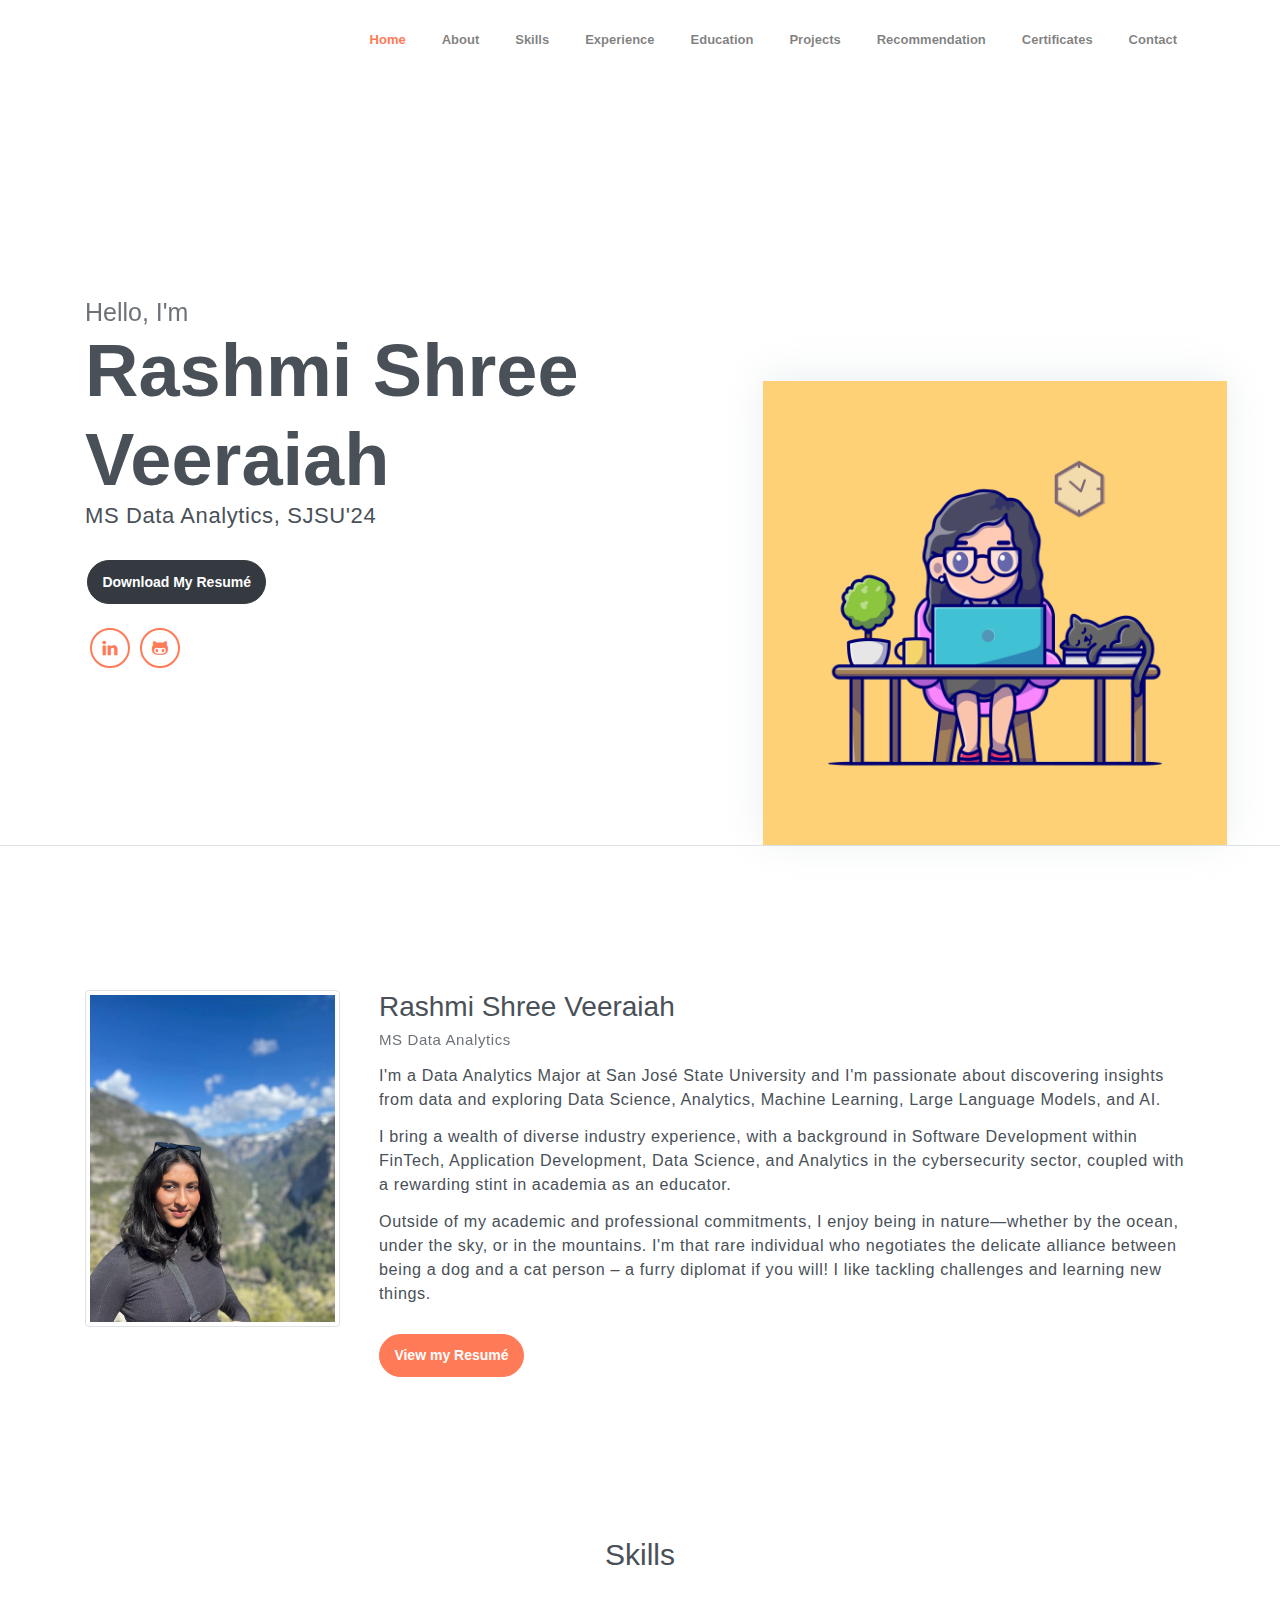
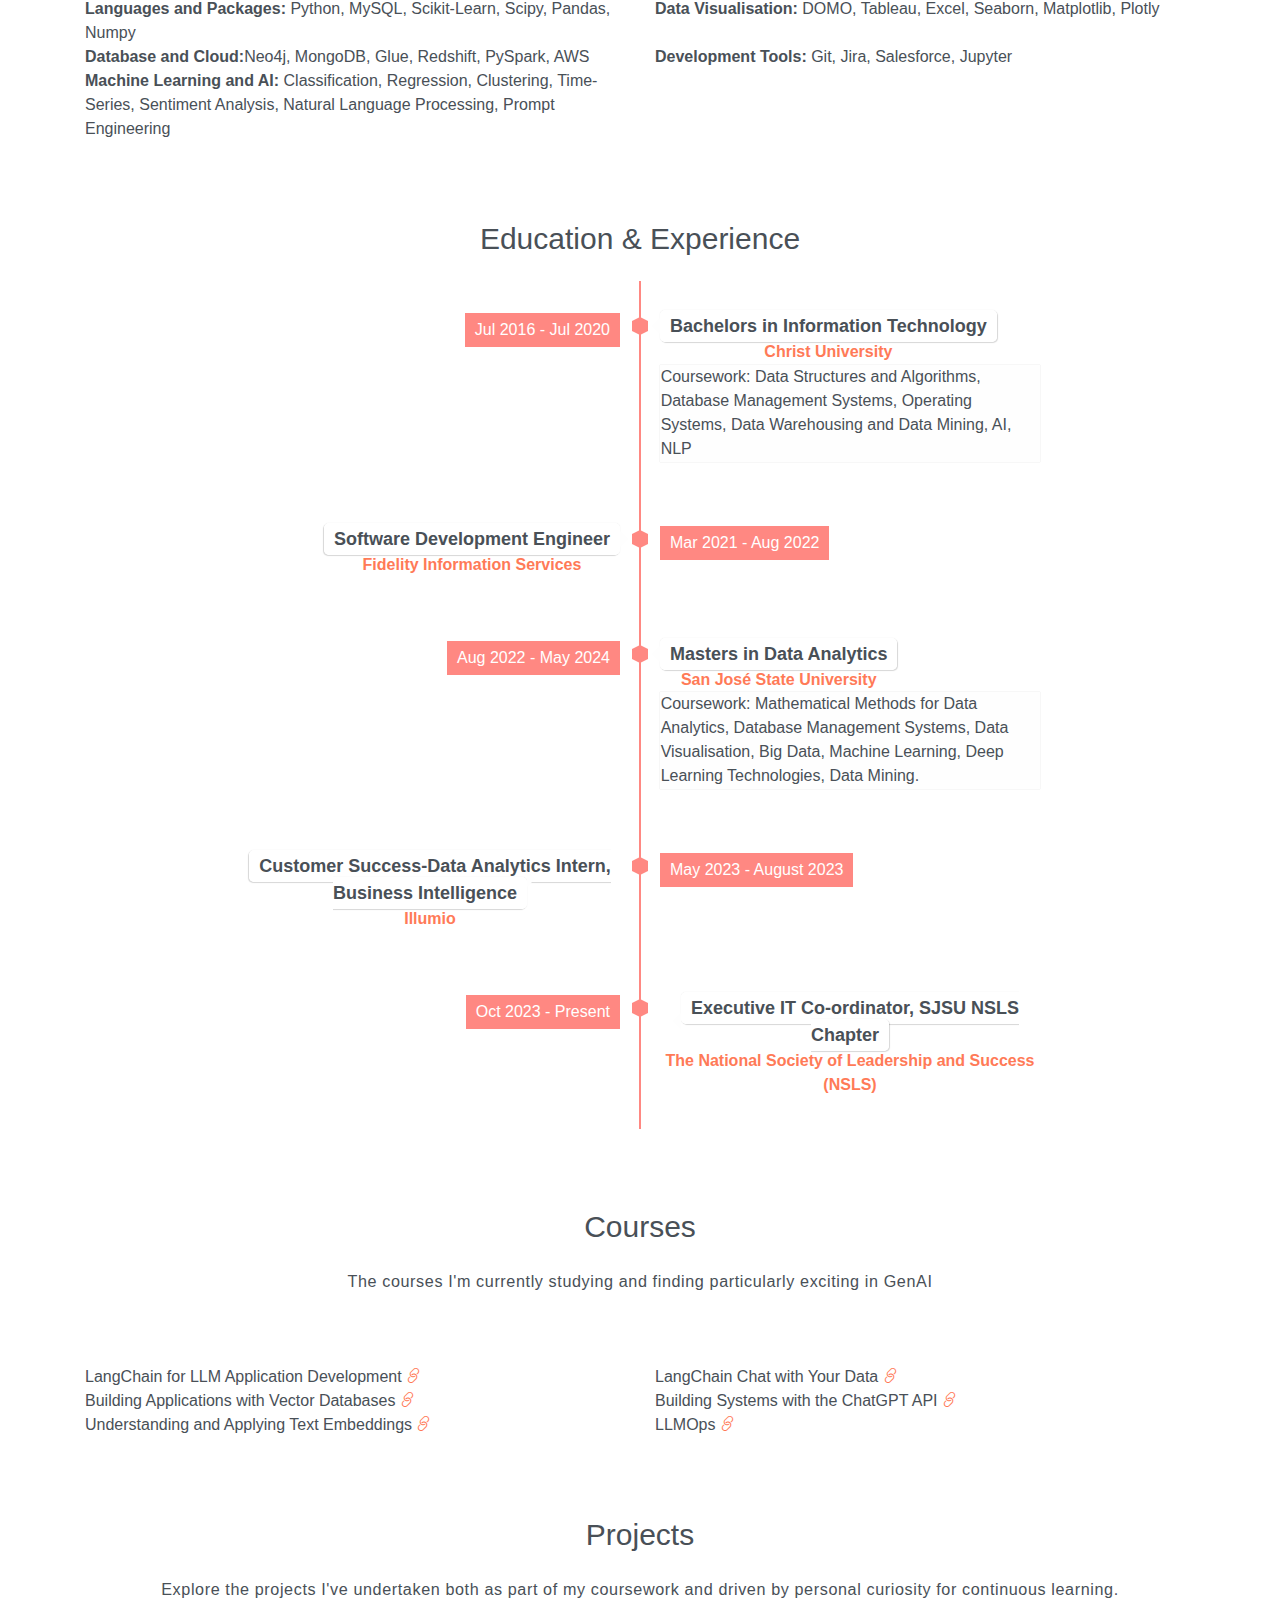
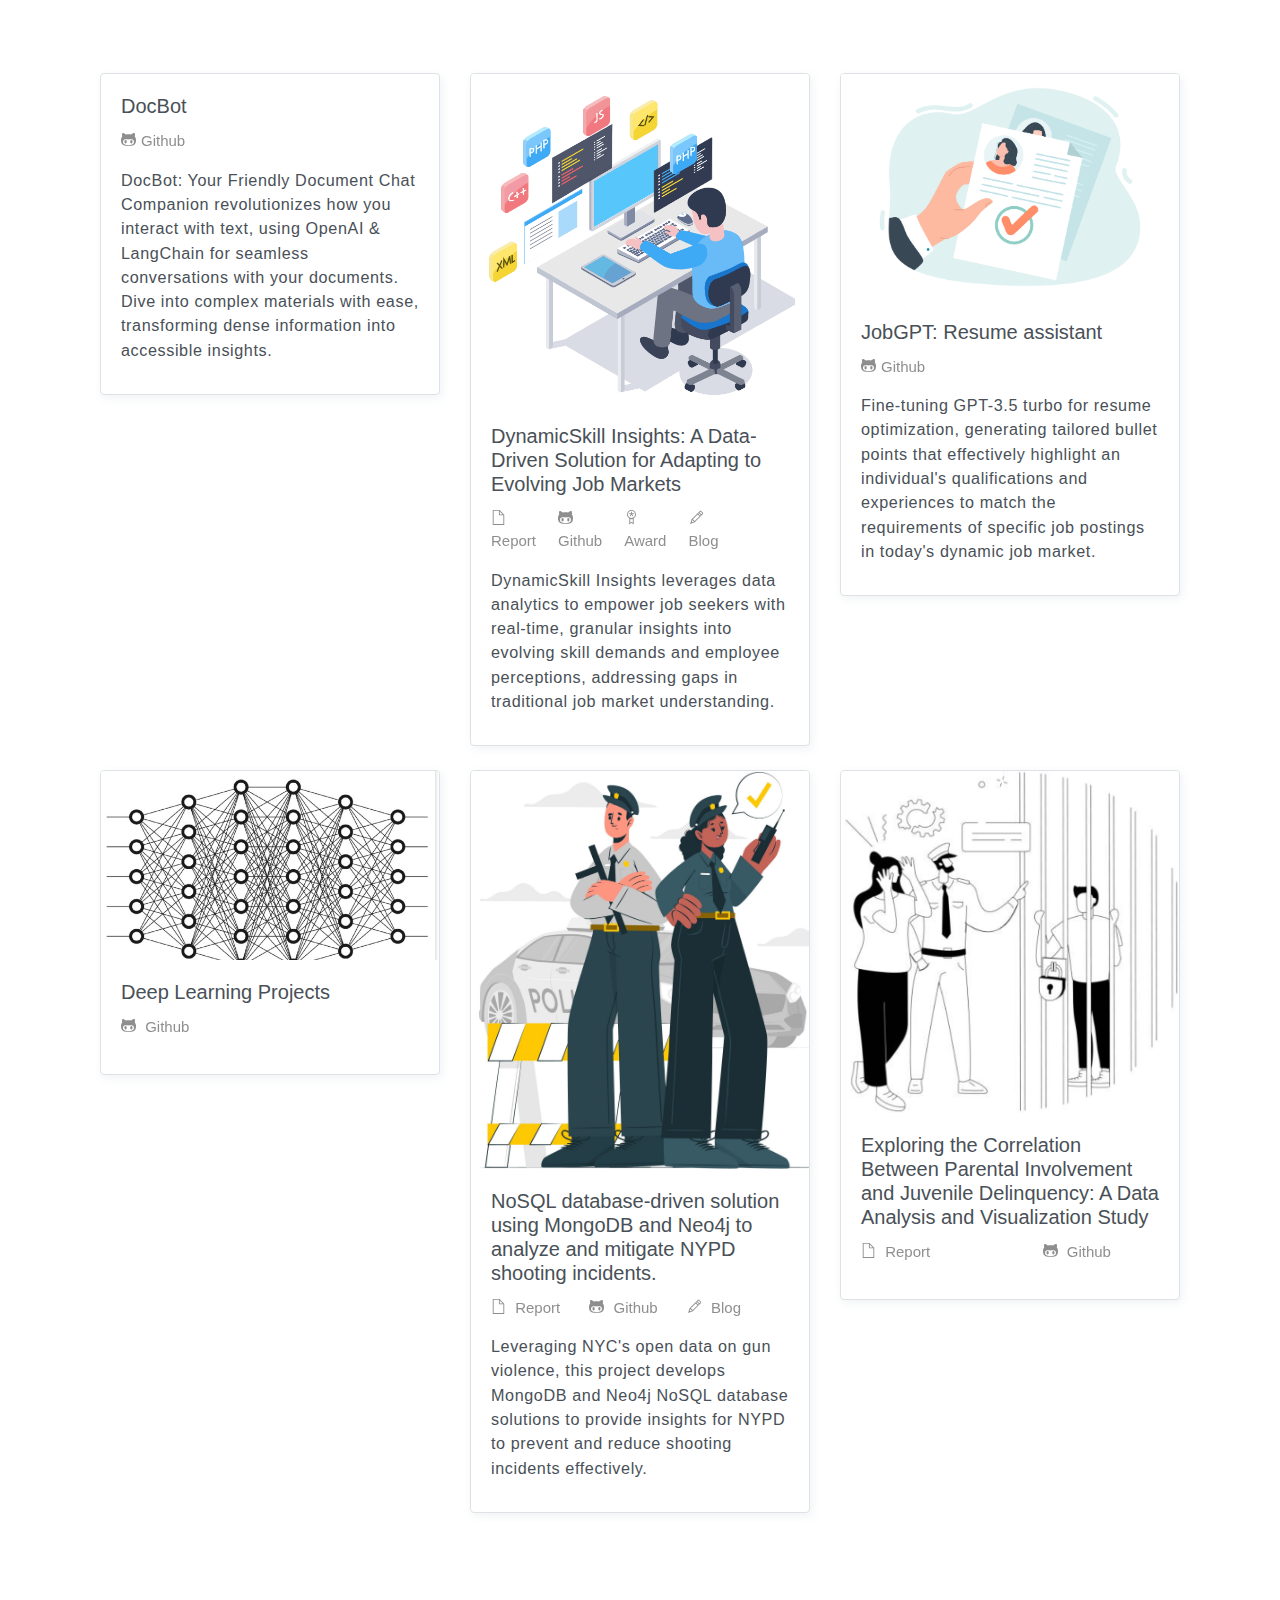
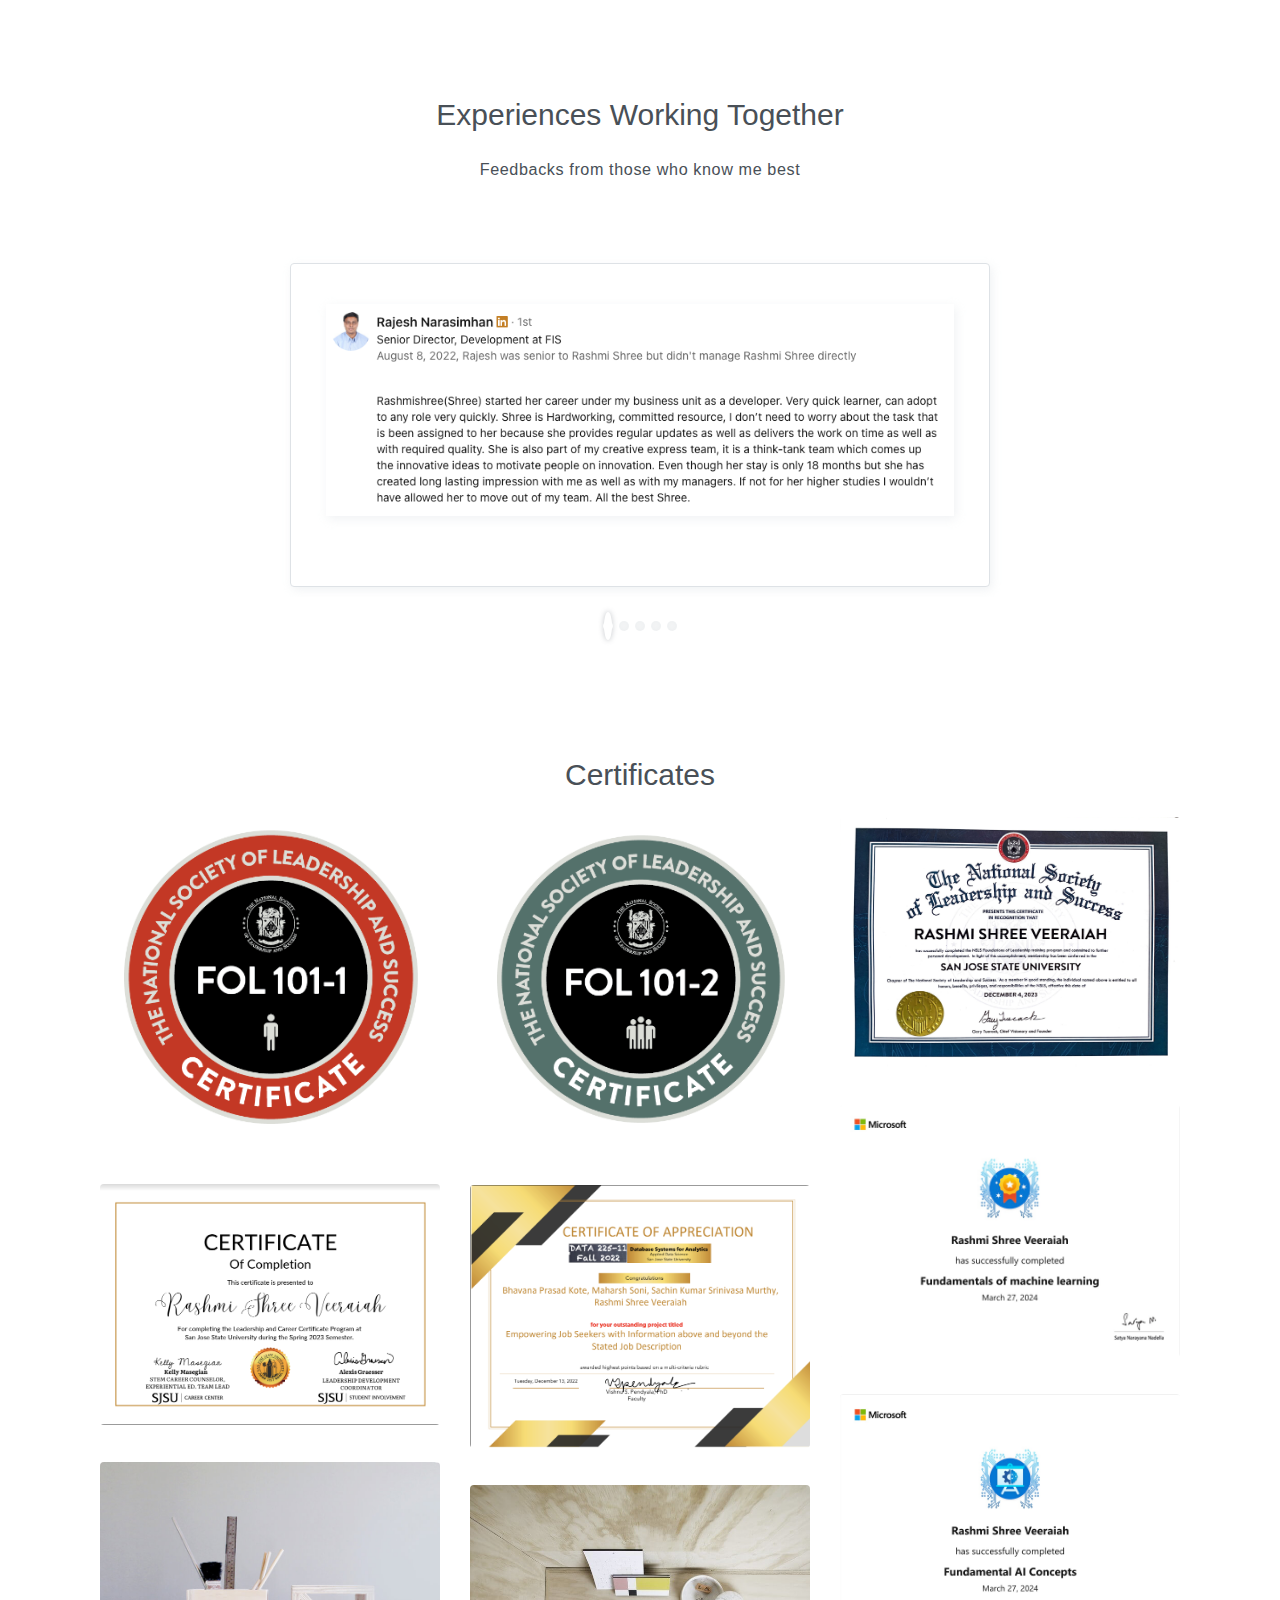
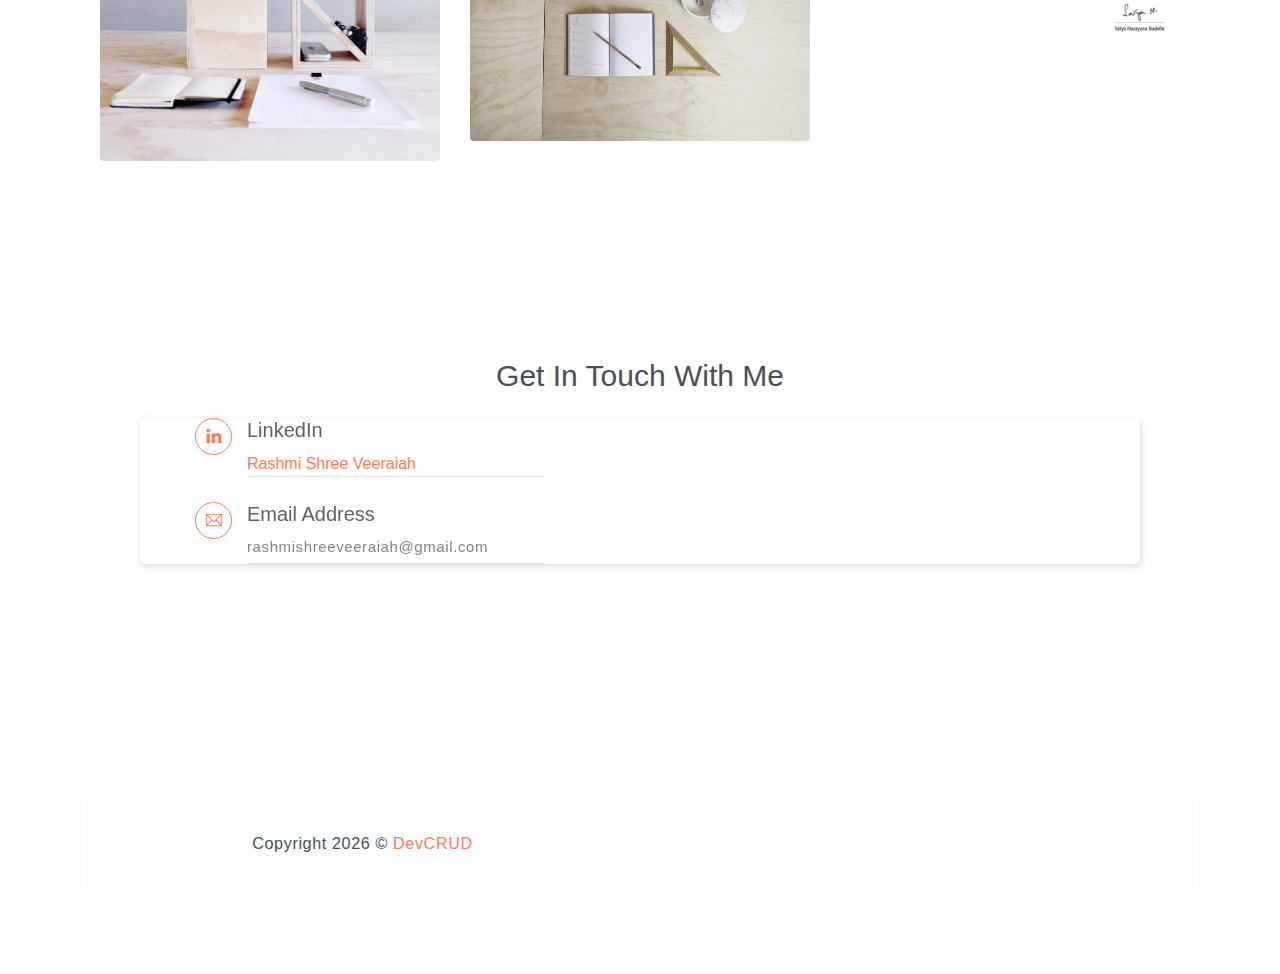
==== commit 03514aa8: "Update index.html" ====
--- a/index.html
+++ b/index.html
@@ -381,6 +381,18 @@
                 </div>
                 <div class="col-md-4">
                     <div class="card border mb-4">
+                        <img src="assets/imgs/deep.png" alt="" class="card-img-top w-100">
+                        <div class="card-body">
+                            <h5 class="card-title">Deep Learning Projects</h5>
+                            <div class="post-details">
+                                <a href="https://github.com/rashmishreev/Deep-Learning" target="_blank"><i class="ti-github"></i> Github</a>
+                            </div>
+                            <p> </p>
+                        </div>
+                    </div>
+                </div>
+                <div class="col-md-4">
+                    <div class="card border mb-4">
                         <img src="assets/imgs/nypd.jpeg" alt="" class="card-img-top w-100">
                         <div class="card-body">
                             <h5 class="card-title">NoSQL database-driven solution using MongoDB and Neo4j to analyze and mitigate NYPD shooting incidents.</h5>
@@ -391,18 +403,6 @@
                             </div>
                             <p>Leveraging NYC's open data on gun violence, this project develops MongoDB and Neo4j NoSQL database solutions to provide insights for NYPD to prevent and reduce shooting incidents effectively.</p>
                             <!-- <a href="javascript:void(0)">Read More..</a> -->
-                        </div>
-                    </div>
-                </div>
-                <div class="col-md-4">
-                    <div class="card border mb-4">
-                        <img src="assets/imgs/deep.png" alt="" class="card-img-top w-100">
-                        <div class="card-body">
-                            <h5 class="card-title">Deep Learning Projects</h5>
-                            <div class="post-details">
-                                <a href="https://github.com/rashmishreev/Deep-Learning" target="_blank"><i class="ti-github"></i> Github</a>
-                            </div>
-                            <p> </p>
                         </div>
                     </div>
                 </div>
@@ -554,7 +554,7 @@
                         </div>
                     </div>   
                     <div class="img-wrapper">
-                        <img src="assets/imgs/fundamentalAI.jpg" alt="">
+                        <img src="assets/imgs/folio-1.jpg" alt="">
                         <div class="overlay">
                             <div class="overlay-infos">
                                 <h5>Small</h5>
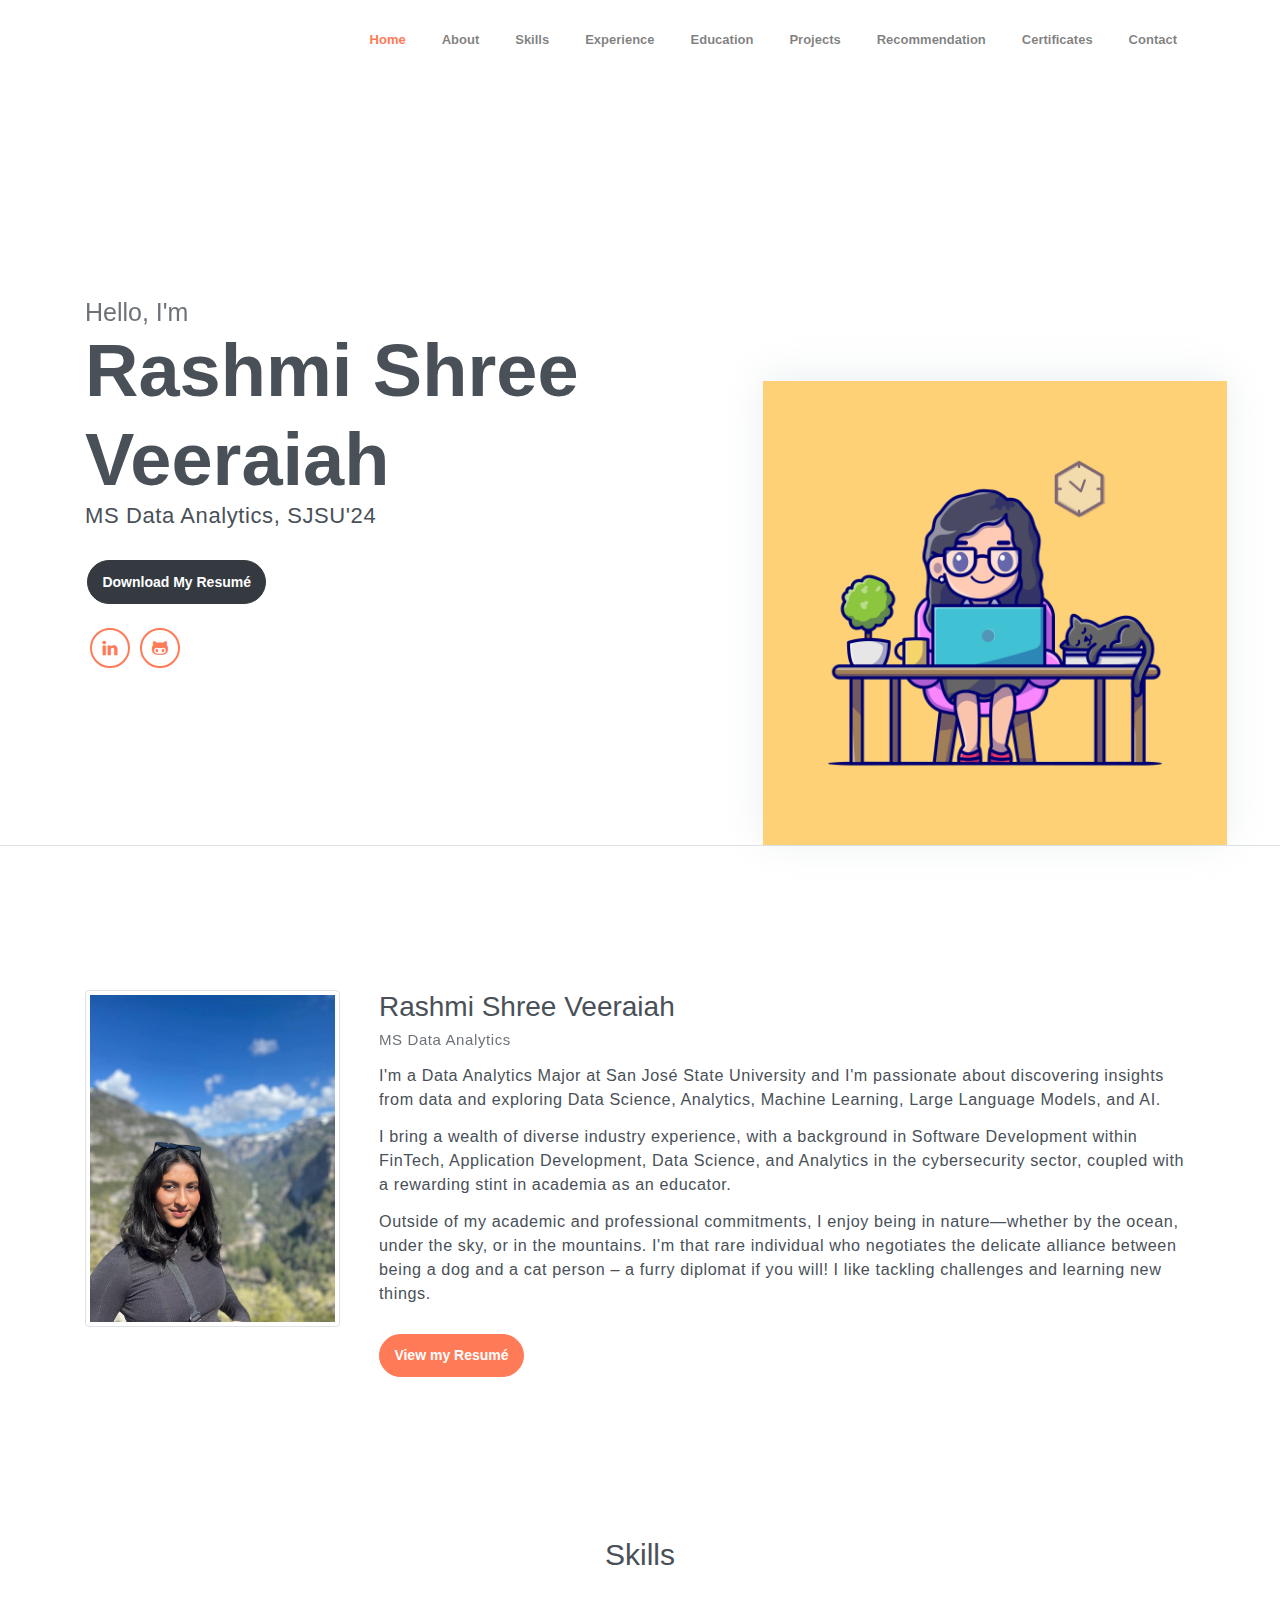
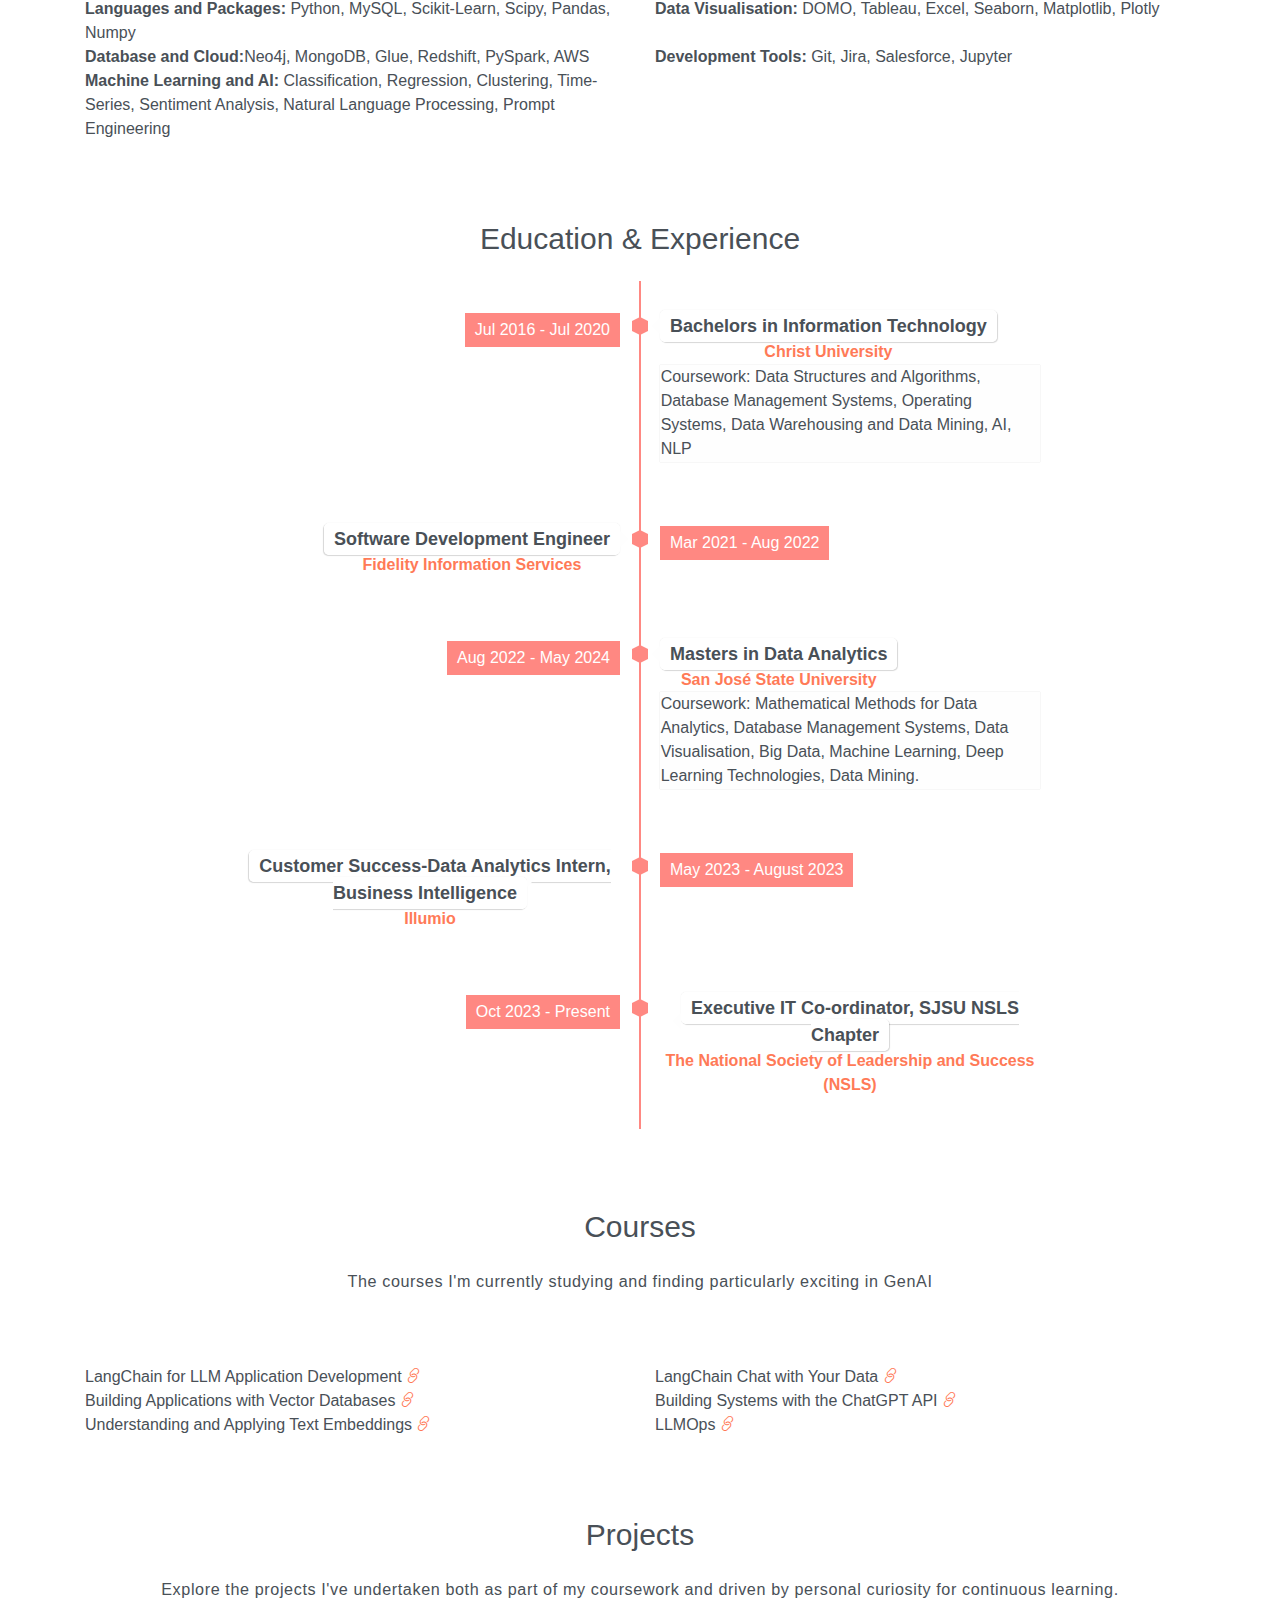
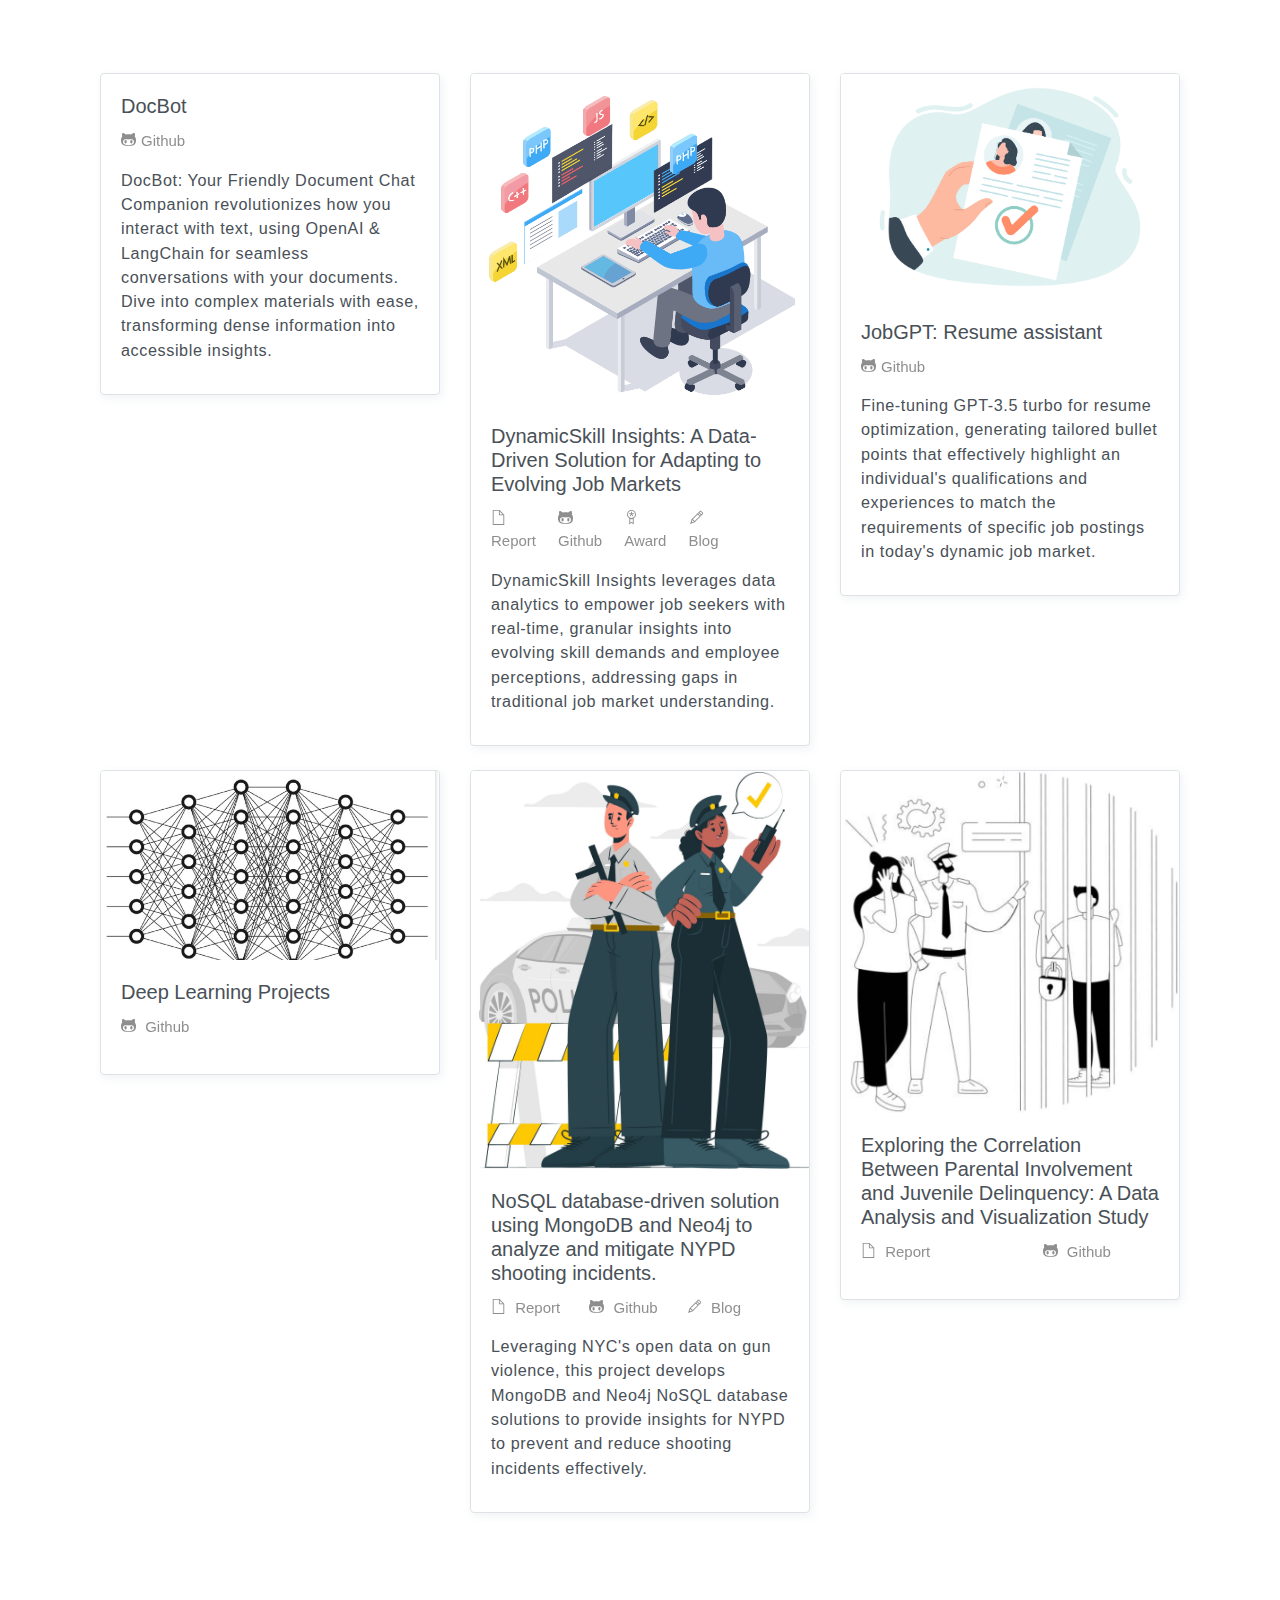
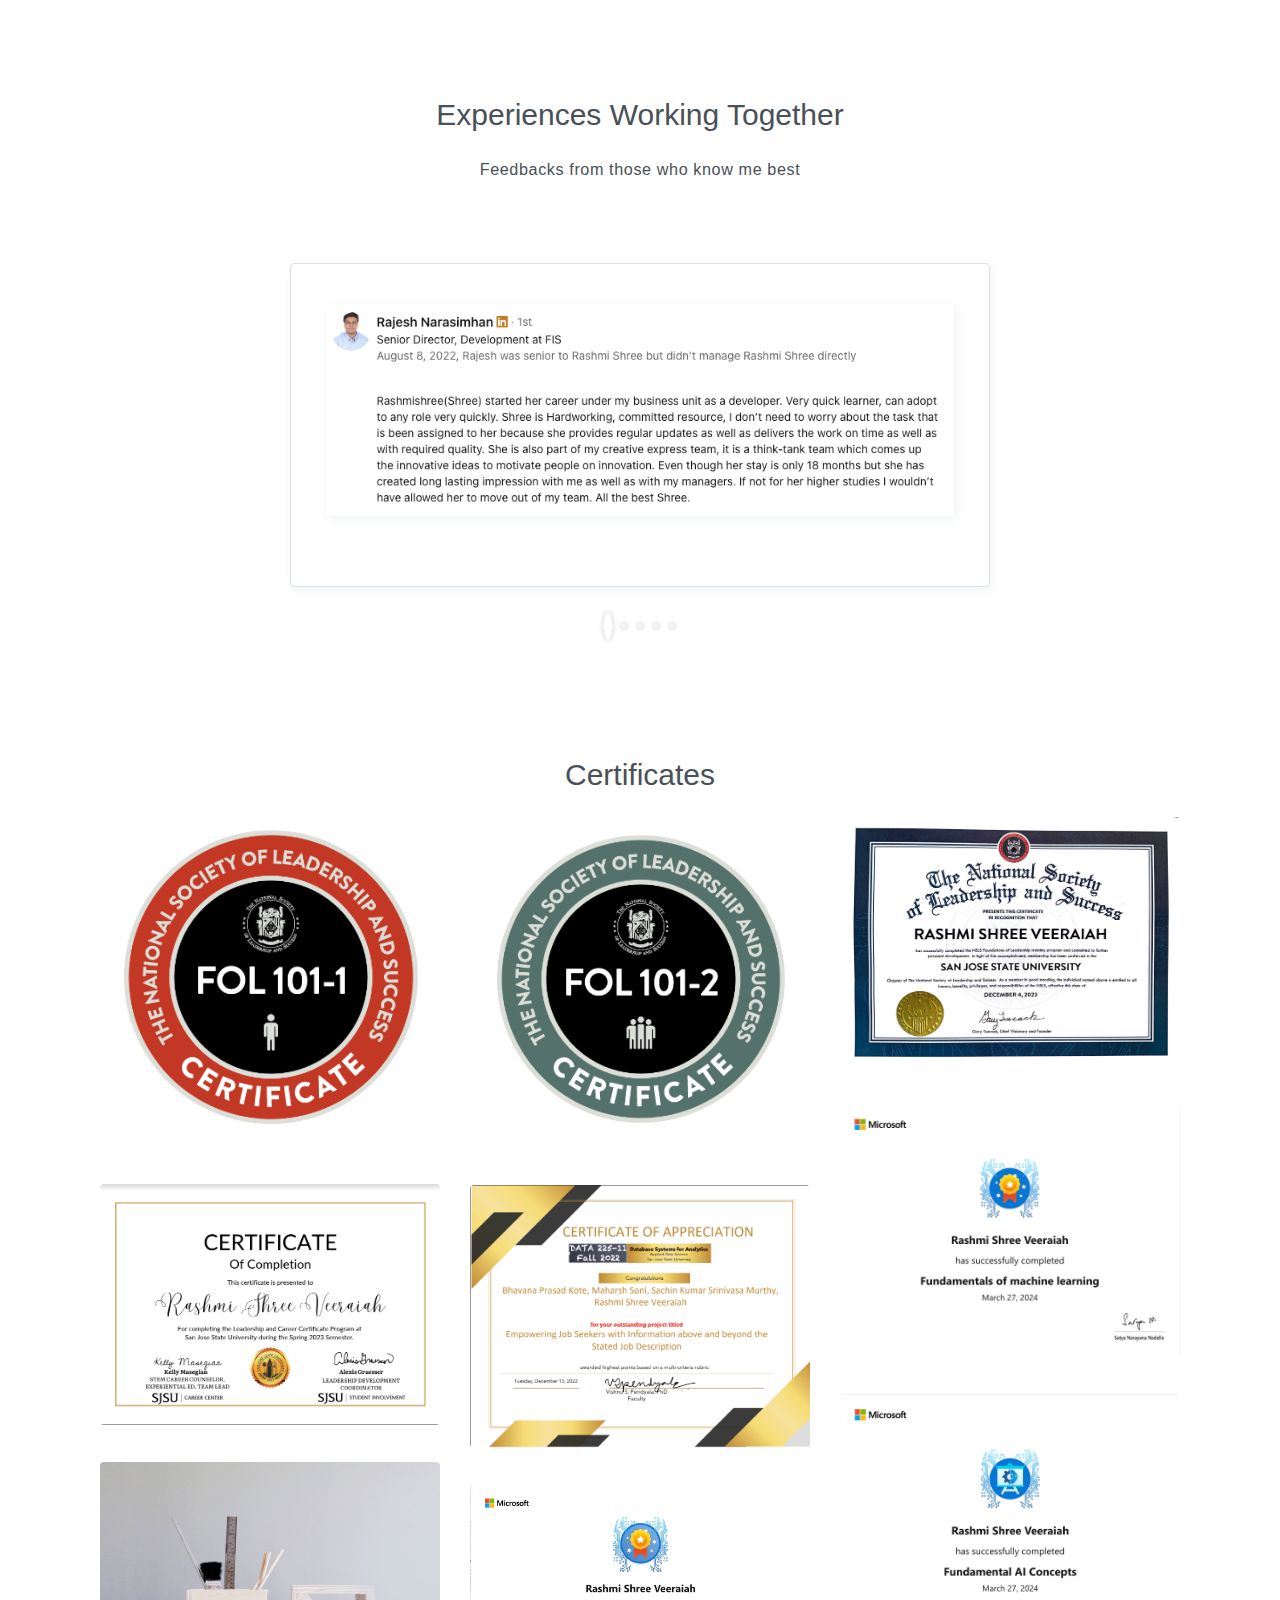
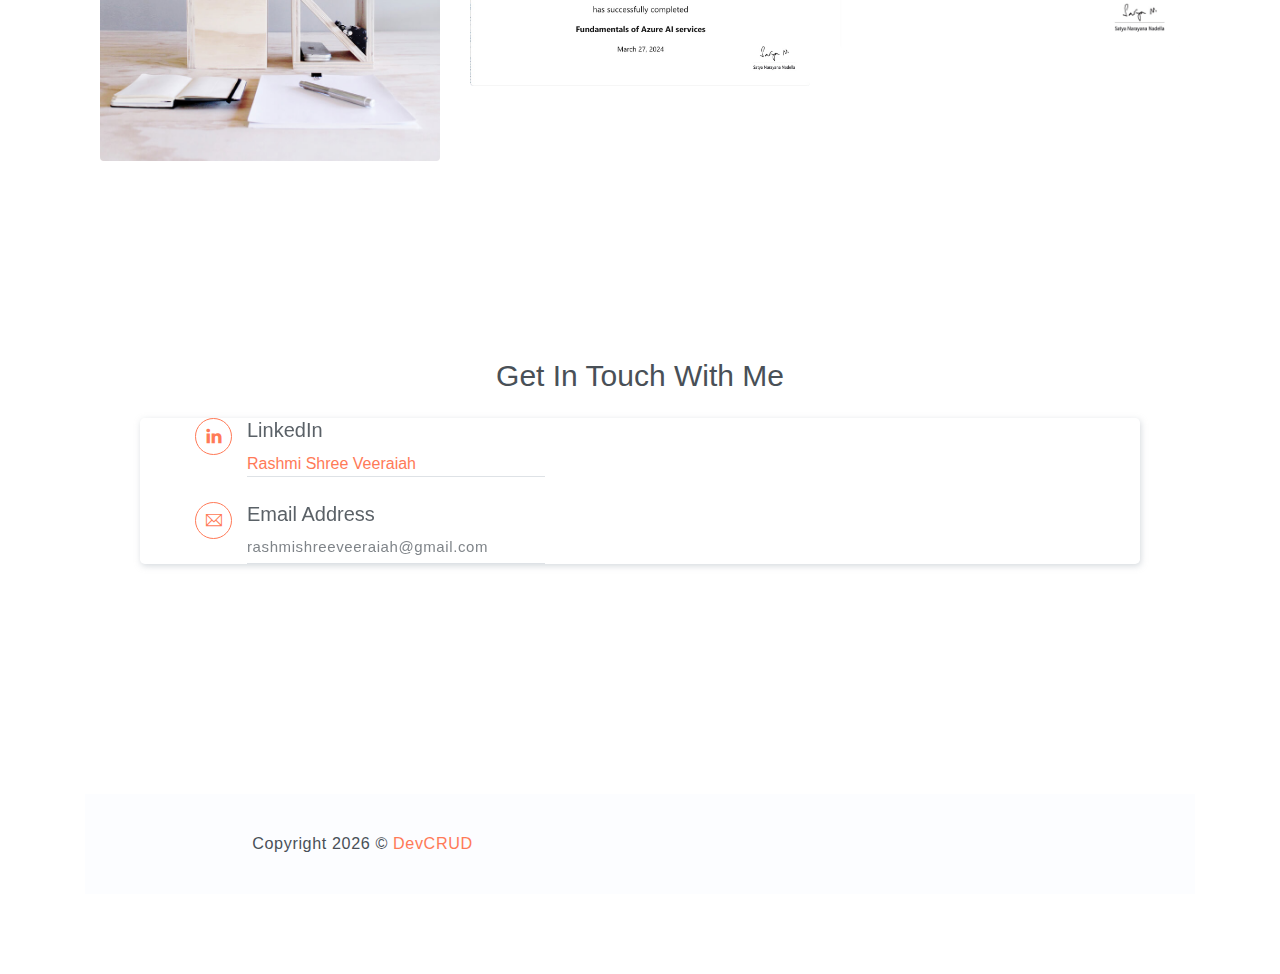
==== commit d73f621d: "assets" ====
--- a/index.html
+++ b/index.html
@@ -554,12 +554,11 @@
                         </div>
                     </div>   
                     <div class="img-wrapper">
-                        <img src="assets/imgs/folio-1.jpg" alt="">
-                        <div class="overlay">
-                            <div class="overlay-infos">
-                                <h5>Small</h5>
-                                <a href="javascript:void(0)"><i class="ti-zoom-in"></i></a>
-                                <a href="javascript:void(0)"><i class="ti-link"></i></a>
+                        <img src="assets/imgs/AzureAIServices.jpg" alt="">
+                        <div class="overlay">
+                            <div class="overlay-infos">
+                                <h5>Fundamentals of Microsoft Azure AI Services</h5>
+                                <a href="https://learn.microsoft.com/api/achievements/share/en-us/RashmiShreeVeeraiah-7791/BGJBXWPD?sharingId=4A3A4294E8A5A667"><i class="ti-link"></i></a>
                             </div>  
                         </div>
                     </div>               
@@ -578,9 +577,8 @@
                         <img src="assets/imgs/fundamentalML.jpg" alt="">
                         <div class="overlay">
                             <div class="overlay-infos">
-                                <h5>Project Title</h5>
-                                <a href="javascript:void(0)"><i class="ti-zoom-in"></i></a>
-                                <a href="javascript:void(0)"><i class="ti-link"></i></a>
+                                <h5>Microsoft Azure Fundamentals of Machine Learning</h5>
+                                <a href="https://learn.microsoft.com/api/achievements/share/en-us/RashmiShreeVeeraiah-7791/HRWUA248?sharingId=4A3A4294E8A5A667"><i class="ti-link"></i></a>
                             </div>                              
                         </div>
                     </div>    
@@ -588,9 +586,8 @@
                         <img src="assets/imgs/fundamentalAI.jpg" alt="">
                         <div class="overlay">
                             <div class="overlay-infos">
-                                <h5>Project Title</h5>
-                                <a href="javascript:void(0)"><i class="ti-zoom-in"></i></a>
-                                <a href="javascript:void(0)"><i class="ti-link"></i></a>
+                                <h5>Microsoft Azure Fundamental AI Concepts</h5>
+                                <a href="https://learn.microsoft.com/api/achievements/share/en-us/RashmiShreeVeeraiah-7791/NZXCMWTF?sharingId=4A3A4294E8A5A667"><i class="ti-link"></i></a>
                             </div>  
                         </div>
                     </div>              
